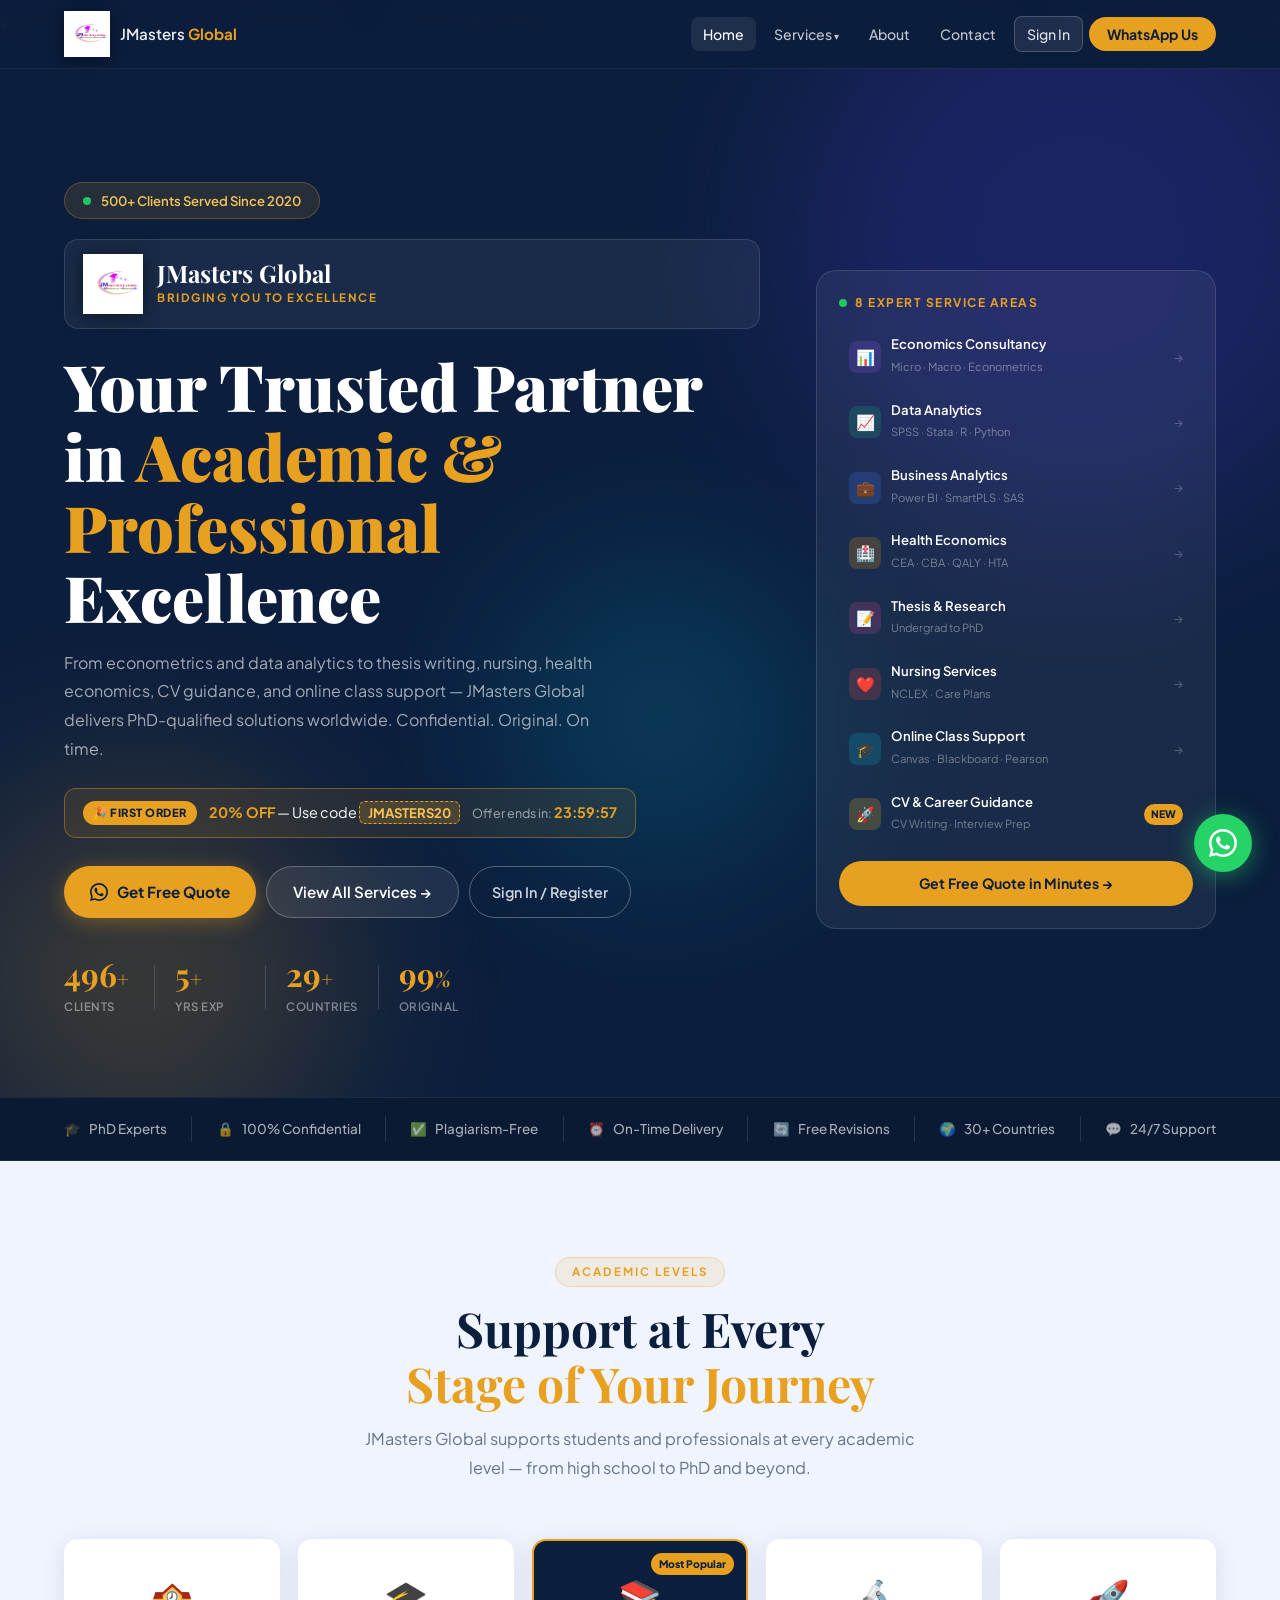
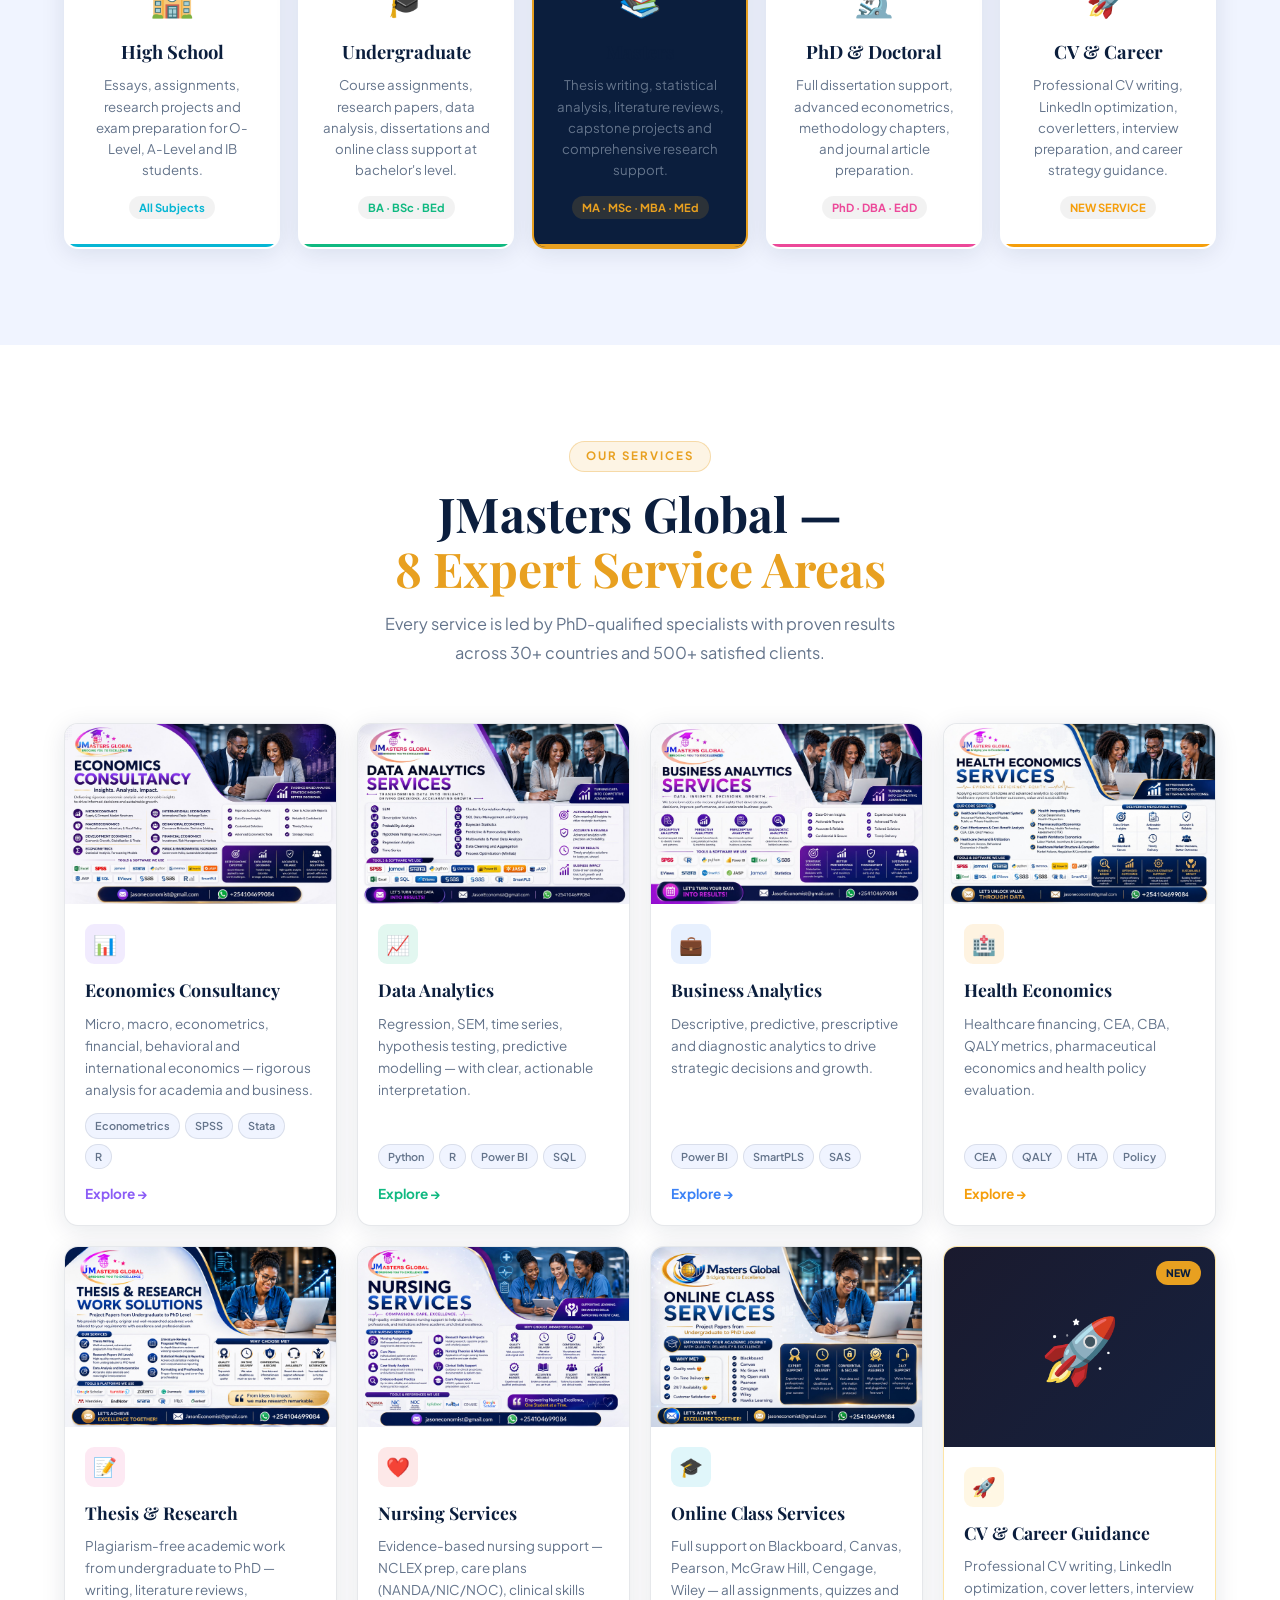
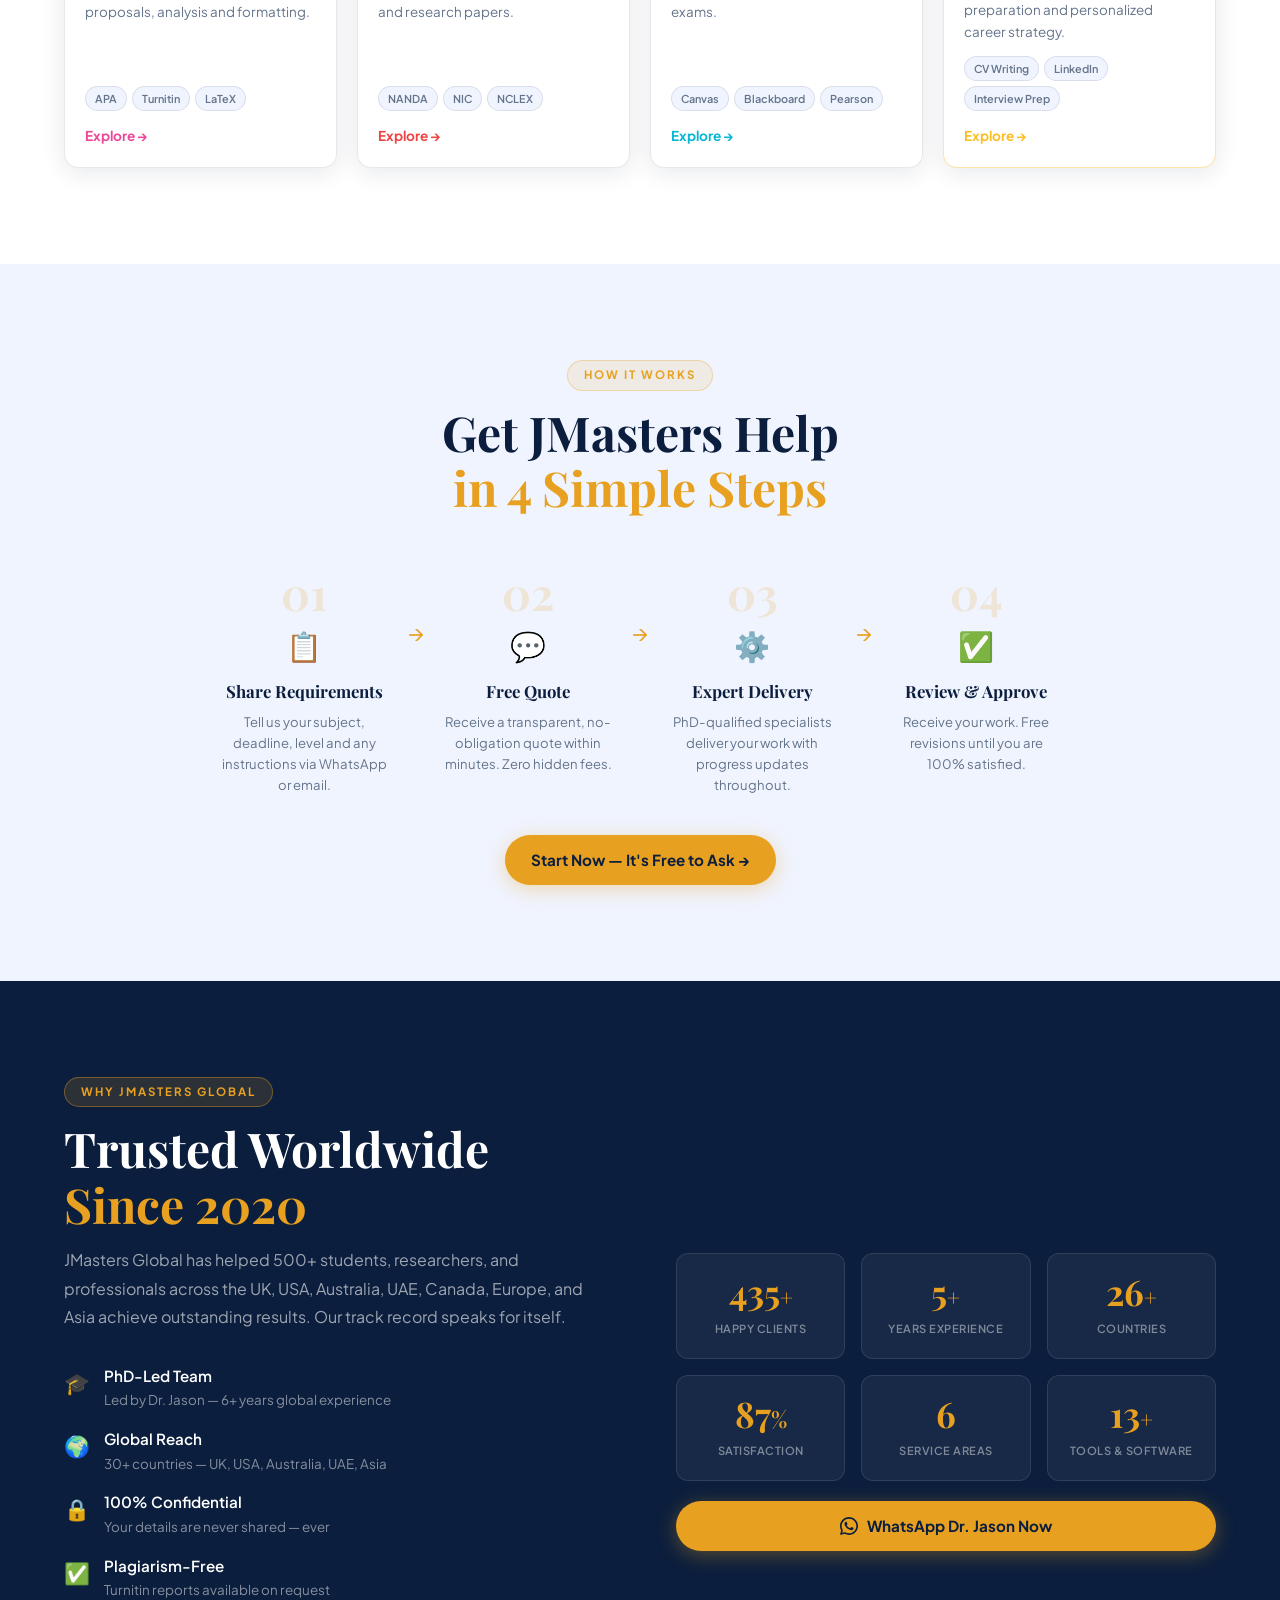
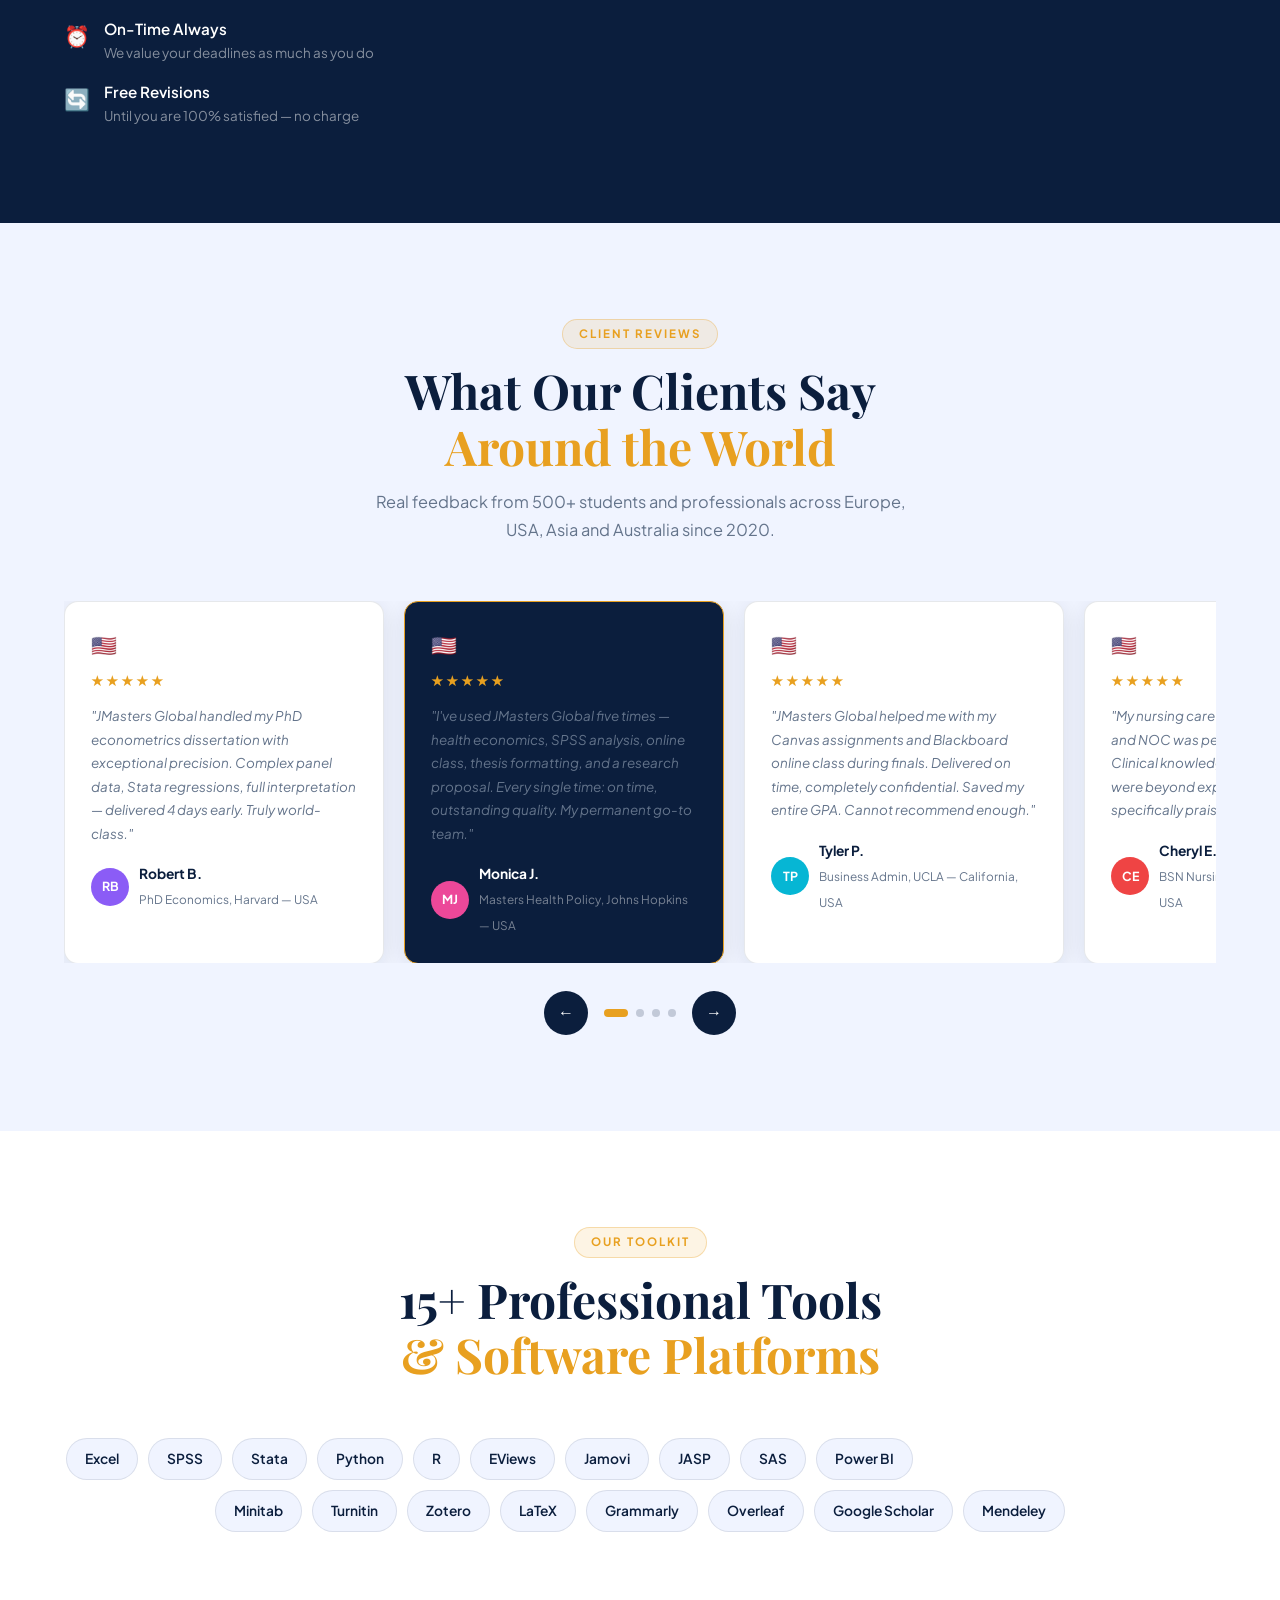
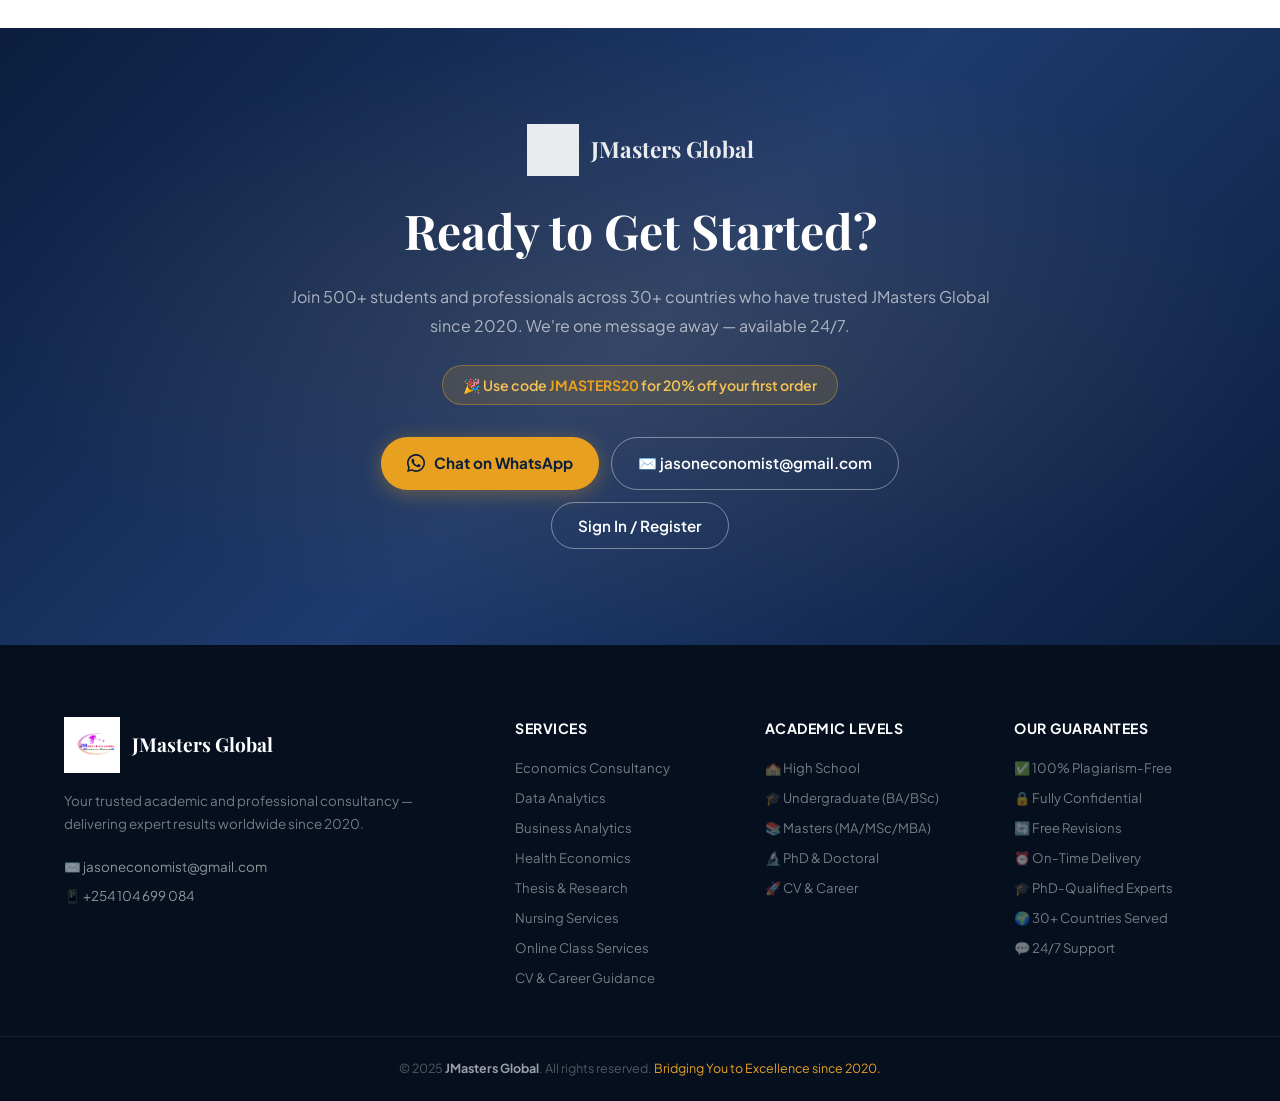
==== index.html @ cd1b66cd "Add files via upload" ====
<!DOCTYPE html>
<html lang="en">
<head>
  <meta charset="UTF-8"/>
  <meta name="viewport" content="width=device-width, initial-scale=1.0"/>
  <title>JMasters Global | Academic & Professional Consultancy Worldwide</title>
  <meta name="description" content="JMasters Global — expert academic consultancy. Economics, data analytics, thesis writing, health economics, nursing, CV & career guidance, online class support. PhD experts. 500+ clients since 2020."/>
  <meta name="keywords" content="JMasters Global, economics consultancy, data analytics, thesis writing, dissertation help, SPSS, Stata, health economics, nursing assignment, online class help, CV writing, career guidance, undergraduate help, masters PhD support"/>
  <link rel="preconnect" href="https://fonts.googleapis.com"/>
  <link href="https://fonts.googleapis.com/css2?family=Playfair+Display:ital,wght@0,700;0,900;1,700&family=Plus+Jakarta+Sans:wght@300;400;500;600;700;800&display=swap" rel="stylesheet"/>
  <link rel="stylesheet" href="style.css"/>
</head>
<body>

<!-- LOGIN MODAL -->
<div class="modal-overlay" id="loginModal">
  <div class="modal-box">
    <button class="modal-close" id="modalClose">✕</button>
    <div class="modal-logo">
      <img src="logo.png" alt="JMasters Global"/>
      <span>JMasters <strong>Global</strong></span>
    </div>
    <div class="modal-tabs">
      <button class="mtab active" data-tab="login">Sign In</button>
      <button class="mtab" data-tab="register">Register</button>
    </div>
    <div class="modal-form" id="loginForm">
      <div class="form-group"><label>Email Address</label><input type="email" placeholder="your@email.com"/></div>
      <div class="form-group"><label>Password</label><input type="password" placeholder="Enter your password"/></div>
      <div class="form-row-between"><label class="check-label"><input type="checkbox"/> Remember me</label><a href="#" class="forgot">Forgot password?</a></div>
      <button class="btn-submit" onclick="closeModal()">Sign In to JMasters Global</button>
      <div class="modal-divider"><span>or continue with</span></div>
      <a href="https://wa.me/+254104699084" class="btn-wa-modal" target="_blank">
        <svg width="18" height="18" viewBox="0 0 24 24" fill="currentColor"><path d="M17.472 14.382c-.297-.149-1.758-.867-2.03-.967-.273-.099-.471-.148-.67.15-.197.297-.767.966-.94 1.164-.173.199-.347.223-.644.075-.297-.15-1.255-.463-2.39-1.475-.883-.788-1.48-1.761-1.653-2.059-.173-.297-.018-.458.13-.606.134-.133.298-.347.446-.52.149-.174.198-.298.298-.497.099-.198.05-.371-.025-.52-.075-.149-.669-1.612-.916-2.207-.242-.579-.487-.5-.669-.51-.173-.008-.371-.01-.57-.01-.198 0-.52.074-.792.372-.272.297-1.04 1.016-1.04 2.479 0 1.462 1.065 2.875 1.213 3.074.149.198 2.096 3.2 5.077 4.487.709.306 1.262.489 1.694.625.712.227 1.36.195 1.871.118.571-.085 1.758-.719 2.006-1.413.248-.694.248-1.289.173-1.413z"/><path d="M12 0C5.373 0 0 5.373 0 12c0 2.123.554 4.118 1.528 5.845L.057 23.885l6.222-1.432A11.94 11.94 0 0012 24c6.627 0 12-5.373 12-12S18.627 0 12 0zm0 21.818a9.817 9.817 0 01-5.003-1.366l-.358-.213-3.712.854.87-3.612-.234-.371A9.818 9.818 0 012.182 12C2.182 6.57 6.57 2.182 12 2.182S21.818 6.57 21.818 12 17.43 21.818 12 21.818z"/></svg>
        Chat on WhatsApp Instead
      </a>
    </div>
    <div class="modal-form hidden" id="registerForm">
      <div class="form-group"><label>Full Name</label><input type="text" placeholder="Your full name"/></div>
      <div class="form-group"><label>Email Address</label><input type="email" placeholder="your@email.com"/></div>
      <div class="form-group"><label>Password</label><input type="password" placeholder="Create a password"/></div>
      <div class="form-group"><label>Confirm Password</label><input type="password" placeholder="Confirm password"/></div>
      <button class="btn-submit" onclick="closeModal()">Create Account</button>
    </div>
  </div>
</div>

<!-- PROMO TICKER -->
<div class="promo-ticker">
  <div class="ticker-track">
    <span>🎉 <strong>20% OFF</strong> your first order — Use code <strong>JMASTERS20</strong></span>
    <span>⚡ <strong>FREE CONSULTATION</strong> for all new clients</span>
    <span>🎓 <strong>PhD dissertations</strong> — special rates available</span>
    <span>📊 <strong>Same-day delivery</strong> for data analysis tasks</span>
    <span>🏥 <strong>Health Economics</strong> specialists available now</span>
    <span>💼 <strong>CV & Career Guidance</strong> — land your dream job</span>
    <span>🎉 <strong>20% OFF</strong> your first order — Use code <strong>JMASTERS20</strong></span>
    <span>⚡ <strong>FREE CONSULTATION</strong> for all new clients</span>
    <span>📝 <strong>Thesis writing</strong> — Undergraduate to PhD level</span>
    <span>🌍 <strong>500+ clients</strong> served across 30+ countries since 2020</span>
    <span>🎉 <strong>20% OFF</strong> your first order — Use code <strong>JMASTERS20</strong></span>
    <span>⚡ <strong>FREE CONSULTATION</strong> for all new clients</span>
    <span>🎓 <strong>PhD dissertations</strong> — special rates available</span>
    <span>📊 <strong>Same-day delivery</strong> for data analysis tasks</span>
  </div>
</div>

<!-- NAV -->
<nav class="nav" id="nav">
  <div class="nav-inner">
    <a href="index.html" class="nav-logo">
      <img src="logo.png" alt="JMasters Global"/>
      <span>JMasters <strong>Global</strong></span>
    </a>
    <button class="nav-toggle" id="navToggle"><span></span><span></span><span></span></button>
    <ul class="nav-links" id="navLinks">
      <li><a href="index.html" class="active">Home</a></li>
      <li class="has-dropdown">
        <a href="services.html">Services <span class="chevron">▾</span></a>
        <div class="dropdown">
          <a href="services.html#economics">📊 Economics Consultancy</a>
          <a href="services.html#data">📈 Data Analytics</a>
          <a href="services.html#business">💼 Business Analytics</a>
          <a href="services.html#health">🏥 Health Economics</a>
          <a href="services.html#thesis">📝 Thesis & Research</a>
          <a href="services.html#nursing">❤️ Nursing Services</a>
          <a href="services.html#online">🎓 Online Classes</a>
          <a href="services.html#cv">🚀 CV & Career Guidance</a>
        </div>
      </li>
      <li><a href="about.html">About</a></li>
      <li><a href="contact.html">Contact</a></li>
      <li><button class="nav-login" id="openLogin">Sign In</button></li>
      <li><a href="https://wa.me/+254104699084" class="nav-cta" target="_blank">WhatsApp Us</a></li>
    </ul>
  </div>
</nav>

<!-- HERO -->
<section class="hero" id="home">
  <div class="hero-particles" id="particles"></div>
  <div class="hero-bg">
    <div class="orb o1"></div><div class="orb o2"></div><div class="orb o3"></div>
  </div>
  <div class="hero-inner">
    <div class="hero-left">
      <div class="hero-badge"><span class="live-dot"></span>500+ Clients Served Since 2020</div>
      <div class="hero-brand-block">
        <img src="logo.png" alt="JMasters Global" class="hero-logo"/>
        <div>
          <div class="hero-brand-name">JMasters Global</div>
          <div class="hero-brand-tag">Bridging You to Excellence</div>
        </div>
      </div>
      <h1 class="hero-title">Your Trusted Partner in <em>Academic & Professional</em> Excellence</h1>
      <p class="hero-sub">From econometrics and data analytics to thesis writing, nursing, health economics, CV guidance, and online class support — JMasters Global delivers PhD-qualified solutions worldwide. Confidential. Original. On time.</p>
      <div class="hero-promo-box">
        <div class="promo-badge">🎉 FIRST ORDER</div>
        <div class="promo-text"><strong>20% OFF</strong> — Use code <span class="promo-code">JMASTERS20</span></div>
        <div class="promo-timer" id="promoTimer">Offer ends in: <span id="countdown">23:59:47</span></div>
      </div>
      <div class="hero-actions">
        <a href="https://wa.me/+254104699084" class="btn-primary" target="_blank">
          <svg width="18" height="18" viewBox="0 0 24 24" fill="currentColor"><path d="M17.472 14.382c-.297-.149-1.758-.867-2.03-.967-.273-.099-.471-.148-.67.15-.197.297-.767.966-.94 1.164-.173.199-.347.223-.644.075-.297-.15-1.255-.463-2.39-1.475-.883-.788-1.48-1.761-1.653-2.059-.173-.297-.018-.458.13-.606.134-.133.298-.347.446-.52.149-.174.198-.298.298-.497.099-.198.05-.371-.025-.52-.075-.149-.669-1.612-.916-2.207-.242-.579-.487-.5-.669-.51-.173-.008-.371-.01-.57-.01-.198 0-.52.074-.792.372-.272.297-1.04 1.016-1.04 2.479 0 1.462 1.065 2.875 1.213 3.074.149.198 2.096 3.2 5.077 4.487.709.306 1.262.489 1.694.625.712.227 1.36.195 1.871.118.571-.085 1.758-.719 2.006-1.413.248-.694.248-1.289.173-1.413z"/><path d="M12 0C5.373 0 0 5.373 0 12c0 2.123.554 4.118 1.528 5.845L.057 23.885l6.222-1.432A11.94 11.94 0 0012 24c6.627 0 12-5.373 12-12S18.627 0 12 0zm0 21.818a9.817 9.817 0 01-5.003-1.366l-.358-.213-3.712.854.87-3.612-.234-.371A9.818 9.818 0 012.182 12C2.182 6.57 6.57 2.182 12 2.182S21.818 6.57 21.818 12 17.43 21.818 12 21.818z"/></svg>
          Get Free Quote
        </a>
        <a href="services.html" class="btn-outline">View All Services →</a>
        <button class="btn-login-hero" onclick="openModal()">Sign In / Register</button>
      </div>
      <div class="hero-stats">
        <div class="stat"><span class="stat-n" data-target="500">0</span><span class="stat-plus">+</span><span class="stat-l">Clients</span></div>
        <div class="sdiv"></div>
        <div class="stat"><span class="stat-n" data-target="6">0</span><span class="stat-plus">+</span><span class="stat-l">Yrs Exp</span></div>
        <div class="sdiv"></div>
        <div class="stat"><span class="stat-n" data-target="30">0</span><span class="stat-plus">+</span><span class="stat-l">Countries</span></div>
        <div class="sdiv"></div>
        <div class="stat"><span class="stat-n" data-target="100">0</span><span class="stat-plus">%</span><span class="stat-l">Original</span></div>
      </div>
    </div>
    <div class="hero-right">
      <div class="services-float-card">
        <div class="sfc-header">
          <span class="sfc-dot"></span>
          <span>8 Expert Service Areas</span>
        </div>
        <div class="sfc-list">
          <a href="services.html#economics" class="sfc-item"><span class="sfc-icon" style="background:rgba(139,92,246,.2)">📊</span><div><strong>Economics Consultancy</strong><small>Micro · Macro · Econometrics</small></div><span class="sfc-arrow">→</span></a>
          <a href="services.html#data" class="sfc-item"><span class="sfc-icon" style="background:rgba(16,185,129,.2)">📈</span><div><strong>Data Analytics</strong><small>SPSS · Stata · R · Python</small></div><span class="sfc-arrow">→</span></a>
          <a href="services.html#business" class="sfc-item"><span class="sfc-icon" style="background:rgba(59,130,246,.2)">💼</span><div><strong>Business Analytics</strong><small>Power BI · SmartPLS · SAS</small></div><span class="sfc-arrow">→</span></a>
          <a href="services.html#health" class="sfc-item"><span class="sfc-icon" style="background:rgba(245,158,11,.2)">🏥</span><div><strong>Health Economics</strong><small>CEA · CBA · QALY · HTA</small></div><span class="sfc-arrow">→</span></a>
          <a href="services.html#thesis" class="sfc-item"><span class="sfc-icon" style="background:rgba(236,72,153,.2)">📝</span><div><strong>Thesis & Research</strong><small>Undergrad to PhD</small></div><span class="sfc-arrow">→</span></a>
          <a href="services.html#nursing" class="sfc-item"><span class="sfc-icon" style="background:rgba(239,68,68,.2)">❤️</span><div><strong>Nursing Services</strong><small>NCLEX · Care Plans</small></div><span class="sfc-arrow">→</span></a>
          <a href="services.html#online" class="sfc-item"><span class="sfc-icon" style="background:rgba(6,182,212,.2)">🎓</span><div><strong>Online Class Support</strong><small>Canvas · Blackboard · Pearson</small></div><span class="sfc-arrow">→</span></a>
          <a href="services.html#cv" class="sfc-item new-badge-item"><span class="sfc-icon" style="background:rgba(251,191,36,.2)">🚀</span><div><strong>CV & Career Guidance</strong><small>CV Writing · Interview Prep</small></div><span class="new-badge">NEW</span></a>
        </div>
        <a href="https://wa.me/+254104699084" class="sfc-cta" target="_blank">Get Free Quote in Minutes →</a>
      </div>
    </div>
  </div>
</section>

<!-- TRUST BAR -->
<section class="trust-bar">
  <div class="trust-inner">
    <div class="ti"><span>🎓</span><span>PhD Experts</span></div>
    <div class="tsep"></div>
    <div class="ti"><span>🔒</span><span>100% Confidential</span></div>
    <div class="tsep"></div>
    <div class="ti"><span>✅</span><span>Plagiarism-Free</span></div>
    <div class="tsep"></div>
    <div class="ti"><span>⏰</span><span>On-Time Delivery</span></div>
    <div class="tsep"></div>
    <div class="ti"><span>🔄</span><span>Free Revisions</span></div>
    <div class="tsep"></div>
    <div class="ti"><span>🌍</span><span>30+ Countries</span></div>
    <div class="tsep"></div>
    <div class="ti"><span>💬</span><span>24/7 Support</span></div>
  </div>
</section>

<!-- ACADEMIC LEVELS -->
<section class="section levels-section">
  <div class="container">
    <div class="section-head">
      <span class="section-tag">Academic Levels</span>
      <h2 class="section-title">Support at Every<br/><em>Stage of Your Journey</em></h2>
      <p class="section-sub">JMasters Global supports students and professionals at every academic level — from high school to PhD and beyond.</p>
    </div>
    <div class="levels-grid">
      <div class="level-card" style="--lc:#06B6D4">
        <div class="lc-icon">🏫</div>
        <h3>High School</h3>
        <p>Essays, assignments, research projects and exam preparation for O-Level, A-Level and IB students.</p>
        <div class="lc-tag">All Subjects</div>
      </div>
      <div class="level-card" style="--lc:#10B981">
        <div class="lc-icon">🎓</div>
        <h3>Undergraduate</h3>
        <p>Course assignments, research papers, data analysis, dissertations and online class support at bachelor's level.</p>
        <div class="lc-tag">BA · BSc · BEd</div>
      </div>
      <div class="level-card featured-level" style="--lc:#8B5CF6">
        <div class="lc-badge">Most Popular</div>
        <div class="lc-icon">📚</div>
        <h3>Masters</h3>
        <p>Thesis writing, statistical analysis, literature reviews, capstone projects and comprehensive research support.</p>
        <div class="lc-tag">MA · MSc · MBA · MEd</div>
      </div>
      <div class="level-card" style="--lc:#EC4899">
        <div class="lc-icon">🔬</div>
        <h3>PhD & Doctoral</h3>
        <p>Full dissertation support, advanced econometrics, methodology chapters, and journal article preparation.</p>
        <div class="lc-tag">PhD · DBA · EdD</div>
      </div>
      <div class="level-card" style="--lc:#F59E0B">
        <div class="lc-icon">🚀</div>
        <h3>CV & Career</h3>
        <p>Professional CV writing, LinkedIn optimization, cover letters, interview preparation, and career strategy guidance.</p>
        <div class="lc-tag">NEW SERVICE</div>
      </div>
    </div>
  </div>
</section>

<!-- SERVICES GRID -->
<section class="section services-section">
  <div class="container">
    <div class="section-head">
      <span class="section-tag">Our Services</span>
      <h2 class="section-title">JMasters Global —<br/><em>8 Expert Service Areas</em></h2>
      <p class="section-sub">Every service is led by PhD-qualified specialists with proven results across 30+ countries and 500+ satisfied clients.</p>
    </div>
    <div class="services-grid">
      <a href="services.html#economics" class="svc-card" style="--ac:#8B5CF6">
        <div class="svc-img"><img src="economics.png" alt="Economics Consultancy" loading="lazy"/></div>
        <div class="svc-body">
          <div class="svc-ico" style="background:rgba(139,92,246,.12)">📊</div>
          <h3>Economics Consultancy</h3>
          <p>Micro, macro, econometrics, financial, behavioral and international economics — rigorous analysis for academia and business.</p>
          <div class="svc-chips"><span>Econometrics</span><span>SPSS</span><span>Stata</span><span>R</span></div>
          <span class="svc-cta">Explore →</span>
        </div>
      </a>
      <a href="services.html#data" class="svc-card" style="--ac:#10B981">
        <div class="svc-img"><img src="data-analytics.png" alt="Data Analytics" loading="lazy"/></div>
        <div class="svc-body">
          <div class="svc-ico" style="background:rgba(16,185,129,.12)">📈</div>
          <h3>Data Analytics</h3>
          <p>Regression, SEM, time series, hypothesis testing, predictive modelling — with clear, actionable interpretation.</p>
          <div class="svc-chips"><span>Python</span><span>R</span><span>Power BI</span><span>SQL</span></div>
          <span class="svc-cta">Explore →</span>
        </div>
      </a>
      <a href="services.html#business" class="svc-card" style="--ac:#3B82F6">
        <div class="svc-img"><img src="business-analytics.png" alt="Business Analytics" loading="lazy"/></div>
        <div class="svc-body">
          <div class="svc-ico" style="background:rgba(59,130,246,.12)">💼</div>
          <h3>Business Analytics</h3>
          <p>Descriptive, predictive, prescriptive and diagnostic analytics to drive strategic decisions and growth.</p>
          <div class="svc-chips"><span>Power BI</span><span>SmartPLS</span><span>SAS</span></div>
          <span class="svc-cta">Explore →</span>
        </div>
      </a>
      <a href="services.html#health" class="svc-card" style="--ac:#F59E0B">
        <div class="svc-img"><img src="health-economics.png" alt="Health Economics" loading="lazy"/></div>
        <div class="svc-body">
          <div class="svc-ico" style="background:rgba(245,158,11,.12)">🏥</div>
          <h3>Health Economics</h3>
          <p>Healthcare financing, CEA, CBA, QALY metrics, pharmaceutical economics and health policy evaluation.</p>
          <div class="svc-chips"><span>CEA</span><span>QALY</span><span>HTA</span><span>Policy</span></div>
          <span class="svc-cta">Explore →</span>
        </div>
      </a>
      <a href="services.html#thesis" class="svc-card" style="--ac:#EC4899">
        <div class="svc-img"><img src="thesis.png" alt="Thesis & Research" loading="lazy"/></div>
        <div class="svc-body">
          <div class="svc-ico" style="background:rgba(236,72,153,.12)">📝</div>
          <h3>Thesis & Research</h3>
          <p>Plagiarism-free academic work from undergraduate to PhD — writing, literature reviews, proposals, analysis and formatting.</p>
          <div class="svc-chips"><span>APA</span><span>Turnitin</span><span>LaTeX</span></div>
          <span class="svc-cta">Explore →</span>
        </div>
      </a>
      <a href="services.html#nursing" class="svc-card" style="--ac:#EF4444">
        <div class="svc-img"><img src="nursing.png" alt="Nursing Services" loading="lazy"/></div>
        <div class="svc-body">
          <div class="svc-ico" style="background:rgba(239,68,68,.12)">❤️</div>
          <h3>Nursing Services</h3>
          <p>Evidence-based nursing support — NCLEX prep, care plans (NANDA/NIC/NOC), clinical skills and research papers.</p>
          <div class="svc-chips"><span>NANDA</span><span>NIC</span><span>NCLEX</span></div>
          <span class="svc-cta">Explore →</span>
        </div>
      </a>
      <a href="services.html#online" class="svc-card" style="--ac:#06B6D4">
        <div class="svc-img"><img src="online-classes.png" alt="Online Classes" loading="lazy"/></div>
        <div class="svc-body">
          <div class="svc-ico" style="background:rgba(6,182,212,.12)">🎓</div>
          <h3>Online Class Services</h3>
          <p>Full support on Blackboard, Canvas, Pearson, McGraw Hill, Cengage, Wiley — all assignments, quizzes and exams.</p>
          <div class="svc-chips"><span>Canvas</span><span>Blackboard</span><span>Pearson</span></div>
          <span class="svc-cta">Explore →</span>
        </div>
      </a>
      <a href="services.html#cv" class="svc-card new-svc" style="--ac:#FBBF24">
        <div class="new-svc-ribbon">NEW</div>
        <div class="svc-img" style="background:linear-gradient(135deg,#1a1a2e,#16213e);display:flex;align-items:center;justify-content:center;font-size:4rem;height:200px;">🚀</div>
        <div class="svc-body">
          <div class="svc-ico" style="background:rgba(251,191,36,.12)">🚀</div>
          <h3>CV & Career Guidance</h3>
          <p>Professional CV writing, LinkedIn optimization, cover letters, interview preparation and personalized career strategy.</p>
          <div class="svc-chips"><span>CV Writing</span><span>LinkedIn</span><span>Interview Prep</span></div>
          <span class="svc-cta">Explore →</span>
        </div>
      </a>
    </div>
  </div>
</section>

<!-- HOW IT WORKS -->
<section class="section how-section">
  <div class="container">
    <div class="section-head">
      <span class="section-tag">How It Works</span>
      <h2 class="section-title">Get JMasters Help<br/><em>in 4 Simple Steps</em></h2>
    </div>
    <div class="steps-row">
      <div class="step-card"><div class="step-n">01</div><div class="step-ico">📋</div><h3>Share Requirements</h3><p>Tell us your subject, deadline, level and any instructions via WhatsApp or email.</p></div>
      <div class="step-arrow">→</div>
      <div class="step-card"><div class="step-n">02</div><div class="step-ico">💬</div><h3>Free Quote</h3><p>Receive a transparent, no-obligation quote within minutes. Zero hidden fees.</p></div>
      <div class="step-arrow">→</div>
      <div class="step-card"><div class="step-n">03</div><div class="step-ico">⚙️</div><h3>Expert Delivery</h3><p>PhD-qualified specialists deliver your work with progress updates throughout.</p></div>
      <div class="step-arrow">→</div>
      <div class="step-card"><div class="step-n">04</div><div class="step-ico">✅</div><h3>Review & Approve</h3><p>Receive your work. Free revisions until you are 100% satisfied.</p></div>
    </div>
    <div class="steps-cta">
      <a href="https://wa.me/+254104699084" class="btn-primary" target="_blank">Start Now — It's Free to Ask →</a>
    </div>
  </div>
</section>

<!-- WHY CHOOSE US -->
<section class="section why-section">
  <div class="container why-wrap">
    <div class="why-left">
      <span class="section-tag light">Why JMasters Global</span>
      <h2 class="section-title" style="color:#fff">Trusted Worldwide<br/><em>Since 2020</em></h2>
      <p style="color:rgba(255,255,255,.6);line-height:1.8;margin-bottom:32px;">JMasters Global has helped 500+ students, researchers, and professionals across the UK, USA, Australia, UAE, Canada, Europe, and Asia achieve outstanding results. Our track record speaks for itself.</p>
      <div class="why-feats">
        <div class="wf"><span class="wf-icon">🎓</span><div><strong>PhD-Led Team</strong><p>Led by Dr. Jason — 6+ years global experience</p></div></div>
        <div class="wf"><span class="wf-icon">🌍</span><div><strong>Global Reach</strong><p>30+ countries — UK, USA, Australia, UAE, Asia</p></div></div>
        <div class="wf"><span class="wf-icon">🔒</span><div><strong>100% Confidential</strong><p>Your details are never shared — ever</p></div></div>
        <div class="wf"><span class="wf-icon">✅</span><div><strong>Plagiarism-Free</strong><p>Turnitin reports available on request</p></div></div>
        <div class="wf"><span class="wf-icon">⏰</span><div><strong>On-Time Always</strong><p>We value your deadlines as much as you do</p></div></div>
        <div class="wf"><span class="wf-icon">🔄</span><div><strong>Free Revisions</strong><p>Until you are 100% satisfied — no charge</p></div></div>
      </div>
    </div>
    <div class="why-right">
      <div class="why-stats-grid">
        <div class="ws"><span class="ws-n" data-target="500">0</span><span class="ws-plus">+</span><span class="ws-l">Happy Clients</span></div>
        <div class="ws"><span class="ws-n" data-target="6">0</span><span class="ws-plus">+</span><span class="ws-l">Years Experience</span></div>
        <div class="ws"><span class="ws-n" data-target="30">0</span><span class="ws-plus">+</span><span class="ws-l">Countries</span></div>
        <div class="ws"><span class="ws-n" data-target="100">0</span><span class="ws-plus">%</span><span class="ws-l">Satisfaction</span></div>
        <div class="ws"><span class="ws-n" data-target="8">0</span><span class="ws-plus"></span><span class="ws-l">Service Areas</span></div>
        <div class="ws"><span class="ws-n" data-target="15">0</span><span class="ws-plus">+</span><span class="ws-l">Tools & Software</span></div>
      </div>
      <a href="https://wa.me/+254104699084" class="btn-primary wa-full" target="_blank">
        <svg width="18" height="18" viewBox="0 0 24 24" fill="currentColor"><path d="M17.472 14.382c-.297-.149-1.758-.867-2.03-.967-.273-.099-.471-.148-.67.15-.197.297-.767.966-.94 1.164-.173.199-.347.223-.644.075-.297-.15-1.255-.463-2.39-1.475-.883-.788-1.48-1.761-1.653-2.059-.173-.297-.018-.458.13-.606.134-.133.298-.347.446-.52.149-.174.198-.298.298-.497.099-.198.05-.371-.025-.52-.075-.149-.669-1.612-.916-2.207-.242-.579-.487-.5-.669-.51-.173-.008-.371-.01-.57-.01-.198 0-.52.074-.792.372-.272.297-1.04 1.016-1.04 2.479 0 1.462 1.065 2.875 1.213 3.074.149.198 2.096 3.2 5.077 4.487.709.306 1.262.489 1.694.625.712.227 1.36.195 1.871.118.571-.085 1.758-.719 2.006-1.413.248-.694.248-1.289.173-1.413z"/><path d="M12 0C5.373 0 0 5.373 0 12c0 2.123.554 4.118 1.528 5.845L.057 23.885l6.222-1.432A11.94 11.94 0 0012 24c6.627 0 12-5.373 12-12S18.627 0 12 0zm0 21.818a9.817 9.817 0 01-5.003-1.366l-.358-.213-3.712.854.87-3.612-.234-.371A9.818 9.818 0 012.182 12C2.182 6.57 6.57 2.182 12 2.182S21.818 6.57 21.818 12 17.43 21.818 12 21.818z"/></svg>
        WhatsApp Dr. Jason Now
      </a>
    </div>
  </div>
</section>

<!-- TESTIMONIALS -->
<section class="section testi-section">
  <div class="container">
    <div class="section-head">
      <span class="section-tag">Client Reviews</span>
      <h2 class="section-title">What Our Clients Say<br/><em>Around the World</em></h2>
      <p class="section-sub">Real feedback from 500+ students and professionals across Europe, USA, Asia and Australia since 2020.</p>
    </div>
    <div class="testi-carousel" id="testiCarousel">
      <div class="testi-track" id="testiTrack">

        <div class="tcard"><div class="tc-flag">🇺🇸</div><div class="tc-stars">★★★★★</div><p>"JMasters Global handled my PhD econometrics dissertation with exceptional precision. Complex panel data, Stata regressions, full interpretation — delivered 4 days early. Truly world-class."</p><div class="tc-author"><div class="tc-av" style="background:#8B5CF6">RB</div><div><strong>Robert B.</strong><span>PhD Economics, Harvard — USA</span></div></div></div>

        <div class="tcard featured-t"><div class="tc-flag">🇺🇸</div><div class="tc-stars">★★★★★</div><p>"I've used JMasters Global five times — health economics, SPSS analysis, online class, thesis formatting, and a research proposal. Every single time: on time, outstanding quality. My permanent go-to team."</p><div class="tc-author"><div class="tc-av" style="background:#EC4899">MJ</div><div><strong>Monica J.</strong><span>Masters Health Policy, Johns Hopkins — USA</span></div></div></div>

        <div class="tcard"><div class="tc-flag">🇺🇸</div><div class="tc-stars">★★★★★</div><p>"JMasters Global helped me with my Canvas assignments and Blackboard online class during finals. Delivered on time, completely confidential. Saved my entire GPA. Cannot recommend enough."</p><div class="tc-author"><div class="tc-av" style="background:#06B6D4">TP</div><div><strong>Tyler P.</strong><span>Business Admin, UCLA — California, USA</span></div></div></div>

        <div class="tcard"><div class="tc-flag">🇺🇸</div><div class="tc-stars">★★★★★</div><p>"My nursing care plan using NANDA, NIC and NOC was perfectly structured. Clinical knowledge and attention to detail were beyond expectations. My professor specifically praised the quality."</p><div class="tc-author"><div class="tc-av" style="background:#EF4444">CE</div><div><strong>Cheryl E.</strong><span>BSN Nursing, University of Florida — USA</span></div></div></div>

        <div class="tcard"><div class="tc-flag">🇦🇺</div><div class="tc-stars">★★★★★</div><p>"JMasters Global completed my 90-page Masters health economics thesis on Australia's public healthcare system. Perfectly structured, fully cited, Turnitin clean. My supervisor was genuinely impressed."</p><div class="tc-author"><div class="tc-av" style="background:#10B981">LW</div><div><strong>Lachlan W.</strong><span>Masters Health Economics, Uni of Melbourne</span></div></div></div>

        <div class="tcard"><div class="tc-flag">🇦🇺</div><div class="tc-stars">★★★★★</div><p>"Contacted JMasters Global at 11pm with urgent SPSS regression work. Received polished, fully explained results by 6am. The 24/7 support is absolutely real. Consistently excellent."</p><div class="tc-author"><div class="tc-av" style="background:#F59E0B">NA</div><div><strong>Natasha A.</strong><span>PhD Candidate, University of Queensland</span></div></div></div>

        <div class="tcard"><div class="tc-flag">🇦🇺</div><div class="tc-stars">★★★★★</div><p>"Used JMasters for CV writing and career guidance after my Masters. They completely transformed my CV and LinkedIn profile. I landed three interviews within two weeks of sending it out!"</p><div class="tc-author"><div class="tc-av" style="background:#FBBF24">BF</div><div><strong>Brianna F.</strong><span>Masters Graduate, Monash University</span></div></div></div>

        <div class="tcard"><div class="tc-flag">🇬🇧</div><div class="tc-stars">★★★★★</div><p>"Exceptional econometrics support for my LSE research project. JMasters Global's understanding of EViews, panel data and time series modelling is at the highest professional level."</p><div class="tc-author"><div class="tc-av" style="background:#8B5CF6">OC</div><div><strong>Oliver C.</strong><span>MSc Economics, LSE — London, UK</span></div></div></div>

        <div class="tcard"><div class="tc-flag">🇩🇪</div><div class="tc-stars">★★★★★</div><p>"As an international student in Germany I needed SEM analysis using SmartPLS for my dissertation. JMasters Global delivered a flawless analysis with full English interpretation. Excellent throughout."</p><div class="tc-author"><div class="tc-av" style="background:#3B82F6">KM</div><div><strong>Katharina M.</strong><span>PhD Management, University of Munich</span></div></div></div>

        <div class="tcard"><div class="tc-flag">🇫🇷</div><div class="tc-stars">★★★★★</div><p>"JMasters Global wrote my financial economics paper with precise Harvard citations and zero plagiarism. Submitted with full confidence and received excellent feedback from my professor in Paris."</p><div class="tc-author"><div class="tc-av" style="background:#EC4899">SL</div><div><strong>Sophie L.</strong><span>Masters Finance, Sciences Po — Paris, France</span></div></div></div>

        <div class="tcard"><div class="tc-flag">🇸🇬</div><div class="tc-stars">★★★★★</div><p>"Business analytics support for my MBA capstone in Singapore was outstanding. Power BI dashboards and predictive modelling delivered to a professional standard that impressed my entire committee."</p><div class="tc-author"><div class="tc-av" style="background:#06B6D4">HT</div><div><strong>Hiroshi T.</strong><span>MBA, National University of Singapore</span></div></div></div>

        <div class="tcard"><div class="tc-flag">🇮🇳</div><div class="tc-stars">★★★★★</div><p>"Excellent help with my development economics thesis — poverty analysis, regression models and academic formatting. Dr. Jason's team understood my research perfectly. Five stars without hesitation."</p><div class="tc-author"><div class="tc-av" style="background:#F59E0B">PK</div><div><strong>Priya K.</strong><span>Masters Dev. Economics, NUS — Singapore</span></div></div></div>

      </div>
    </div>
    <div class="testi-controls">
      <button class="tc-btn" id="tcPrev">←</button>
      <div class="tc-dots" id="tcDots"></div>
      <button class="tc-btn" id="tcNext">→</button>
    </div>
  </div>
</section>

<!-- TOOLS -->
<section class="section tools-section">
  <div class="container">
    <div class="section-head">
      <span class="section-tag">Our Toolkit</span>
      <h2 class="section-title">15+ Professional Tools<br/><em>& Software Platforms</em></h2>
    </div>
    <div class="tools-wrap">
      <div class="tool-pill">Excel</div><div class="tool-pill">SPSS</div><div class="tool-pill">Stata</div>
      <div class="tool-pill">Python</div><div class="tool-pill">R</div><div class="tool-pill">EViews</div>
      <div class="tool-pill">Jamovi</div><div class="tool-pill">JASP</div><div class="tool-pill">SAS</div>
      <div class="tool-pill">Power BI</div><div class="tool-pill">Statistica</div><div class="tool-pill">SmartPLS</div>
      <div class="tool-pill">SQL</div><div class="tool-pill">Minitab</div><div class="tool-pill">Turnitin</div>
      <div class="tool-pill">Zotero</div><div class="tool-pill">LaTeX</div><div class="tool-pill">Grammarly</div>
      <div class="tool-pill">Overleaf</div><div class="tool-pill">Google Scholar</div><div class="tool-pill">Mendeley</div>
    </div>
  </div>
</section>

<!-- CTA -->
<section class="cta-section">
  <div class="cta-inner">
    <div class="cta-brand"><img src="logo.png" alt="JMasters Global" style="height:52px;filter:brightness(0) invert(1);opacity:.9"/><span>JMasters Global</span></div>
    <h2>Ready to Get Started?</h2>
    <p>Join 500+ students and professionals across 30+ countries who have trusted JMasters Global since 2020. We're one message away — available 24/7.</p>
    <div class="cta-promo">🎉 Use code <strong>JMASTERS20</strong> for 20% off your first order</div>
    <div class="cta-actions">
      <a href="https://wa.me/+254104699084" class="btn-primary" target="_blank">
        <svg width="18" height="18" viewBox="0 0 24 24" fill="currentColor"><path d="M17.472 14.382c-.297-.149-1.758-.867-2.03-.967-.273-.099-.471-.148-.67.15-.197.297-.767.966-.94 1.164-.173.199-.347.223-.644.075-.297-.15-1.255-.463-2.39-1.475-.883-.788-1.48-1.761-1.653-2.059-.173-.297-.018-.458.13-.606.134-.133.298-.347.446-.52.149-.174.198-.298.298-.497.099-.198.05-.371-.025-.52-.075-.149-.669-1.612-.916-2.207-.242-.579-.487-.5-.669-.51-.173-.008-.371-.01-.57-.01-.198 0-.52.074-.792.372-.272.297-1.04 1.016-1.04 2.479 0 1.462 1.065 2.875 1.213 3.074.149.198 2.096 3.2 5.077 4.487.709.306 1.262.489 1.694.625.712.227 1.36.195 1.871.118.571-.085 1.758-.719 2.006-1.413.248-.694.248-1.289.173-1.413z"/><path d="M12 0C5.373 0 0 5.373 0 12c0 2.123.554 4.118 1.528 5.845L.057 23.885l6.222-1.432A11.94 11.94 0 0012 24c6.627 0 12-5.373 12-12S18.627 0 12 0zm0 21.818a9.817 9.817 0 01-5.003-1.366l-.358-.213-3.712.854.87-3.612-.234-.371A9.818 9.818 0 012.182 12C2.182 6.57 6.57 2.182 12 2.182S21.818 6.57 21.818 12 17.43 21.818 12 21.818z"/></svg>
        Chat on WhatsApp
      </a>
      <a href="mailto:jasoneconomist@gmail.com" class="btn-outline-light">✉️ jasoneconomist@gmail.com</a>
      <button class="btn-outline-light" onclick="openModal()">Sign In / Register</button>
    </div>
  </div>
</section>

<!-- FOOTER -->
<footer class="footer">
  <div class="footer-inner">
    <div class="footer-brand-col">
      <div class="footer-brand"><img src="logo.png" alt="JMasters Global" class="footer-logo"/><span>JMasters Global</span></div>
      <p>Your trusted academic and professional consultancy — delivering expert results worldwide since 2020.</p>
      <div class="footer-contacts">
        <a href="mailto:jasoneconomist@gmail.com">✉️ jasoneconomist@gmail.com</a>
        <a href="https://wa.me/+254104699084" target="_blank">📱 +254 104 699 084</a>
      </div>
    </div>
    <div class="footer-col"><h4>Services</h4><ul>
      <li><a href="services.html#economics">Economics Consultancy</a></li>
      <li><a href="services.html#data">Data Analytics</a></li>
      <li><a href="services.html#business">Business Analytics</a></li>
      <li><a href="services.html#health">Health Economics</a></li>
      <li><a href="services.html#thesis">Thesis & Research</a></li>
      <li><a href="services.html#nursing">Nursing Services</a></li>
      <li><a href="services.html#online">Online Class Services</a></li>
      <li><a href="services.html#cv">CV & Career Guidance</a></li>
    </ul></div>
    <div class="footer-col"><h4>Academic Levels</h4><ul>
      <li>🏫 High School</li>
      <li>🎓 Undergraduate (BA/BSc)</li>
      <li>📚 Masters (MA/MSc/MBA)</li>
      <li>🔬 PhD & Doctoral</li>
      <li>🚀 CV & Career</li>
    </ul></div>
    <div class="footer-col"><h4>Our Guarantees</h4><ul>
      <li>✅ 100% Plagiarism-Free</li>
      <li>🔒 Fully Confidential</li>
      <li>🔄 Free Revisions</li>
      <li>⏰ On-Time Delivery</li>
      <li>🎓 PhD-Qualified Experts</li>
      <li>🌍 30+ Countries Served</li>
      <li>💬 24/7 Support</li>
    </ul></div>
  </div>
  <div class="footer-bottom">
    <p>© 2025 <strong>JMasters Global</strong>. All rights reserved. <em>Bridging You to Excellence since 2020.</em></p>
  </div>
</footer>

<!-- WHATSAPP FLOAT -->
<a href="https://wa.me/+254104699084" class="wa-float" target="_blank" aria-label="WhatsApp">
  <svg width="28" height="28" viewBox="0 0 24 24" fill="white"><path d="M17.472 14.382c-.297-.149-1.758-.867-2.03-.967-.273-.099-.471-.148-.67.15-.197.297-.767.966-.94 1.164-.173.199-.347.223-.644.075-.297-.15-1.255-.463-2.39-1.475-.883-.788-1.48-1.761-1.653-2.059-.173-.297-.018-.458.13-.606.134-.133.298-.347.446-.52.149-.174.198-.298.298-.497.099-.198.05-.371-.025-.52-.075-.149-.669-1.612-.916-2.207-.242-.579-.487-.5-.669-.51-.173-.008-.371-.01-.57-.01-.198 0-.52.074-.792.372-.272.297-1.04 1.016-1.04 2.479 0 1.462 1.065 2.875 1.213 3.074.149.198 2.096 3.2 5.077 4.487.709.306 1.262.489 1.694.625.712.227 1.36.195 1.871.118.571-.085 1.758-.719 2.006-1.413.248-.694.248-1.289.173-1.413z"/><path d="M12 0C5.373 0 0 5.373 0 12c0 2.123.554 4.118 1.528 5.845L.057 23.885l6.222-1.432A11.94 11.94 0 0012 24c6.627 0 12-5.373 12-12S18.627 0 12 0zm0 21.818a9.817 9.817 0 01-5.003-1.366l-.358-.213-3.712.854.87-3.612-.234-.371A9.818 9.818 0 012.182 12C2.182 6.57 6.57 2.182 12 2.182S21.818 6.57 21.818 12 17.43 21.818 12 21.818z"/></svg>
</a>

<script src="main.js"></script>
</body>
</html>
---- style.css ----
/* =========================================
   JMasters Global — Complete Style v3
   ========================================= */
:root {
  --navy:#0B1E3D; --navy2:#0f2347; --navy3:#142d55;
  --gold:#E8A020; --gold2:#F5C458; --gold3:#FDE68A;
  --white:#fff; --off:#F0F4FF; --text:#1C2B4A; --muted:#64748B;
  --border:rgba(11,30,61,.1); --r:14px; --r2:10px;
  --sh:0 4px 24px rgba(11,30,61,.10); --shx:0 12px 48px rgba(11,30,61,.18);
  --fd:'Playfair Display',Georgia,serif; --fb:'Plus Jakarta Sans',sans-serif;
  --tr:.25s cubic-bezier(.4,0,.2,1);
}
*,*::before,*::after{box-sizing:border-box;margin:0;padding:0}
html{scroll-behavior:smooth;font-size:16px}
body{font-family:var(--fb);color:var(--text);background:var(--white);overflow-x:hidden;line-height:1.6}
img{max-width:100%;height:auto;display:block}
a{text-decoration:none;color:inherit}
ul{list-style:none}
.hidden{display:none!important}
.container{max-width:1200px;margin:0 auto;padding:0 24px}
.section{padding:96px 0}
.section-head{text-align:center;margin-bottom:56px}
.section-tag{display:inline-block;font-size:.72rem;font-weight:700;letter-spacing:2px;text-transform:uppercase;color:var(--gold);background:rgba(232,160,32,.12);border:1px solid rgba(232,160,32,.3);padding:5px 16px;border-radius:20px;margin-bottom:14px}
.section-tag.light{background:rgba(232,160,32,.15);border-color:rgba(232,160,32,.4)}
.section-title{font-family:var(--fd);font-size:clamp(2rem,4vw,3rem);font-weight:700;color:var(--navy);line-height:1.15;margin-bottom:14px}
.section-title em{font-style:normal;color:var(--gold)}
.section-sub{font-size:1.02rem;color:var(--muted);max-width:560px;margin:0 auto;line-height:1.75}

/* BUTTONS */
.btn-primary{display:inline-flex;align-items:center;gap:9px;background:var(--gold);color:var(--navy);font-family:var(--fb);font-weight:700;font-size:.95rem;padding:13px 26px;border-radius:50px;border:none;cursor:pointer;transition:var(--tr);box-shadow:0 4px 20px rgba(232,160,32,.35)}
.btn-primary:hover{background:var(--gold2);transform:translateY(-2px);box-shadow:0 8px 32px rgba(232,160,32,.5)}
.btn-primary:active{transform:translateY(0) scale(.97)}
.btn-outline{display:inline-flex;align-items:center;gap:8px;background:rgba(255,255,255,.08);color:var(--white);font-family:var(--fb);font-weight:600;font-size:.95rem;padding:13px 26px;border-radius:50px;border:1.5px solid rgba(255,255,255,.25);cursor:pointer;transition:var(--tr)}
.btn-outline:hover{background:rgba(255,255,255,.16);border-color:rgba(255,255,255,.5);transform:translateY(-2px)}
.btn-outline-light{display:inline-flex;align-items:center;gap:8px;background:transparent;color:var(--white);font-family:var(--fb);font-weight:600;font-size:.95rem;padding:13px 26px;border-radius:50px;border:1.5px solid rgba(255,255,255,.4);cursor:pointer;transition:var(--tr)}
.btn-outline-light:hover{background:rgba(255,255,255,.1);transform:translateY(-2px)}
.btn-login-hero{display:inline-flex;align-items:center;gap:8px;background:transparent;color:rgba(255,255,255,.8);font-family:var(--fb);font-weight:600;font-size:.9rem;padding:12px 22px;border-radius:50px;border:1.5px solid rgba(255,255,255,.3);cursor:pointer;transition:var(--tr)}
.btn-login-hero:hover{background:rgba(255,255,255,.1);color:var(--white);border-color:rgba(255,255,255,.6)}

/* PROMO TICKER */
.promo-ticker{background:linear-gradient(90deg,#1a0533,#0d1f4a,#1a0533);padding:10px 0;overflow:hidden;border-bottom:1px solid rgba(232,160,32,.2)}
.ticker-track{display:flex;gap:64px;white-space:nowrap;animation:ticker 40s linear infinite}
.ticker-track span{font-size:.82rem;color:rgba(255,255,255,.8);flex-shrink:0}
.ticker-track span strong{color:var(--gold)}
@keyframes ticker{0%{transform:translateX(0)}100%{transform:translateX(-50%)}}

/* NAV */
.nav{position:fixed;top:0;left:0;right:0;z-index:900;background:rgba(11,30,61,.96);backdrop-filter:blur(16px);border-bottom:1px solid rgba(255,255,255,.07);transition:var(--tr)}
.nav.scrolled{box-shadow:0 4px 32px rgba(0,0,0,.3)}
.nav-inner{max-width:1200px;margin:0 auto;display:flex;align-items:center;justify-content:space-between;height:68px;padding:0 24px}
.nav-logo{display:flex;align-items:center;gap:10px;color:rgba(255,255,255,.9);font-size:.95rem;font-weight:600}
.nav-logo img{height:46px;width:auto;filter:drop-shadow(0 2px 8px rgba(0,0,0,.4))}
.nav-logo strong{color:var(--gold)}
.nav-links{display:flex;align-items:center;gap:6px}
.nav-links>li>a,.nav-links>li>button{color:rgba(255,255,255,.75);font-size:.88rem;font-weight:500;padding:8px 12px;border-radius:8px;transition:var(--tr);background:none;border:none;cursor:pointer;font-family:var(--fb)}
.nav-links>li>a:hover,.nav-links>li>button:hover,.nav-links>li>a.active{color:var(--white);background:rgba(255,255,255,.08)}
.has-dropdown{position:relative}
.dropdown{position:absolute;top:calc(100% + 8px);left:0;background:var(--navy2);border:1px solid rgba(255,255,255,.1);border-radius:var(--r);padding:8px;min-width:220px;opacity:0;visibility:hidden;transform:translateY(-8px);transition:var(--tr);box-shadow:0 16px 48px rgba(0,0,0,.3);z-index:100}
.has-dropdown:hover .dropdown{opacity:1;visibility:visible;transform:translateY(0)}
.dropdown a{display:flex;align-items:center;gap:10px;padding:10px 14px;color:rgba(255,255,255,.75);font-size:.84rem;font-weight:500;border-radius:8px;transition:var(--tr)}
.dropdown a:hover{background:rgba(255,255,255,.08);color:var(--white)}
.nav-login{background:rgba(255,255,255,.08)!important;border:1px solid rgba(255,255,255,.2)!important;color:rgba(255,255,255,.85)!important}
.nav-login:hover{background:rgba(255,255,255,.15)!important;color:var(--white)!important}
.nav-cta{background:var(--gold)!important;color:var(--navy)!important;font-weight:700!important;padding:8px 18px!important;border-radius:50px!important;transition:var(--tr)!important}
.nav-cta:hover{background:var(--gold2)!important;transform:translateY(-1px)!important}
.chevron{font-size:.65rem}
.nav-toggle{display:none;flex-direction:column;gap:5px;background:none;border:none;cursor:pointer;padding:4px}
.nav-toggle span{display:block;width:22px;height:2px;background:var(--white);border-radius:2px;transition:var(--tr)}

/* HERO */
.hero{min-height:100vh;background:var(--navy);position:relative;overflow:hidden;display:flex;align-items:center;padding-top:80px}
.hero-bg{position:absolute;inset:0;pointer-events:none}
.orb{position:absolute;border-radius:50%;filter:blur(90px);opacity:.2}
.o1{width:600px;height:600px;background:#5B3AF5;top:-100px;right:-100px;animation:drift 14s ease-in-out infinite alternate}
.o2{width:400px;height:400px;background:var(--gold);bottom:-80px;left:-60px;animation:drift 18s ease-in-out infinite alternate-reverse}
.o3{width:300px;height:300px;background:#06B6D4;top:50%;left:40%;animation:drift 20s ease-in-out infinite alternate}
@keyframes drift{from{transform:translate(0,0) scale(1)}to{transform:translate(40px,30px) scale(1.1)}}
.hero-particles{position:absolute;inset:0;overflow:hidden;pointer-events:none}
.particle{position:absolute;width:3px;height:3px;background:rgba(232,160,32,.5);border-radius:50%;animation:floatUp linear infinite}
@keyframes floatUp{0%{transform:translateY(100vh) scale(0);opacity:0}10%{opacity:1}90%{opacity:.3}100%{transform:translateY(-100px) scale(1.5);opacity:0}}
.hero-inner{position:relative;z-index:1;max-width:1200px;margin:0 auto;padding:60px 24px 80px;display:flex;align-items:center;gap:56px}
.hero-left{flex:1;min-width:0}
.hero-right{width:400px;flex-shrink:0}
.hero-badge{display:inline-flex;align-items:center;gap:10px;background:rgba(232,160,32,.12);border:1px solid rgba(232,160,32,.3);color:var(--gold2);font-size:.82rem;font-weight:600;padding:7px 18px;border-radius:50px;margin-bottom:20px}
.live-dot{width:8px;height:8px;border-radius:50%;background:#22C55E;animation:pulse 2s infinite;flex-shrink:0}
@keyframes pulse{0%,100%{opacity:1;box-shadow:0 0 0 0 rgba(34,197,94,.4)}50%{opacity:.7;box-shadow:0 0 0 6px rgba(34,197,94,0)}}
.hero-brand-block{display:flex;align-items:center;gap:14px;padding:14px 18px;background:rgba(255,255,255,.06);border:1px solid rgba(255,255,255,.12);border-radius:14px;margin-bottom:22px;backdrop-filter:blur(8px)}
.hero-logo{height:60px;width:auto;filter:drop-shadow(0 2px 10px rgba(0,0,0,.5));flex-shrink:0}
.hero-brand-name{font-family:var(--fd);font-size:1.5rem;font-weight:700;color:var(--white);line-height:1.1}
.hero-brand-tag{font-size:.72rem;font-weight:700;color:var(--gold);letter-spacing:1.5px;text-transform:uppercase;margin-top:3px}
.hero-title{font-family:var(--fd);font-size:clamp(2.4rem,5vw,4.2rem);font-weight:900;line-height:1.1;color:var(--white);margin-bottom:16px}
.hero-title em{font-style:normal;color:var(--gold)}
.hero-sub{font-size:1rem;color:rgba(255,255,255,.62);line-height:1.8;max-width:540px;margin-bottom:24px}
.hero-promo-box{display:inline-flex;align-items:center;gap:12px;flex-wrap:wrap;background:rgba(232,160,32,.1);border:1.5px solid rgba(232,160,32,.4);border-radius:12px;padding:12px 18px;margin-bottom:28px}
.promo-badge{background:var(--gold);color:var(--navy);font-size:.7rem;font-weight:800;padding:3px 10px;border-radius:20px;letter-spacing:.5px}
.promo-text{font-size:.9rem;color:var(--white)}
.promo-text strong{color:var(--gold)}
.promo-code{background:rgba(232,160,32,.2);border:1px dashed var(--gold);color:var(--gold2);font-weight:700;padding:2px 8px;border-radius:6px;font-size:.82rem}
.promo-timer{font-size:.78rem;color:rgba(255,255,255,.6)}
#countdown{color:var(--gold);font-weight:700;font-size:.9rem}
.hero-actions{display:flex;flex-wrap:wrap;gap:10px;margin-bottom:40px}
.hero-stats{display:flex;align-items:center;gap:0;flex-wrap:wrap}
.stat{text-align:left;min-width:70px}
.stat-n{font-family:var(--fd);font-size:2rem;font-weight:700;color:var(--gold);line-height:1;display:inline}
.stat-plus{font-family:var(--fd);font-size:1.3rem;color:var(--gold);font-weight:700}
.stat-l{display:block;font-size:.72rem;color:rgba(255,255,255,.45);font-weight:600;letter-spacing:.5px;text-transform:uppercase;margin-top:3px}
.sdiv{width:1px;height:44px;background:rgba(255,255,255,.15);margin:0 20px}

/* SERVICES FLOAT CARD */
.services-float-card{background:rgba(255,255,255,.06);border:1px solid rgba(255,255,255,.12);border-radius:20px;padding:22px;backdrop-filter:blur(16px)}
.sfc-header{display:flex;align-items:center;gap:8px;font-size:.75rem;font-weight:700;color:var(--gold);letter-spacing:1.5px;text-transform:uppercase;margin-bottom:16px}
.sfc-dot{width:8px;height:8px;border-radius:50%;background:#22C55E;flex-shrink:0;animation:pulse 2s infinite}
.sfc-list{display:flex;flex-direction:column;gap:8px;margin-bottom:18px}
.sfc-item{display:flex;align-items:center;gap:10px;padding:8px 10px;border-radius:10px;transition:var(--tr);cursor:pointer}
.sfc-item:hover{background:rgba(255,255,255,.08)}
.sfc-icon{width:32px;height:32px;border-radius:8px;display:flex;align-items:center;justify-content:center;font-size:.95rem;flex-shrink:0}
.sfc-item strong{display:block;color:var(--white);font-size:.82rem;font-weight:600;line-height:1.2}
.sfc-item small{color:rgba(255,255,255,.4);font-size:.7rem}
.sfc-arrow{color:rgba(255,255,255,.25);font-size:.8rem;margin-left:auto;flex-shrink:0}
.sfc-item:hover .sfc-arrow{color:var(--gold);transform:translateX(4px);transition:var(--tr)}
.new-badge-item .sfc-arrow{display:none}
.new-badge{background:var(--gold);color:var(--navy);font-size:.65rem;font-weight:800;padding:2px 7px;border-radius:20px;margin-left:auto;animation:badgePop .5s ease forwards}
@keyframes badgePop{from{transform:scale(0)}to{transform:scale(1)}}
.sfc-cta{display:block;text-align:center;background:var(--gold);color:var(--navy);font-weight:700;font-size:.88rem;padding:11px 16px;border-radius:50px;transition:var(--tr)}
.sfc-cta:hover{background:var(--gold2);transform:translateY(-2px)}

/* TRUST BAR */
.trust-bar{background:#0a1a33;border-top:1px solid rgba(255,255,255,.07);border-bottom:1px solid rgba(255,255,255,.07)}
.trust-inner{max-width:1200px;margin:0 auto;padding:18px 24px;display:flex;align-items:center;justify-content:space-between;flex-wrap:wrap;gap:12px}
.ti{display:flex;align-items:center;gap:8px;color:rgba(255,255,255,.65);font-size:.84rem;font-weight:500}
.tsep{width:1px;height:26px;background:rgba(255,255,255,.12);flex-shrink:0}

/* ACADEMIC LEVELS */
.levels-section{background:var(--off)}
.levels-grid{display:grid;grid-template-columns:repeat(5,1fr);gap:18px}
.level-card{background:var(--white);border:2px solid transparent;border-radius:var(--r);padding:28px 20px;text-align:center;transition:var(--tr);box-shadow:var(--sh);position:relative;overflow:hidden}
.level-card::before{content:'';position:absolute;bottom:0;left:0;right:0;height:3px;background:var(--lc)}
.level-card:hover{border-color:var(--lc);transform:translateY(-6px);box-shadow:var(--shx)}
.featured-level{background:var(--navy);border-color:var(--gold)}
.featured-level::before{background:var(--gold)}
.featured-level h3{color:var(--white)}
.featured-level p{color:rgba(255,255,255,.6)}
.lc-badge{position:absolute;top:12px;right:12px;background:var(--gold);color:var(--navy);font-size:.65rem;font-weight:800;padding:3px 8px;border-radius:20px}
.lc-icon{font-size:2.2rem;margin-bottom:12px;display:block}
.level-card h3{font-family:var(--fd);font-size:1.15rem;font-weight:700;color:var(--navy);margin-bottom:8px}
.level-card p{font-size:.83rem;color:var(--muted);line-height:1.6;margin-bottom:12px}
.lc-tag{font-size:.7rem;font-weight:700;color:var(--lc);background:rgba(0,0,0,.05);padding:3px 10px;border-radius:20px;display:inline-block}
.featured-level .lc-tag{background:rgba(232,160,32,.15);color:var(--gold)}

/* SERVICES GRID */
.services-section{background:var(--white)}
.services-grid{display:grid;grid-template-columns:repeat(4,1fr);gap:20px}
.svc-card{background:var(--white);border:1.5px solid var(--border);border-radius:var(--r);overflow:hidden;transition:var(--tr);display:flex;flex-direction:column;box-shadow:var(--sh);position:relative}
.svc-card:hover{transform:translateY(-6px);box-shadow:var(--shx);border-color:var(--ac)}
.svc-img{height:180px;overflow:hidden}
.svc-img img{width:100%;height:100%;object-fit:cover;object-position:top;transition:transform .4s ease}
.svc-card:hover .svc-img img{transform:scale(1.05)}
.svc-body{padding:20px;flex:1;display:flex;flex-direction:column}
.svc-ico{width:40px;height:40px;border-radius:9px;display:flex;align-items:center;justify-content:center;font-size:1.2rem;margin-bottom:12px}
.svc-body h3{font-family:var(--fd);font-size:1.1rem;font-weight:700;color:var(--navy);margin-bottom:8px}
.svc-body p{font-size:.84rem;color:var(--muted);line-height:1.65;margin-bottom:12px;flex:1}
.svc-chips{display:flex;flex-wrap:wrap;gap:5px;margin-bottom:14px}
.svc-chips span{font-size:.68rem;font-weight:600;background:var(--off);border:1px solid var(--border);padding:3px 9px;border-radius:20px;color:var(--muted)}
.svc-cta{font-size:.85rem;font-weight:700;color:var(--ac);transition:var(--tr)}
.svc-card:hover .svc-cta{letter-spacing:.5px}
.new-svc{border-color:rgba(251,191,36,.4)}
.new-svc-ribbon{position:absolute;top:14px;right:14px;background:var(--gold);color:var(--navy);font-size:.65rem;font-weight:800;padding:4px 10px;border-radius:20px;z-index:2;animation:badgePop .5s ease}

/* HOW IT WORKS */
.how-section{background:var(--off)}
.steps-row{display:flex;align-items:flex-start;justify-content:center;flex-wrap:wrap;gap:0;margin-bottom:40px}
.step-card{flex:1;min-width:160px;max-width:200px;text-align:center;padding:0 16px}
.step-n{font-family:var(--fd);font-size:2.8rem;font-weight:700;color:rgba(232,160,32,.18);line-height:1;margin-bottom:6px}
.step-ico{font-size:1.8rem;margin-bottom:10px}
.step-card h3{font-family:var(--fd);font-size:1.05rem;font-weight:700;color:var(--navy);margin-bottom:6px}
.step-card p{font-size:.82rem;color:var(--muted);line-height:1.6}
.step-arrow{font-size:1.4rem;color:var(--gold);padding:0 4px;margin-top:44px;flex-shrink:0}
.steps-cta{text-align:center}

/* WHY */
.why-section{background:var(--navy)}
.why-wrap{display:grid;grid-template-columns:1fr 1fr;gap:72px;align-items:center}
.why-feats{display:flex;flex-direction:column;gap:16px;margin-top:28px}
.wf{display:flex;align-items:flex-start;gap:14px}
.wf-icon{font-size:1.3rem;flex-shrink:0;margin-top:2px}
.wf strong{display:block;color:var(--white);font-size:.95rem;font-weight:600;margin-bottom:2px}
.wf p{color:rgba(255,255,255,.5);font-size:.84rem;line-height:1.55}
.why-stats-grid{display:grid;grid-template-columns:repeat(3,1fr);gap:16px;margin-bottom:20px}
.ws{background:rgba(255,255,255,.05);border:1px solid rgba(255,255,255,.1);border-radius:12px;padding:20px 14px;text-align:center}
.ws-n{font-family:var(--fd);font-size:2.2rem;color:var(--gold);font-weight:700;line-height:1;display:inline}
.ws-plus{font-family:var(--fd);font-size:1.4rem;color:var(--gold);font-weight:700}
.ws-l{display:block;font-size:.7rem;color:rgba(255,255,255,.45);font-weight:600;text-transform:uppercase;letter-spacing:.5px;margin-top:4px}
.wa-full{width:100%;justify-content:center}

/* TESTIMONIALS */
.testi-section{background:var(--off);overflow:hidden}
.testi-carousel{overflow:hidden;position:relative;margin-bottom:28px}
.testi-track{display:flex;gap:20px;transition:transform .5s cubic-bezier(.4,0,.2,1);will-change:transform}
.tcard{background:var(--white);border:1.5px solid var(--border);border-radius:var(--r);padding:26px;min-width:320px;max-width:320px;box-shadow:var(--sh);flex-shrink:0;transition:var(--tr)}
.tcard:hover{transform:translateY(-4px);box-shadow:var(--shx)}
.featured-t{background:var(--navy);border-color:var(--gold)}
.featured-t p{color:rgba(255,255,255,.78)}
.tc-flag{font-size:1.3rem;margin-bottom:8px}
.tc-stars{color:var(--gold);letter-spacing:2px;font-size:.9rem;margin-bottom:12px}
.tcard p{font-size:.84rem;color:var(--muted);line-height:1.75;margin-bottom:18px;font-style:italic}
.tc-author{display:flex;align-items:center;gap:10px}
.tc-av{width:38px;height:38px;border-radius:50%;display:flex;align-items:center;justify-content:center;color:var(--white);font-weight:700;font-size:.78rem;flex-shrink:0}
.tc-author strong{display:block;font-size:.86rem;color:var(--navy);font-weight:700}
.featured-t .tc-author strong{color:var(--white)}
.tc-author span{font-size:.74rem;color:var(--muted)}
.featured-t .tc-author span{color:rgba(255,255,255,.45)}
.testi-controls{display:flex;align-items:center;justify-content:center;gap:16px}
.tc-btn{width:44px;height:44px;border-radius:50%;background:var(--navy);color:var(--white);border:none;cursor:pointer;font-size:1rem;transition:var(--tr);display:flex;align-items:center;justify-content:center}
.tc-btn:hover{background:var(--gold);color:var(--navy);transform:scale(1.1)}
.tc-dots{display:flex;gap:8px;align-items:center}
.tc-dot{width:8px;height:8px;border-radius:50%;background:rgba(11,30,61,.2);transition:var(--tr);cursor:pointer}
.tc-dot.active{background:var(--gold);width:24px;border-radius:4px}

/* TOOLS */
.tools-section{background:var(--white)}
.tools-wrap{display:flex;flex-wrap:wrap;gap:10px;justify-content:center}
.tool-pill{background:var(--off);border:1.5px solid var(--border);padding:9px 18px;border-radius:50px;font-size:.86rem;font-weight:600;color:var(--navy);transition:var(--tr);cursor:default}
.tool-pill:hover{background:var(--navy);color:var(--white);border-color:var(--navy);transform:translateY(-2px);box-shadow:0 4px 12px rgba(11,30,61,.2)}

/* CTA */
.cta-section{background:linear-gradient(135deg,var(--navy) 0%,#1e3a6e 50%,var(--navy) 100%);padding:96px 24px;text-align:center;position:relative;overflow:hidden}
.cta-section::before{content:'';position:absolute;inset:0;background:radial-gradient(ellipse at center,rgba(232,160,32,.12) 0%,transparent 70%)}
.cta-inner{position:relative;z-index:1;max-width:700px;margin:0 auto}
.cta-brand{display:flex;align-items:center;justify-content:center;gap:12px;margin-bottom:16px}
.cta-brand span{font-family:var(--fd);font-size:1.4rem;color:rgba(255,255,255,.9);font-weight:700}
.cta-inner h2{font-family:var(--fd);font-size:clamp(2rem,4vw,3rem);color:var(--white);margin-bottom:14px}
.cta-inner p{color:rgba(255,255,255,.62);font-size:1rem;line-height:1.8;margin-bottom:24px}
.cta-promo{display:inline-block;background:rgba(232,160,32,.15);border:1px solid rgba(232,160,32,.4);color:var(--gold2);font-size:.88rem;font-weight:600;padding:8px 20px;border-radius:50px;margin-bottom:32px}
.cta-promo strong{color:var(--gold)}
.cta-actions{display:flex;gap:12px;justify-content:center;flex-wrap:wrap}

/* FOOTER */
.footer{background:#050f1e;color:rgba(255,255,255,.65);padding:72px 0 0}
.footer-inner{max-width:1200px;margin:0 auto;padding:0 24px 48px;display:grid;grid-template-columns:2fr 1fr 1fr 1fr;gap:48px}
.footer-brand{display:flex;align-items:center;gap:12px;margin-bottom:16px}
.footer-logo{height:56px;width:auto}
.footer-brand span{font-family:var(--fd);font-size:1.2rem;color:var(--white);font-weight:700}
.footer-brand-col p{font-size:.84rem;line-height:1.75;color:rgba(255,255,255,.45);margin-bottom:20px}
.footer-contacts{display:flex;flex-direction:column;gap:8px}
.footer-contacts a{font-size:.84rem;color:rgba(255,255,255,.55);transition:var(--tr)}
.footer-contacts a:hover{color:var(--gold)}
.footer-col h4{color:var(--white);font-weight:700;font-size:.88rem;text-transform:uppercase;letter-spacing:.5px;margin-bottom:18px}
.footer-col ul{display:flex;flex-direction:column;gap:9px}
.footer-col li,.footer-col a{font-size:.82rem;color:rgba(255,255,255,.45);transition:var(--tr)}
.footer-col a:hover{color:var(--gold)}
.footer-bottom{border-top:1px solid rgba(255,255,255,.06);padding:22px 24px;text-align:center}
.footer-bottom p{font-size:.78rem;color:rgba(255,255,255,.3)}
.footer-bottom strong{color:rgba(255,255,255,.6)}
.footer-bottom em{color:var(--gold);font-style:normal}

/* WHATSAPP FLOAT */
.wa-float{position:fixed;bottom:28px;right:28px;z-index:999;width:58px;height:58px;background:#25D366;border-radius:50%;display:flex;align-items:center;justify-content:center;box-shadow:0 4px 24px rgba(37,211,102,.5);transition:var(--tr);animation:waBob 3s ease-in-out infinite}
.wa-float:hover{transform:scale(1.12);box-shadow:0 8px 36px rgba(37,211,102,.65);animation:none}
@keyframes waBob{0%,100%{transform:translateY(0)}50%{transform:translateY(-7px)}}

/* LOGIN MODAL */
.modal-overlay{position:fixed;inset:0;background:rgba(5,15,30,.85);backdrop-filter:blur(8px);z-index:1000;display:flex;align-items:center;justify-content:center;padding:24px;opacity:0;visibility:hidden;transition:var(--tr)}
.modal-overlay.active{opacity:1;visibility:visible}
.modal-box{background:var(--white);border-radius:20px;padding:36px;width:100%;max-width:440px;position:relative;transform:translateY(20px);transition:var(--tr);box-shadow:0 24px 80px rgba(0,0,0,.4)}
.modal-overlay.active .modal-box{transform:translateY(0)}
.modal-close{position:absolute;top:16px;right:16px;background:var(--off);border:none;width:32px;height:32px;border-radius:50%;cursor:pointer;font-size:.9rem;color:var(--muted);transition:var(--tr);display:flex;align-items:center;justify-content:center}
.modal-close:hover{background:var(--navy);color:var(--white)}
.modal-logo{display:flex;align-items:center;gap:10px;margin-bottom:24px}
.modal-logo img{height:44px}
.modal-logo span{font-family:var(--fd);font-size:1.2rem;color:var(--navy);font-weight:700}
.modal-logo strong{color:var(--gold)}
.modal-tabs{display:flex;background:var(--off);border-radius:10px;padding:4px;margin-bottom:24px}
.mtab{flex:1;padding:9px;border:none;background:transparent;border-radius:8px;font-family:var(--fb);font-size:.88rem;font-weight:600;color:var(--muted);cursor:pointer;transition:var(--tr)}
.mtab.active{background:var(--white);color:var(--navy);box-shadow:0 2px 8px rgba(11,30,61,.1)}
.form-group{margin-bottom:16px}
.form-group label{display:block;font-size:.78rem;font-weight:700;color:var(--navy);margin-bottom:6px;text-transform:uppercase;letter-spacing:.5px}
.form-group input,.form-group select,.form-group textarea{width:100%;padding:11px 14px;border-radius:var(--r2);border:1.5px solid var(--border);font-family:var(--fb);font-size:.9rem;color:var(--text);background:var(--off);transition:var(--tr)}
.form-group input:focus,.form-group select:focus,.form-group textarea:focus{outline:none;border-color:var(--gold);background:var(--white);box-shadow:0 0 0 3px rgba(232,160,32,.12)}
.form-row-between{display:flex;align-items:center;justify-content:space-between;margin-bottom:18px}
.check-label{display:flex;align-items:center;gap:8px;font-size:.83rem;color:var(--muted);cursor:pointer}
.forgot{font-size:.83rem;color:var(--gold);font-weight:600}
.btn-submit{width:100%;background:var(--gold);color:var(--navy);font-family:var(--fb);font-weight:700;font-size:.95rem;padding:13px;border-radius:50px;border:none;cursor:pointer;transition:var(--tr);margin-bottom:16px}
.btn-submit:hover{background:var(--gold2);transform:translateY(-2px)}
.modal-divider{text-align:center;position:relative;margin-bottom:14px}
.modal-divider::before{content:'';position:absolute;top:50%;left:0;right:0;height:1px;background:var(--border)}
.modal-divider span{background:var(--white);padding:0 12px;font-size:.78rem;color:var(--muted);position:relative;z-index:1}
.btn-wa-modal{display:flex;align-items:center;justify-content:center;gap:10px;background:#25D366;color:var(--white);font-family:var(--fb);font-weight:600;font-size:.88rem;padding:11px;border-radius:50px;transition:var(--tr)}
.btn-wa-modal:hover{background:#1db954;transform:translateY(-1px)}

/* ANIMATIONS */
.reveal{opacity:0;transform:translateY(32px);transition:opacity .7s ease,transform .7s ease}
.reveal.visible{opacity:1;transform:translateY(0)}

/* RESPONSIVE */
@media(max-width:1100px){.services-grid{grid-template-columns:repeat(3,1fr)}.levels-grid{grid-template-columns:repeat(3,1fr)}.footer-inner{grid-template-columns:1fr 1fr}}
@media(max-width:900px){.hero-inner{flex-direction:column;padding:80px 24px 60px}.hero-right{width:100%;max-width:520px}.why-wrap{grid-template-columns:1fr}.services-grid{grid-template-columns:repeat(2,1fr)}.levels-grid{grid-template-columns:repeat(2,1fr)}}
@media(max-width:768px){.nav-links{display:none;position:absolute;top:68px;left:0;right:0;background:var(--navy2);flex-direction:column;padding:16px;gap:4px;border-top:1px solid rgba(255,255,255,.07)}.nav-links.open{display:flex}.nav-toggle{display:flex}.has-dropdown .dropdown{position:static;opacity:1;visibility:visible;transform:none;box-shadow:none;border:none;background:rgba(255,255,255,.04);padding:4px 0 4px 16px}.trust-inner{justify-content:flex-start}.tsep{display:none}.steps-row{flex-direction:column;align-items:center}.step-arrow{transform:rotate(90deg)}}
@media(max-width:640px){.services-grid{grid-template-columns:1fr}.levels-grid{grid-template-columns:1fr 1fr}.hero-stats{gap:16px}.sdiv{display:none}.footer-inner{grid-template-columns:1fr;gap:28px}.cta-actions{flex-direction:column;align-items:center}.hero-actions{flex-direction:column}.tcard{min-width:280px;max-width:280px}}
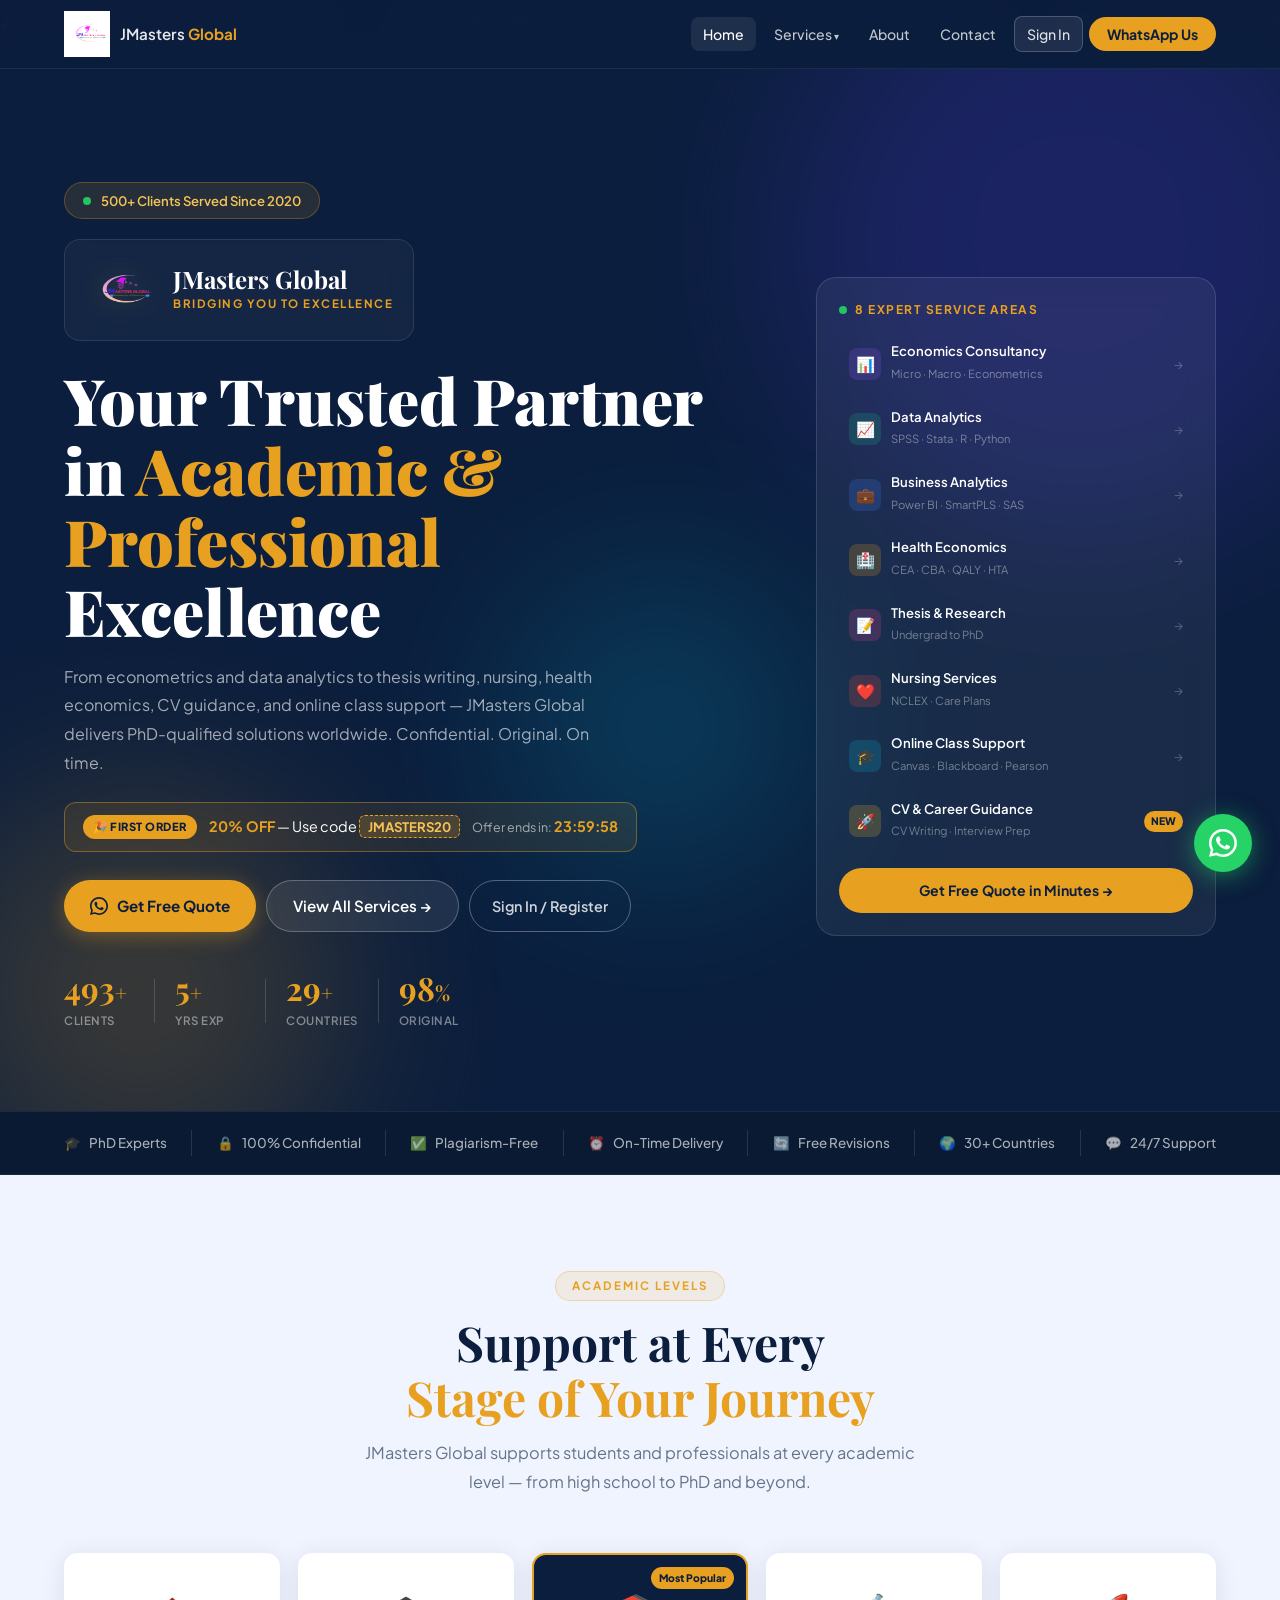
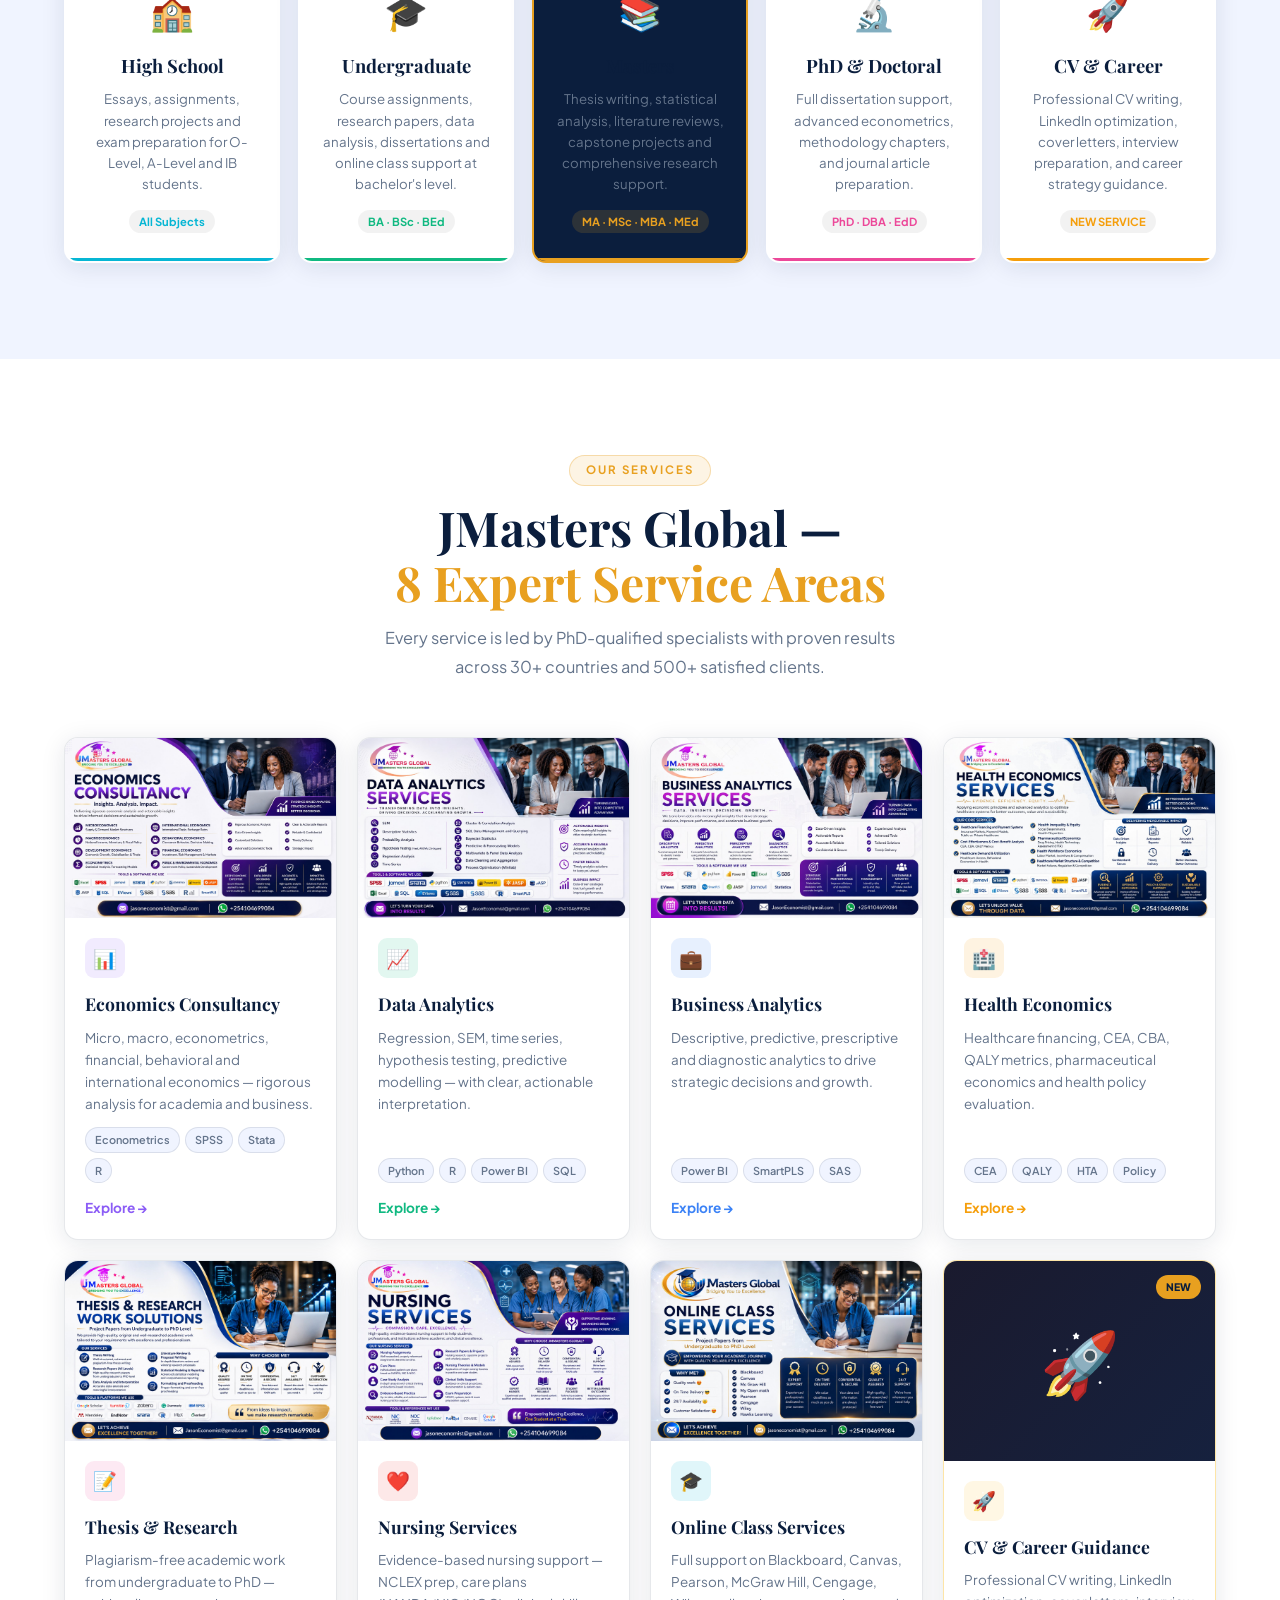
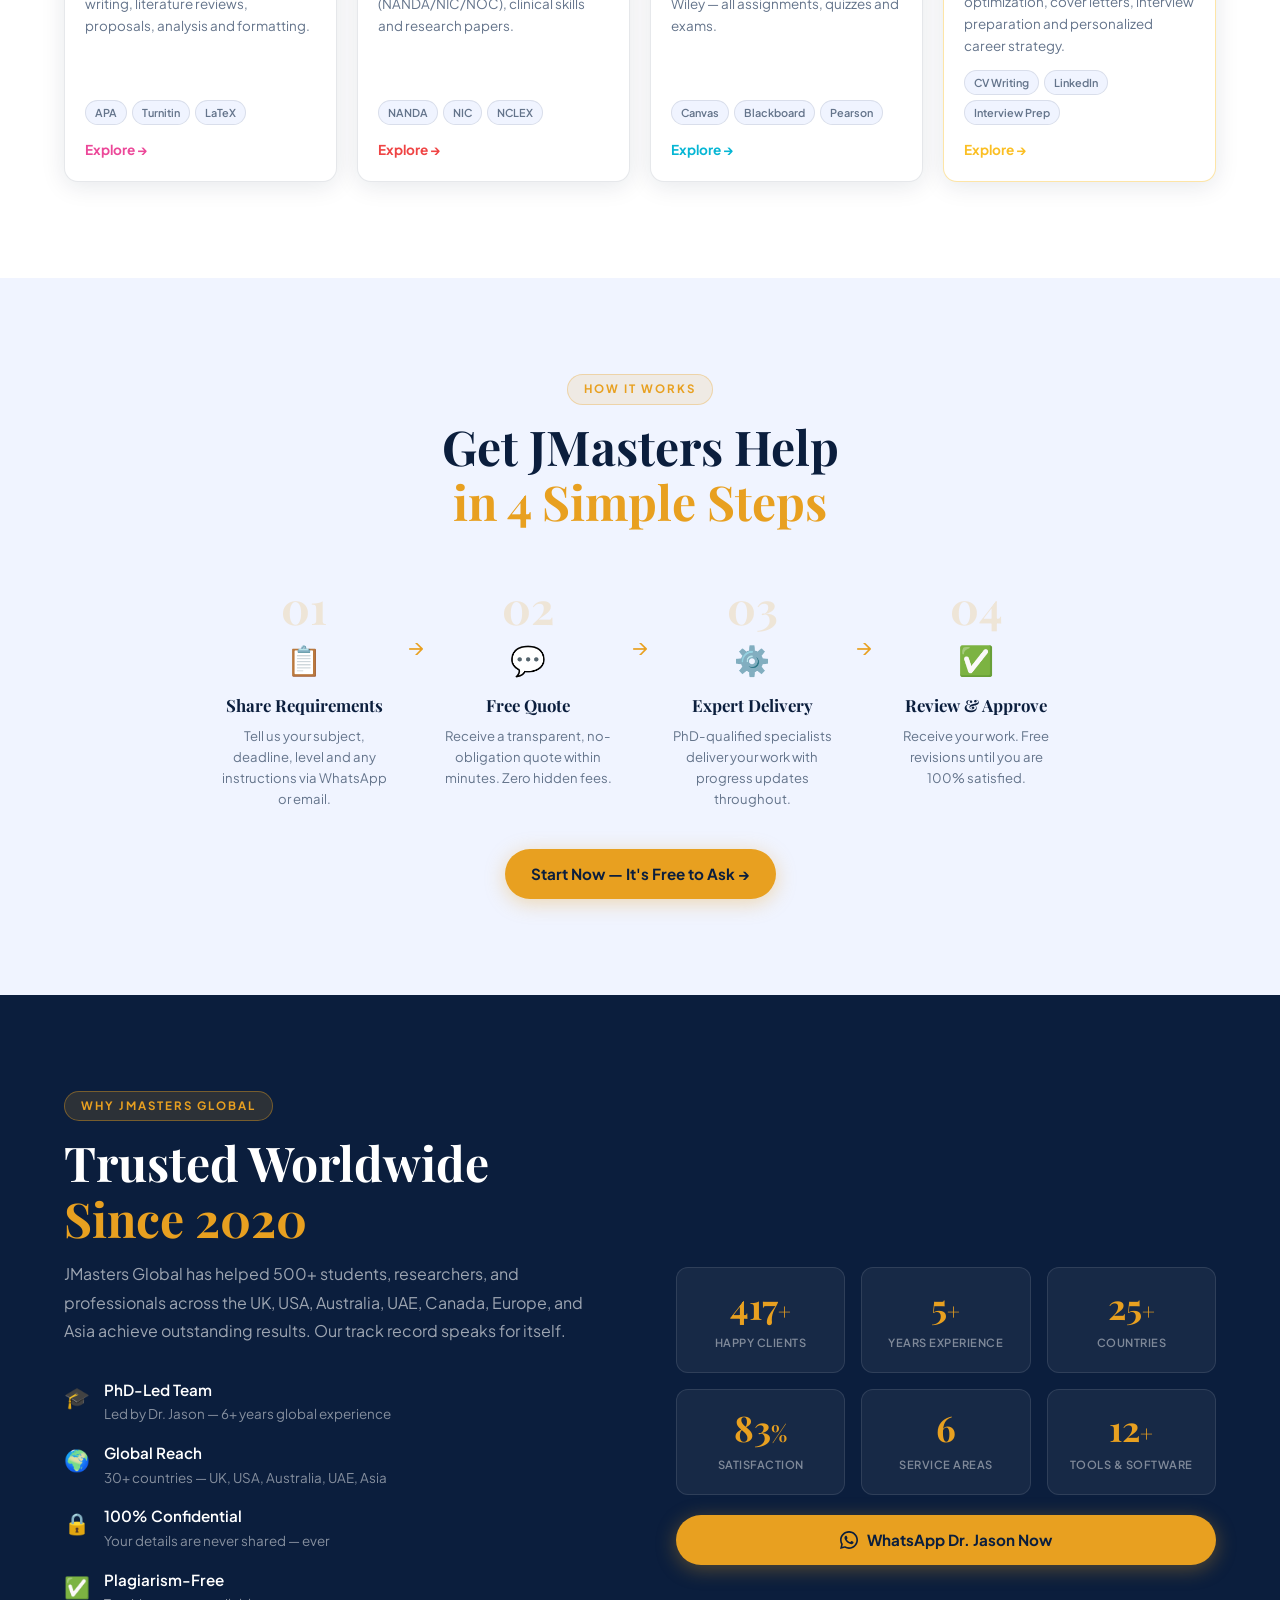
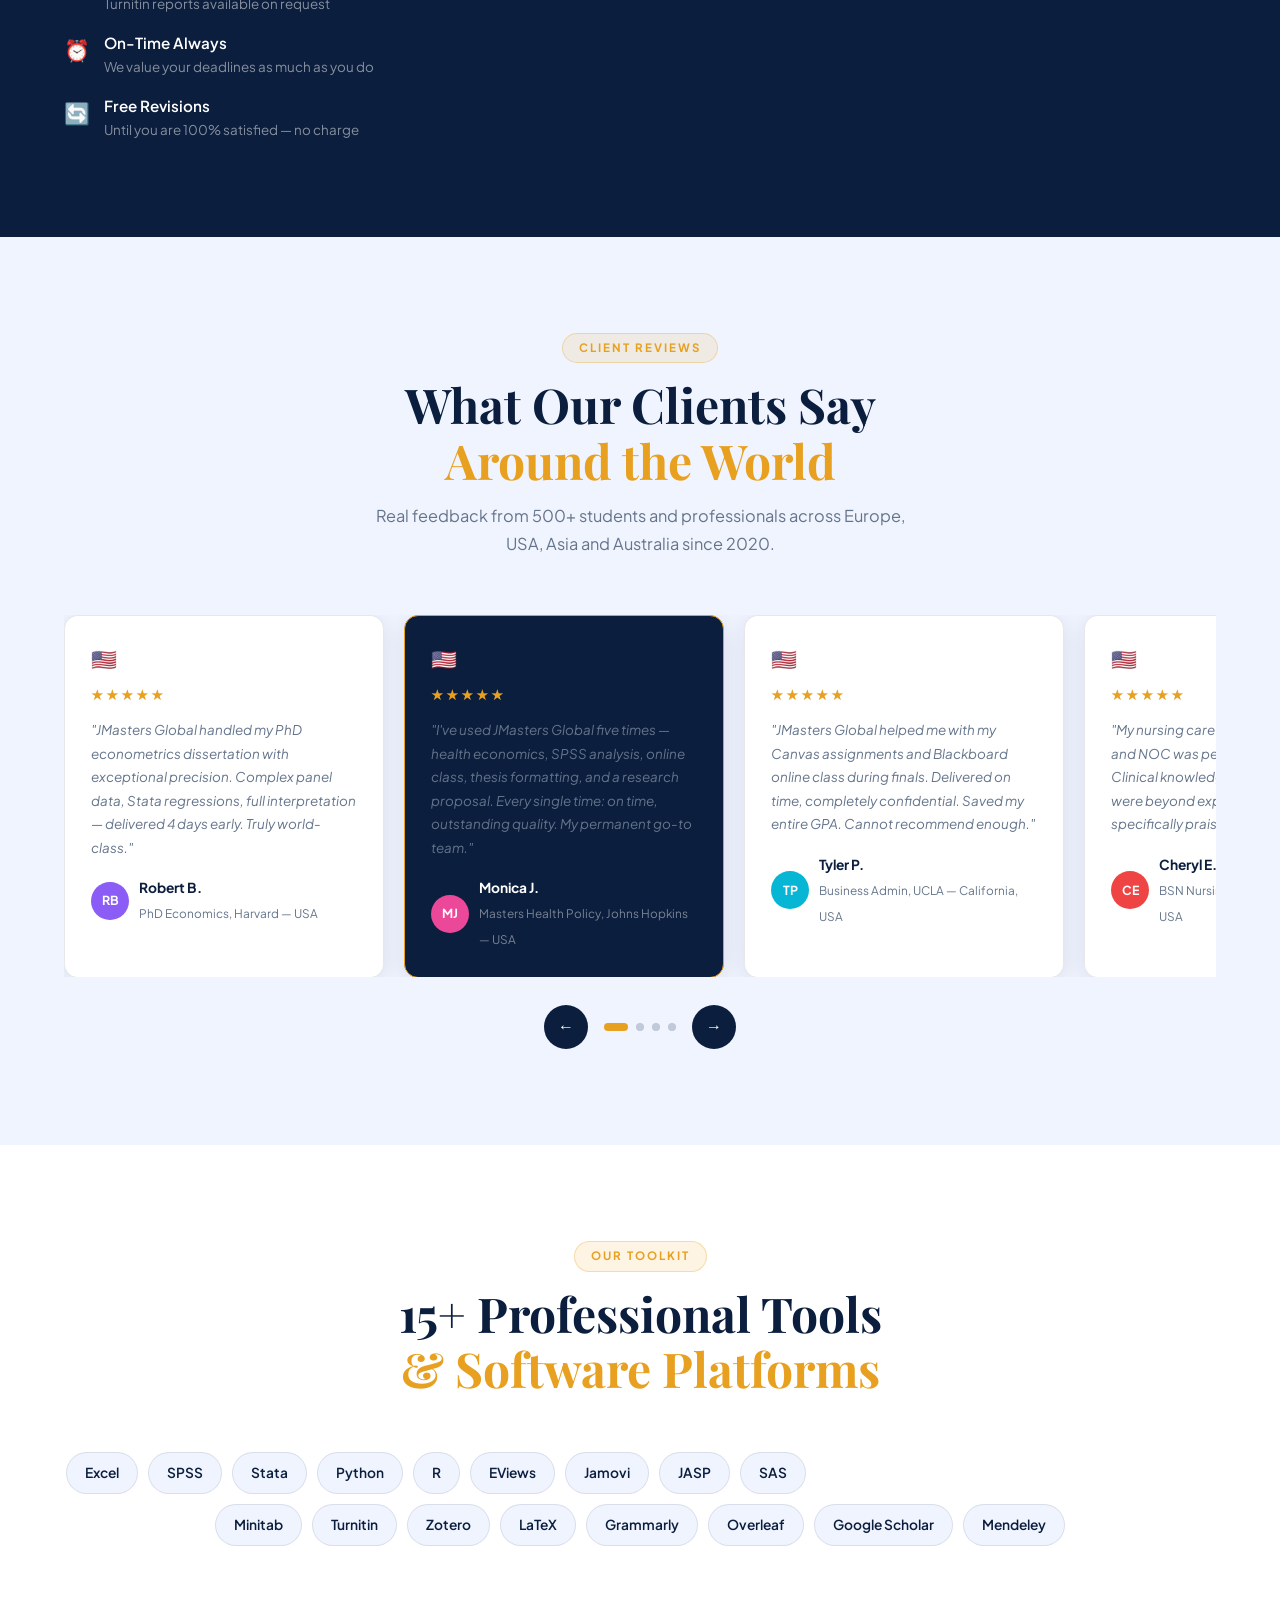
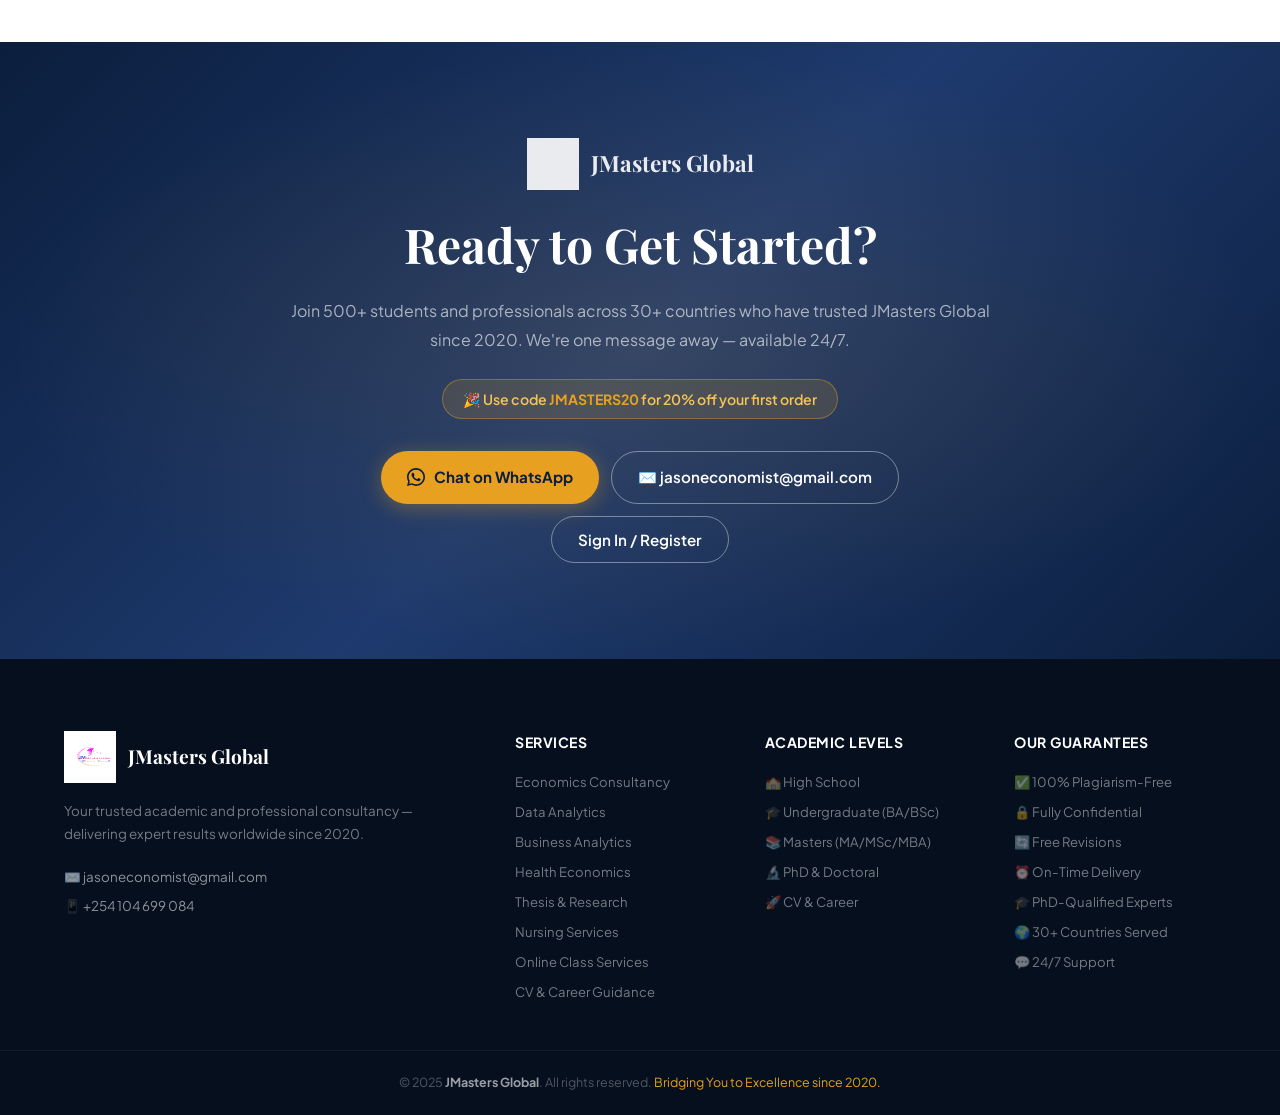
==== commit 5fcf0758: "Add files via upload" ====
--- a/index.html
+++ b/index.html
@@ -17,7 +17,7 @@
   <div class="modal-box">
     <button class="modal-close" id="modalClose">✕</button>
     <div class="modal-logo">
-      <img src="logo.png" alt="JMasters Global"/>
+      <img src="logo-transparent.png" alt="JMasters Global"/>
       <span>JMasters <strong>Global</strong></span>
     </div>
     <div class="modal-tabs">
@@ -106,7 +106,7 @@
     <div class="hero-left">
       <div class="hero-badge"><span class="live-dot"></span>500+ Clients Served Since 2020</div>
       <div class="hero-brand-block">
-        <img src="logo.png" alt="JMasters Global" class="hero-logo"/>
+        <img src="logo-transparent.png" alt="JMasters Global" class="hero-logo"/>
         <div>
           <div class="hero-brand-name">JMasters Global</div>
           <div class="hero-brand-tag">Bridging You to Excellence</div>
--- a/style.css
+++ b/style.css
@@ -296,3 +296,401 @@
 @media(max-width:900px){.hero-inner{flex-direction:column;padding:80px 24px 60px}.hero-right{width:100%;max-width:520px}.why-wrap{grid-template-columns:1fr}.services-grid{grid-template-columns:repeat(2,1fr)}.levels-grid{grid-template-columns:repeat(2,1fr)}}
 @media(max-width:768px){.nav-links{display:none;position:absolute;top:68px;left:0;right:0;background:var(--navy2);flex-direction:column;padding:16px;gap:4px;border-top:1px solid rgba(255,255,255,.07)}.nav-links.open{display:flex}.nav-toggle{display:flex}.has-dropdown .dropdown{position:static;opacity:1;visibility:visible;transform:none;box-shadow:none;border:none;background:rgba(255,255,255,.04);padding:4px 0 4px 16px}.trust-inner{justify-content:flex-start}.tsep{display:none}.steps-row{flex-direction:column;align-items:center}.step-arrow{transform:rotate(90deg)}}
 @media(max-width:640px){.services-grid{grid-template-columns:1fr}.levels-grid{grid-template-columns:1fr 1fr}.hero-stats{gap:16px}.sdiv{display:none}.footer-inner{grid-template-columns:1fr;gap:28px}.cta-actions{flex-direction:column;align-items:center}.hero-actions{flex-direction:column}.tcard{min-width:280px;max-width:280px}}
+
+/* =========================================
+   MOBILE FIXES v4
+   ========================================= */
+
+/* --- SERVICE PAGE FLYER IMAGES — MOBILE FULL WIDTH --- */
+@media(max-width:900px){
+  /* Services page blocks stack properly */
+  .svc-block-inner{grid-template-columns:1fr!important;direction:ltr!important;gap:32px}
+  .svc-block:nth-child(even) .svc-block-inner{direction:ltr!important}
+  .svc-block-visual{width:100%}
+  .svc-block-img{width:100%;border-radius:12px;overflow:hidden}
+  .svc-block-img img{width:100%;height:auto!important;min-height:200px;max-height:420px;object-fit:cover;object-position:top center;display:block}
+  /* Push badge inside on mobile */
+  .svc-img-badge{position:relative;bottom:auto;left:auto;margin-top:12px;border-radius:10px;width:100%}
+  /* Tick list readable on mobile */
+  .tick-list{gap:14px}
+  .tick-item{gap:10px;font-size:.88rem}
+  .two-col-list{grid-template-columns:1fr}
+  .why-grid{grid-template-columns:1fr 1fr}
+  /* CTA buttons full width on mobile */
+  .svc-cta-row{flex-direction:column;gap:10px}
+  .btn-svc-wa,.btn-svc-ghost{width:100%;justify-content:center;text-align:center}
+  /* Tools strip wraps nicely */
+  .tools-strip{gap:6px}
+  .ts-pill{font-size:.72rem;padding:4px 10px}
+  /* Service block padding */
+  .svc-block{padding:56px 0}
+  .svc-block-inner{padding:0 20px}
+}
+
+@media(max-width:640px){
+  /* Hero improvements */
+  .hero-inner{padding:72px 16px 48px;gap:32px}
+  .hero-brand-block{padding:12px 14px;gap:12px}
+  .hero-logo{height:48px}
+  .hero-brand-name{font-size:1.25rem}
+  .hero-title{font-size:2rem!important}
+  .hero-sub{font-size:.9rem}
+  .hero-promo-box{padding:10px 14px;gap:8px}
+  .hero-actions{flex-direction:column;gap:10px;align-items:stretch}
+  .hero-actions .btn-primary,.hero-actions .btn-outline,.hero-actions .btn-login-hero{width:100%;justify-content:center}
+  .hero-stats{gap:12px;flex-wrap:wrap}
+  .sdiv{display:none}
+  .stat-n{font-size:1.6rem}
+
+  /* Services float card on mobile */
+  .services-float-card{padding:16px}
+  .sfc-item{padding:6px 8px}
+  .sfc-item strong{font-size:.8rem}
+  .sfc-item small{font-size:.68rem}
+
+  /* Services grid 1 col */
+  .services-grid{grid-template-columns:1fr!important}
+  .svc-img{height:200px}
+  .svc-img img{height:200px;object-position:top center}
+
+  /* Academic levels 2 col */
+  .levels-grid{grid-template-columns:1fr 1fr}
+  .level-card{padding:20px 14px}
+  .lc-icon{font-size:1.8rem}
+  .level-card h3{font-size:1rem}
+  .level-card p{font-size:.78rem}
+
+  /* Testimonial cards */
+  .tcard{min-width:calc(100vw - 48px);max-width:calc(100vw - 48px)}
+
+  /* Why section */
+  .why-wrap{grid-template-columns:1fr;gap:40px}
+  .why-stats-grid{grid-template-columns:repeat(3,1fr);gap:10px}
+  .ws{padding:14px 10px}
+  .ws-n{font-size:1.6rem}
+
+  /* Footer */
+  .footer-inner{grid-template-columns:1fr;gap:28px}
+  .footer-brand-col p{font-size:.82rem}
+
+  /* CTA */
+  .cta-actions{flex-direction:column;align-items:center;gap:10px}
+  .cta-actions .btn-primary,.cta-actions .btn-outline-light{width:100%;max-width:320px;justify-content:center}
+
+  /* Steps */
+  .steps-row{flex-direction:column;align-items:center;gap:16px}
+  .step-arrow{transform:rotate(90deg);margin:0}
+  .step-card{max-width:100%;min-width:unset;padding:0 8px}
+
+  /* Page hero */
+  .page-hero{padding:110px 16px 56px}
+  .page-hero h1{font-size:2rem!important}
+  .page-hero-nav{gap:6px}
+  .phero-link{font-size:.72rem;padding:6px 12px}
+
+  /* Services page content */
+  .svc-content h2{font-size:1.8rem!important}
+  .svc-desc{font-size:.88rem}
+
+  /* Service scroll bar */
+  .svc-scroll-item{padding:8px 14px}
+  .svc-scroll-item strong{font-size:.76rem}
+  .svc-scroll-item small{display:none}
+}
+
+@media(max-width:400px){
+  .hero-title{font-size:1.75rem!important}
+  .section-title{font-size:1.6rem!important}
+  .levels-grid{grid-template-columns:1fr}
+  .why-stats-grid{grid-template-columns:repeat(2,1fr)}
+}
+
+/* ---- LOGO — TRANSPARENT / NO WHITE BOX IN NAV & HERO ---- */
+/* Nav logo: remove white background box */
+.nav-logo img{
+  height:44px;
+  width:auto;
+  /* mix-blend-mode makes white areas transparent over dark backgrounds */
+  mix-blend-mode:screen;
+  filter:brightness(1.15) drop-shadow(0 1px 6px rgba(0,0,0,.3));
+}
+
+/* Hero logo: fully transparent blended */
+.hero-logo{
+  height:60px;
+  width:auto;
+  mix-blend-mode:screen;
+  filter:brightness(1.2) drop-shadow(0 2px 12px rgba(0,0,0,.4));
+}
+
+/* Footer logo: lighten so white parts don't show box */
+.footer-logo{
+  height:52px;
+  width:auto;
+  mix-blend-mode:screen;
+  filter:brightness(1.15);
+}
+
+/* Modal logo: keep normal (white background modal) */
+.modal-logo img{
+  mix-blend-mode:normal;
+  filter:none;
+}
+
+/* Services page image badge logo: keep normal */
+.svc-img-badge img{
+  mix-blend-mode:normal;
+  filter:none;
+}
+
+/* ---- HERO BRAND BLOCK: transparent bg to blend logo ---- */
+.hero-brand-block{
+  background:rgba(255,255,255,.04);
+  border-color:rgba(255,255,255,.08);
+}
+
+/* ---- FLYER IMAGES: ensure full visibility on all screens ---- */
+.svc-block-img img{
+  width:100%;
+  height:300px;
+  object-fit:cover;
+  object-position:top center;
+}
+
+@media(min-width:901px){
+  .svc-block-img img{
+    height:340px;
+  }
+}
+
+/* Make sure service images aren't clipped on mobile */
+@media(max-width:640px){
+  .svc-block-img img{
+    height:auto;
+    min-height:220px;
+    max-height:none;
+    aspect-ratio:16/9;
+    object-fit:cover;
+    object-position:top;
+  }
+  .svc-block-img{
+    border-radius:12px;
+    overflow:hidden;
+  }
+  /* Remove image badge positioning on very small screens */
+  .svc-img-badge{
+    padding:10px 14px;
+    gap:8px;
+  }
+  .svc-img-badge-text strong{font-size:.82rem}
+  .svc-img-badge-text span{font-size:.7rem}
+}
+
+/* ============================================
+   MOBILE FIXES v4 — Flyer sizing & layout
+   ============================================ */
+
+/* Services page — flyer images on mobile */
+@media (max-width: 768px) {
+
+  /* Full-width flyer images on mobile */
+  .svc-block-inner {
+    grid-template-columns: 1fr !important;
+    gap: 0 !important;
+    direction: ltr !important;
+  }
+  .svc-block-inner > * { direction: ltr !important; }
+
+  .svc-block-visual {
+    width: 100%;
+    margin-bottom: 32px;
+  }
+
+  .svc-block-img {
+    width: 100%;
+    border-radius: 12px;
+    overflow: hidden;
+  }
+
+  .svc-block-img img {
+    width: 100%;
+    height: auto !important;        /* Let image show at full height */
+    min-height: 240px;
+    max-height: none !important;    /* Remove any height cap */
+    object-fit: contain !important; /* Show full flyer, no cropping */
+    object-position: center !important;
+    background: #f0f4ff;
+    display: block;
+  }
+
+  .svc-img-badge {
+    position: relative;
+    bottom: auto;
+    left: auto;
+    margin-top: -8px;
+    border-radius: 0 0 12px 12px;
+    border-top: none;
+    width: 100%;
+    justify-content: center;
+  }
+
+  /* Service content padding on mobile */
+  .svc-content { padding: 0 16px 24px; }
+  .svc-content h2 { font-size: 1.8rem; }
+  .svc-block { padding: 48px 0; }
+  .svc-block-inner { padding: 0 !important; }
+
+  /* Two col list to single on mobile */
+  .two-col-list { grid-template-columns: 1fr; }
+  .why-grid { grid-template-columns: 1fr; }
+
+  /* Page hero nav pills wrap nicely */
+  .page-hero-nav { gap: 6px; padding: 0 12px; }
+  .phero-link { font-size: .72rem; padding: 6px 11px; }
+}
+
+/* ---- HOME PAGE HERO MOBILE ---- */
+@media (max-width: 768px) {
+  .hero-inner {
+    flex-direction: column;
+    padding: 72px 16px 48px;
+    gap: 32px;
+  }
+
+  .hero-right { width: 100%; }
+
+  .services-float-card {
+    padding: 16px;
+  }
+
+  .sfc-list { gap: 6px; }
+  .sfc-item { padding: 7px 8px; }
+  .sfc-item strong { font-size: .78rem; }
+  .sfc-item small { font-size: .67rem; }
+
+  .hero-title { font-size: 2rem; }
+  .hero-brand-name { font-size: 1.3rem; }
+  .hero-brand-block { padding: 10px 12px; gap: 10px; }
+  .hero-logo { height: 50px; }
+
+  .hero-promo-box {
+    flex-direction: column;
+    align-items: flex-start;
+    gap: 6px;
+    padding: 10px 14px;
+  }
+
+  .hero-actions { flex-direction: column; align-items: stretch; }
+  .hero-actions a, .hero-actions button { justify-content: center; width: 100%; }
+
+  .hero-stats { gap: 12px; flex-wrap: wrap; }
+  .sdiv { display: none; }
+  .stat { min-width: 60px; }
+  .stat-n { font-size: 1.6rem; }
+}
+
+/* ---- SERVICES GRID MOBILE ---- */
+@media (max-width: 768px) {
+  .services-grid { grid-template-columns: 1fr !important; gap: 16px; }
+  .levels-grid { grid-template-columns: 1fr 1fr !important; gap: 12px; }
+  .level-card { padding: 20px 14px; }
+  .lc-icon { font-size: 1.8rem; }
+  .level-card h3 { font-size: 1rem; }
+  .level-card p { font-size: .78rem; }
+}
+
+/* ---- STEPS MOBILE ---- */
+@media (max-width: 768px) {
+  .steps-row { flex-direction: column; align-items: center; gap: 8px; }
+  .step-arrow { transform: rotate(90deg); margin: 0; font-size: 1.2rem; }
+  .step-card { max-width: 100%; width: 100%; padding: 0 24px; }
+}
+
+/* ---- WHY SECTION MOBILE ---- */
+@media (max-width: 768px) {
+  .why-wrap { grid-template-columns: 1fr !important; gap: 40px; }
+  .why-stats-grid { grid-template-columns: repeat(3, 1fr); gap: 10px; }
+  .ws { padding: 14px 8px; }
+  .ws-n { font-size: 1.6rem; }
+}
+
+/* ---- TESTIMONIALS MOBILE ---- */
+@media (max-width: 640px) {
+  .tcard { min-width: calc(100vw - 72px); max-width: calc(100vw - 72px); }
+}
+
+/* ---- TRUST BAR MOBILE ---- */
+@media (max-width: 640px) {
+  .trust-inner { justify-content: flex-start; gap: 10px; }
+  .tsep { display: none; }
+  .ti { font-size: .76rem; }
+}
+
+/* ---- FOOTER MOBILE ---- */
+@media (max-width: 768px) {
+  .footer-inner { grid-template-columns: 1fr !important; gap: 28px; }
+  .footer-brand-col p { font-size: .82rem; }
+}
+
+/* ---- NAV LOGO MOBILE ---- */
+@media (max-width: 640px) {
+  .nav-logo img { height: 38px; }
+  .nav-logo span { font-size: .82rem; }
+  .nav-inner { padding: 0 14px; height: 60px; }
+}
+
+/* ---- PAGE CTA MOBILE ---- */
+@media (max-width: 640px) {
+  .page-cta-actions { flex-direction: column; align-items: stretch; }
+  .page-cta-actions a { text-align: center; justify-content: center; }
+  .cta-actions { flex-direction: column; align-items: stretch; }
+  .cta-actions a, .cta-actions button { justify-content: center; }
+}
+
+/* ---- TICKER MOBILE ---- */
+@media (max-width: 640px) {
+  .ticker-track span { font-size: .76rem; }
+  .promo-ticker { padding: 8px 0; }
+}
+
+
+/* ---- TRANSPARENT LOGO HERO BLOCK ---- */
+.hero-brand-block {
+  background: rgba(255,255,255,0.04);
+  border: 1px solid rgba(255,255,255,0.10);
+  border-radius: 16px;
+  padding: 14px 20px;
+  display: flex;
+  align-items: center;
+  gap: 16px;
+  margin-bottom: 24px;
+  backdrop-filter: blur(12px);
+  width: fit-content;
+}
+
+.hero-logo {
+  height: 72px;
+  width: auto;
+  object-fit: contain;
+  flex-shrink: 0;
+  /* No drop-shadow needed — transparent background blends naturally */
+  filter: drop-shadow(0 0 12px rgba(232,160,32,0.25));
+}
+
+/* On very small screens */
+@media (max-width: 480px) {
+  .hero-logo { height: 54px; }
+  .hero-brand-block { padding: 10px 14px; gap: 10px; }
+  .hero-brand-name { font-size: 1.2rem; }
+}
+
+/* Nav logo transparent — remove white box */
+.nav-logo img {
+  height: 46px;
+  width: auto;
+  background: transparent !important;
+  border: none !important;
+  border-radius: 0 !important;
+  box-shadow: none !important;
+  padding: 0 !important;
+}
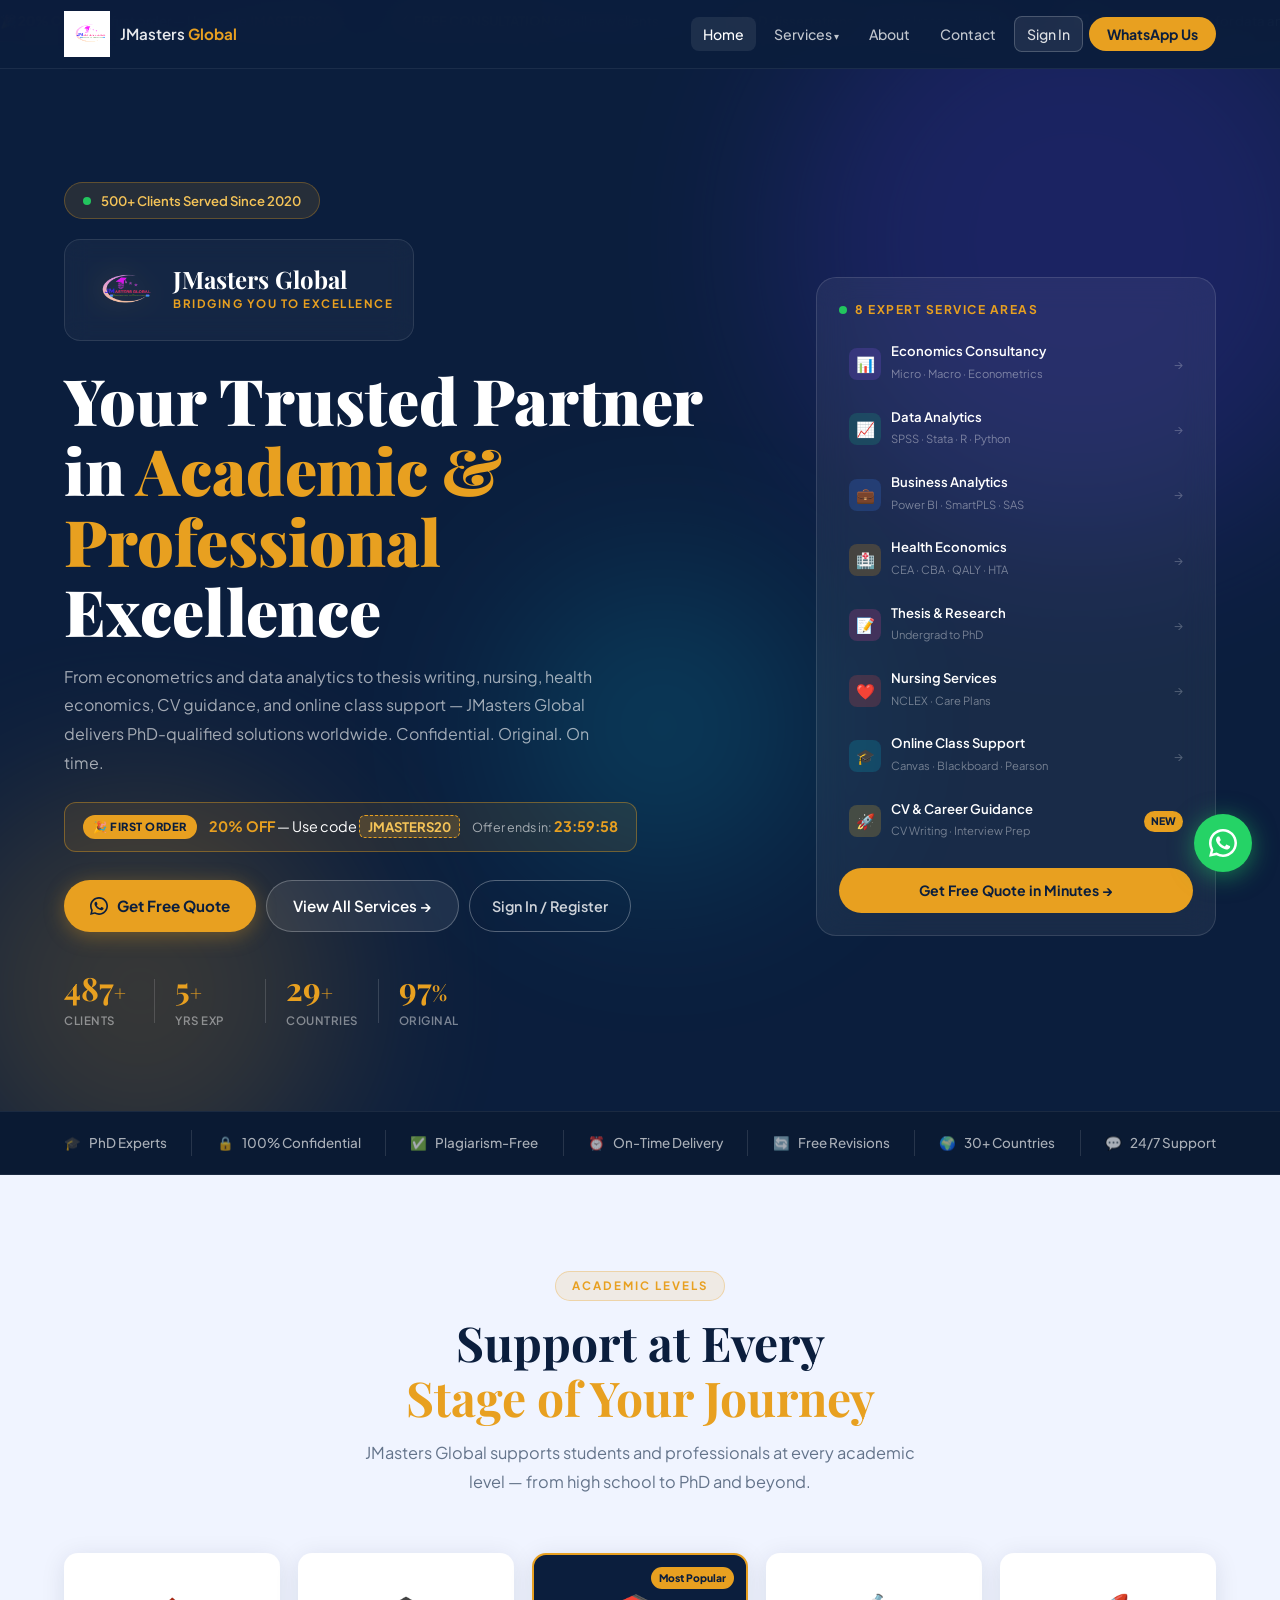
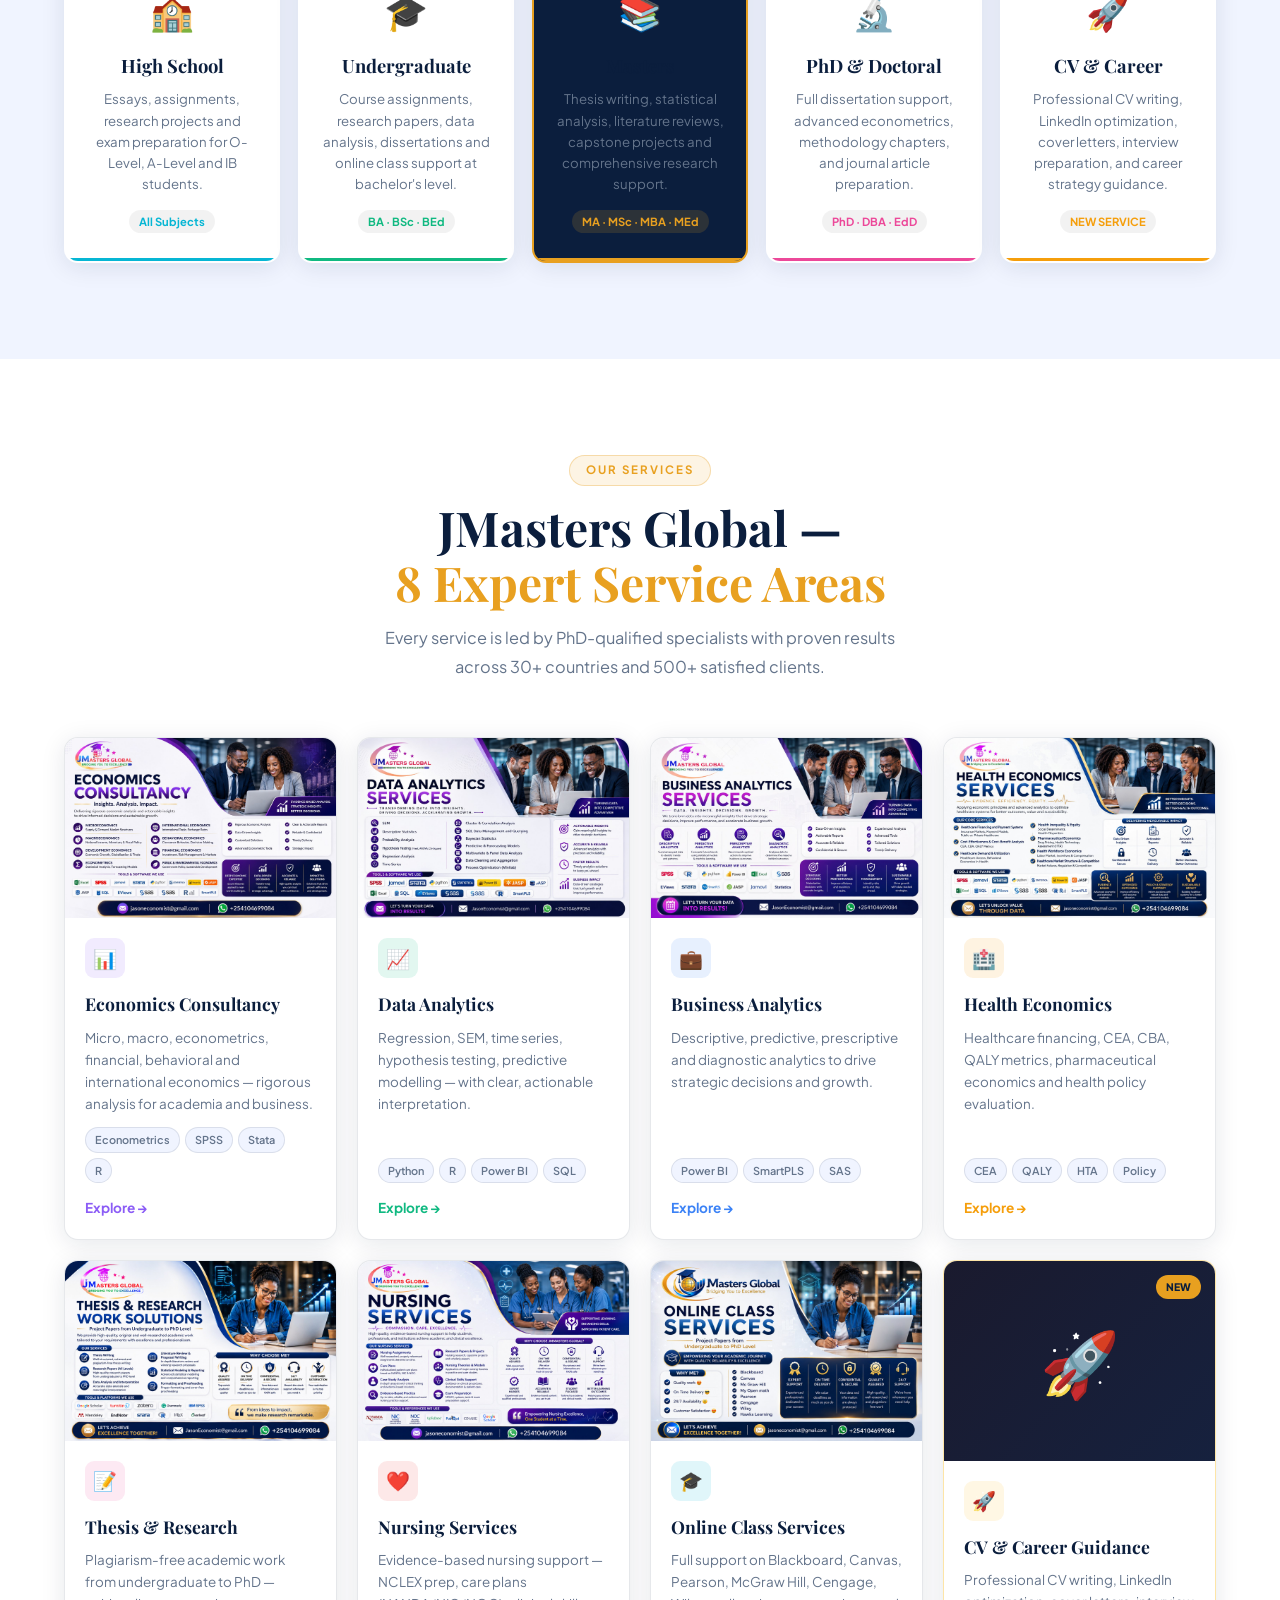
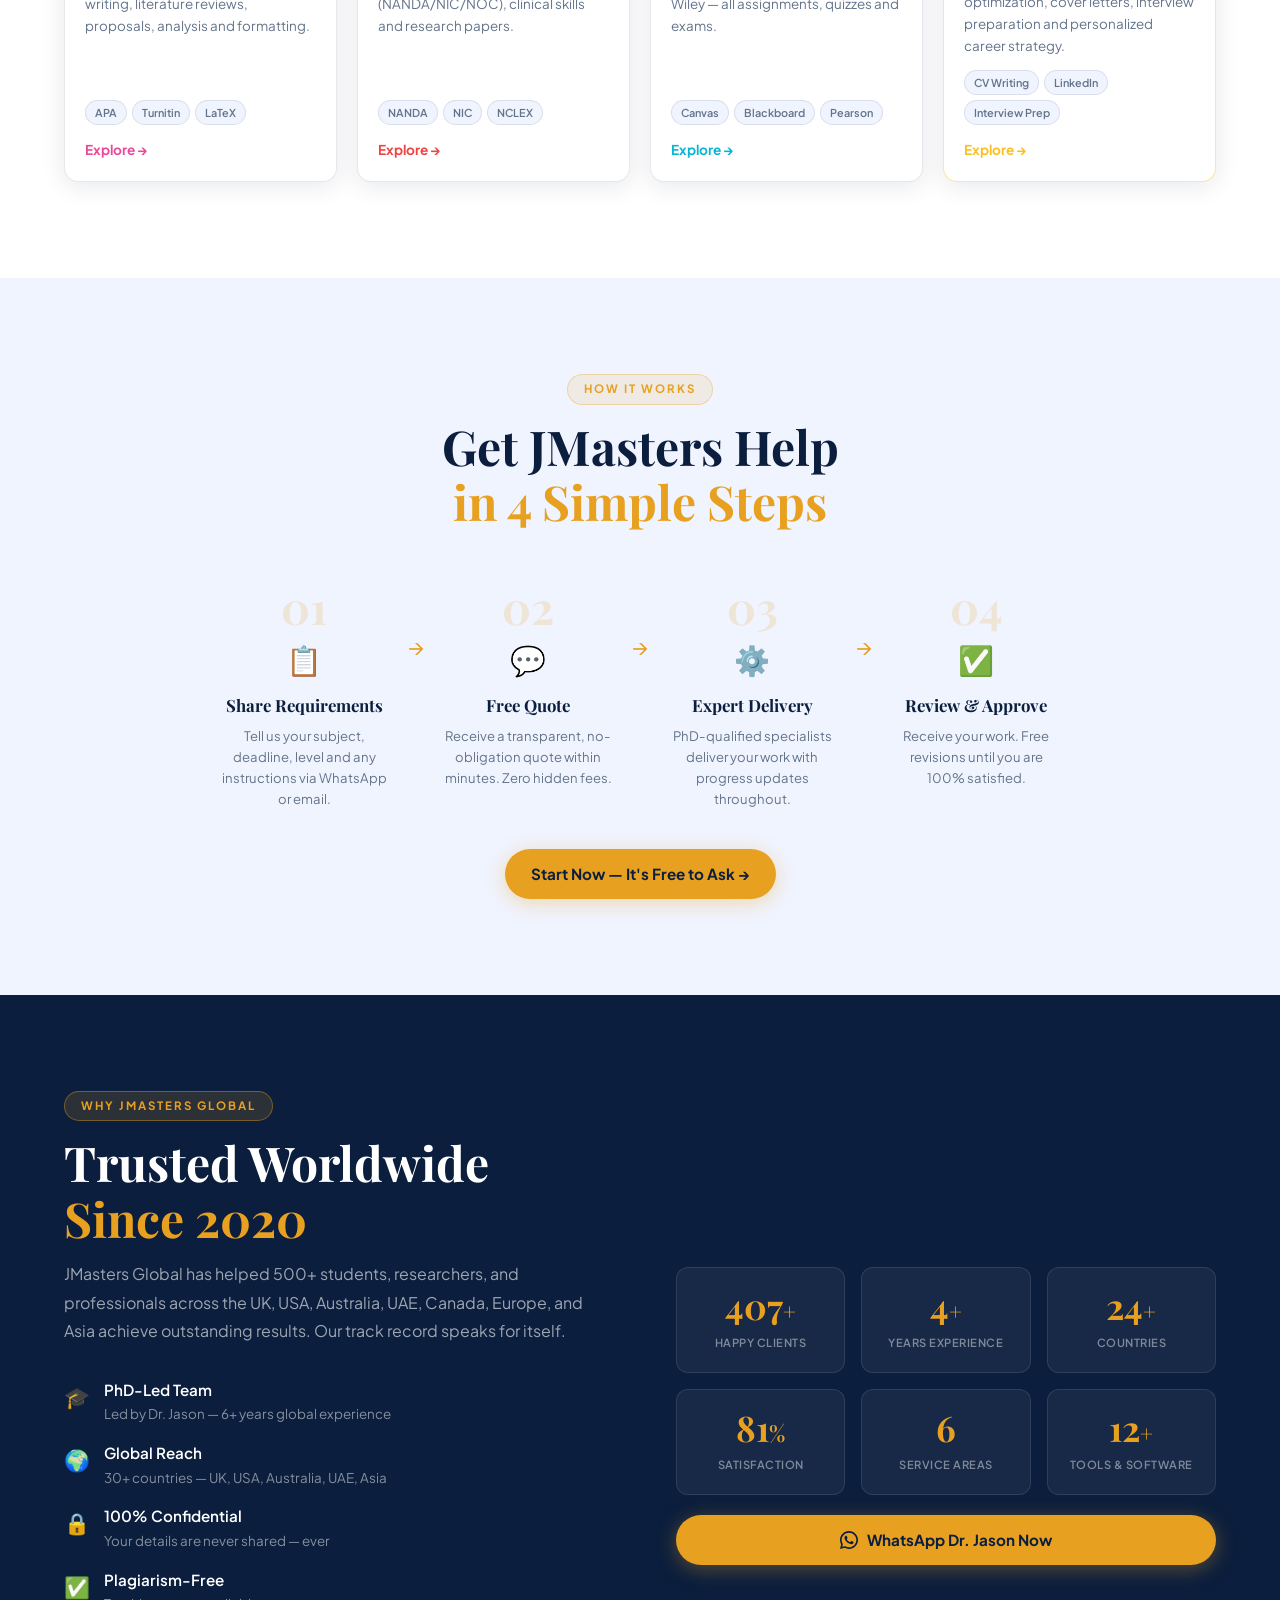
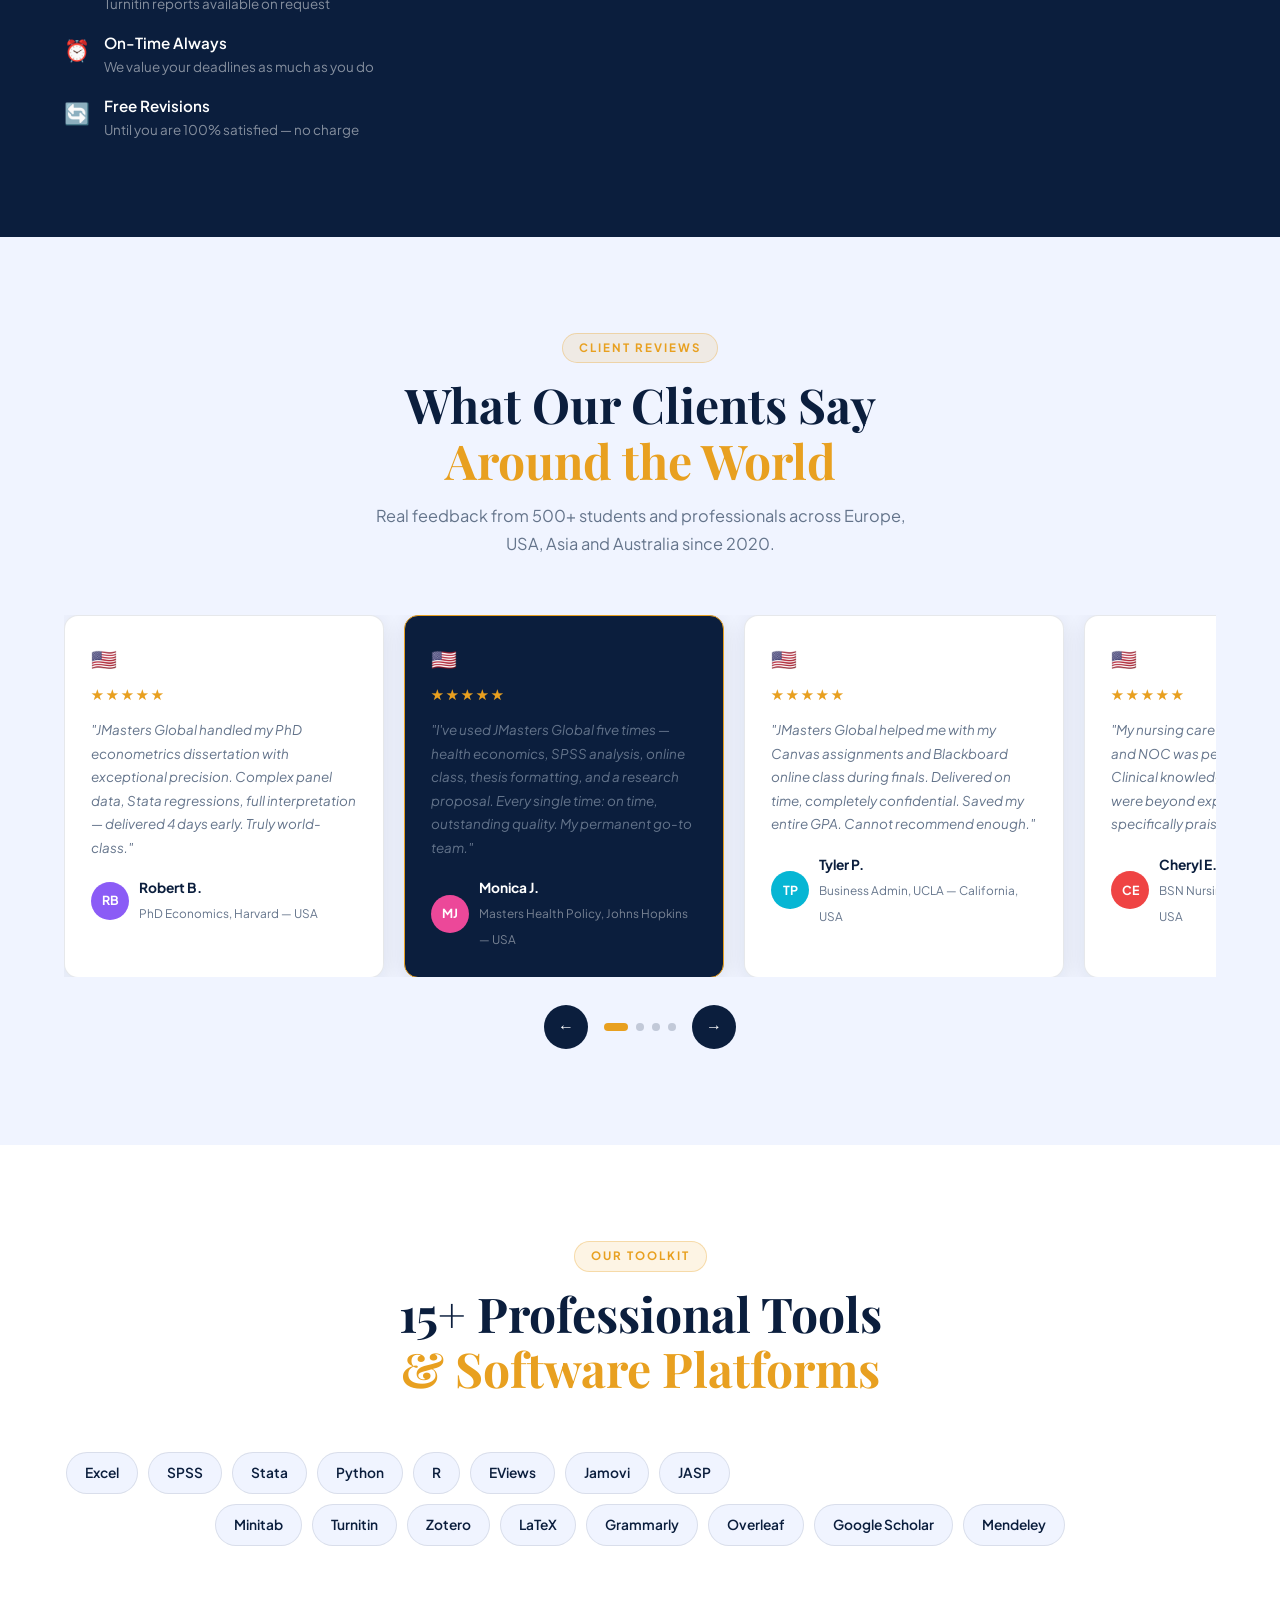
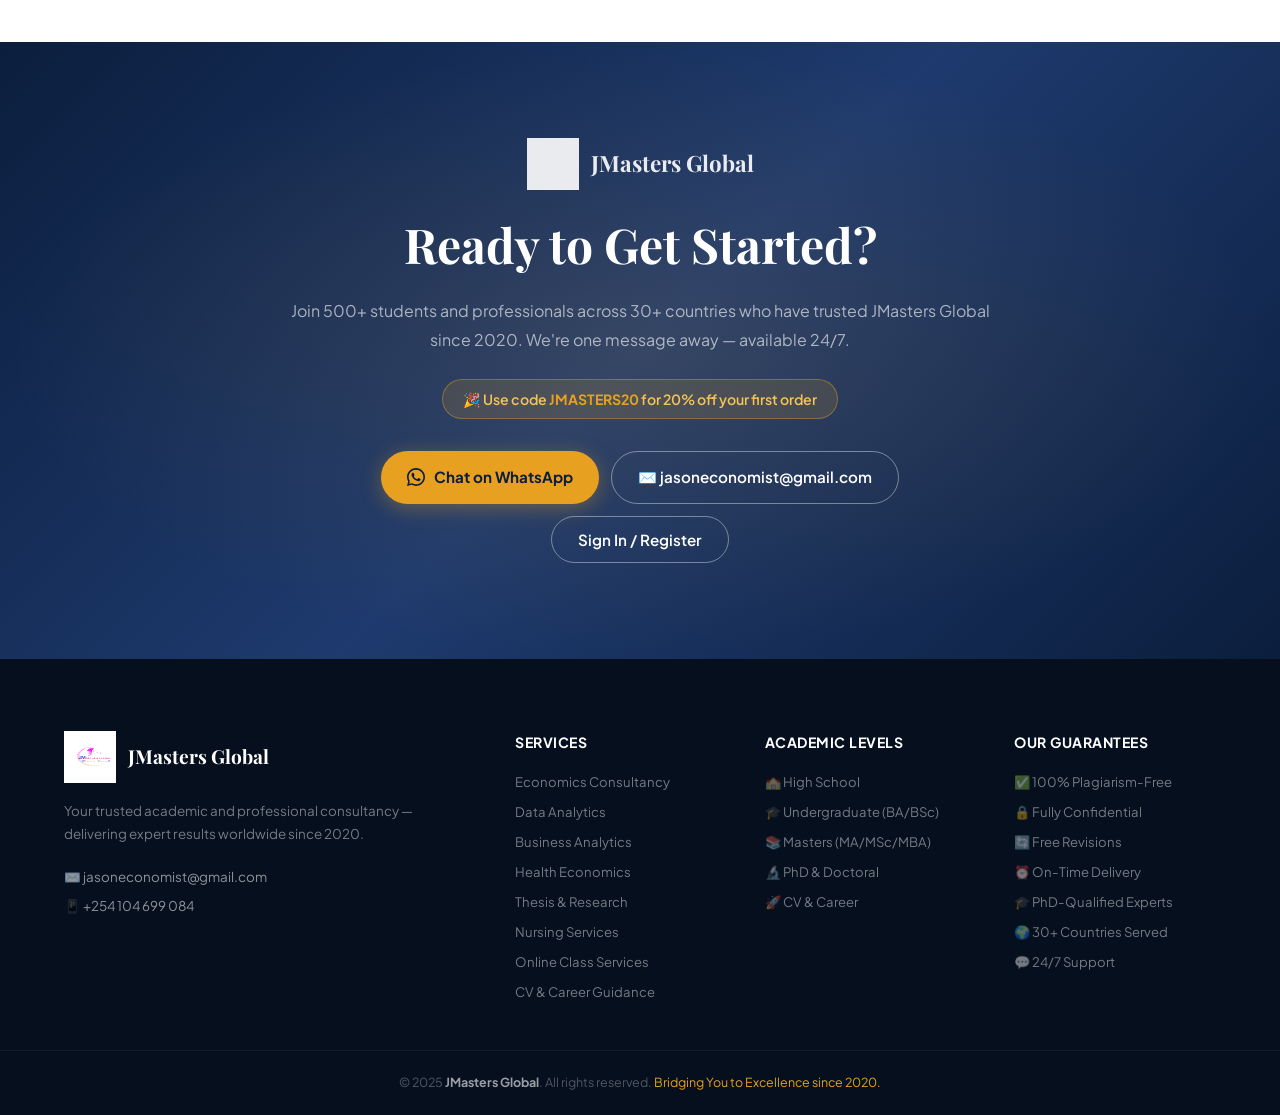
==== commit e0fb30ef: "Update index.html" ====
--- a/index.html
+++ b/index.html
@@ -1,6 +1,15 @@
 <!DOCTYPE html>
 <html lang="en">
 <head>
+  <!-- Google tag (gtag.js) -->
+<script async src="https://www.googletagmanager.com/gtag/js?id=G-MMWP33FQR0"></script>
+<script>
+  window.dataLayer = window.dataLayer || [];
+  function gtag(){dataLayer.push(arguments);}
+  gtag('js', new Date());
+
+  gtag('config', 'G-MMWP33FQR0');
+</script>
   <meta charset="UTF-8"/>
   <meta name="viewport" content="width=device-width, initial-scale=1.0"/>
   <title>JMasters Global | Academic & Professional Consultancy Worldwide</title>
--- a/style.css
+++ b/style.css
@@ -694,3 +694,22 @@
   box-shadow: none !important;
   padding: 0 !important;
 }
+
+/* Remove badge overlays on flyer images completely */
+.svc-img-badge,
+.svc-img-badge-icon,
+.svc-img-badge-text { display: none !important; }
+
+/* Ensure flyer images show fully — no cropping */
+.svc-block-img img {
+  width: 100%;
+  height: auto;
+  max-height: none;
+  object-fit: contain;
+  object-position: center top;
+  display: block;
+  background: transparent;
+}
+
+/* Remove excess bottom margin from visual block */
+.svc-block-visual { margin-bottom: 0; padding-bottom: 0; }
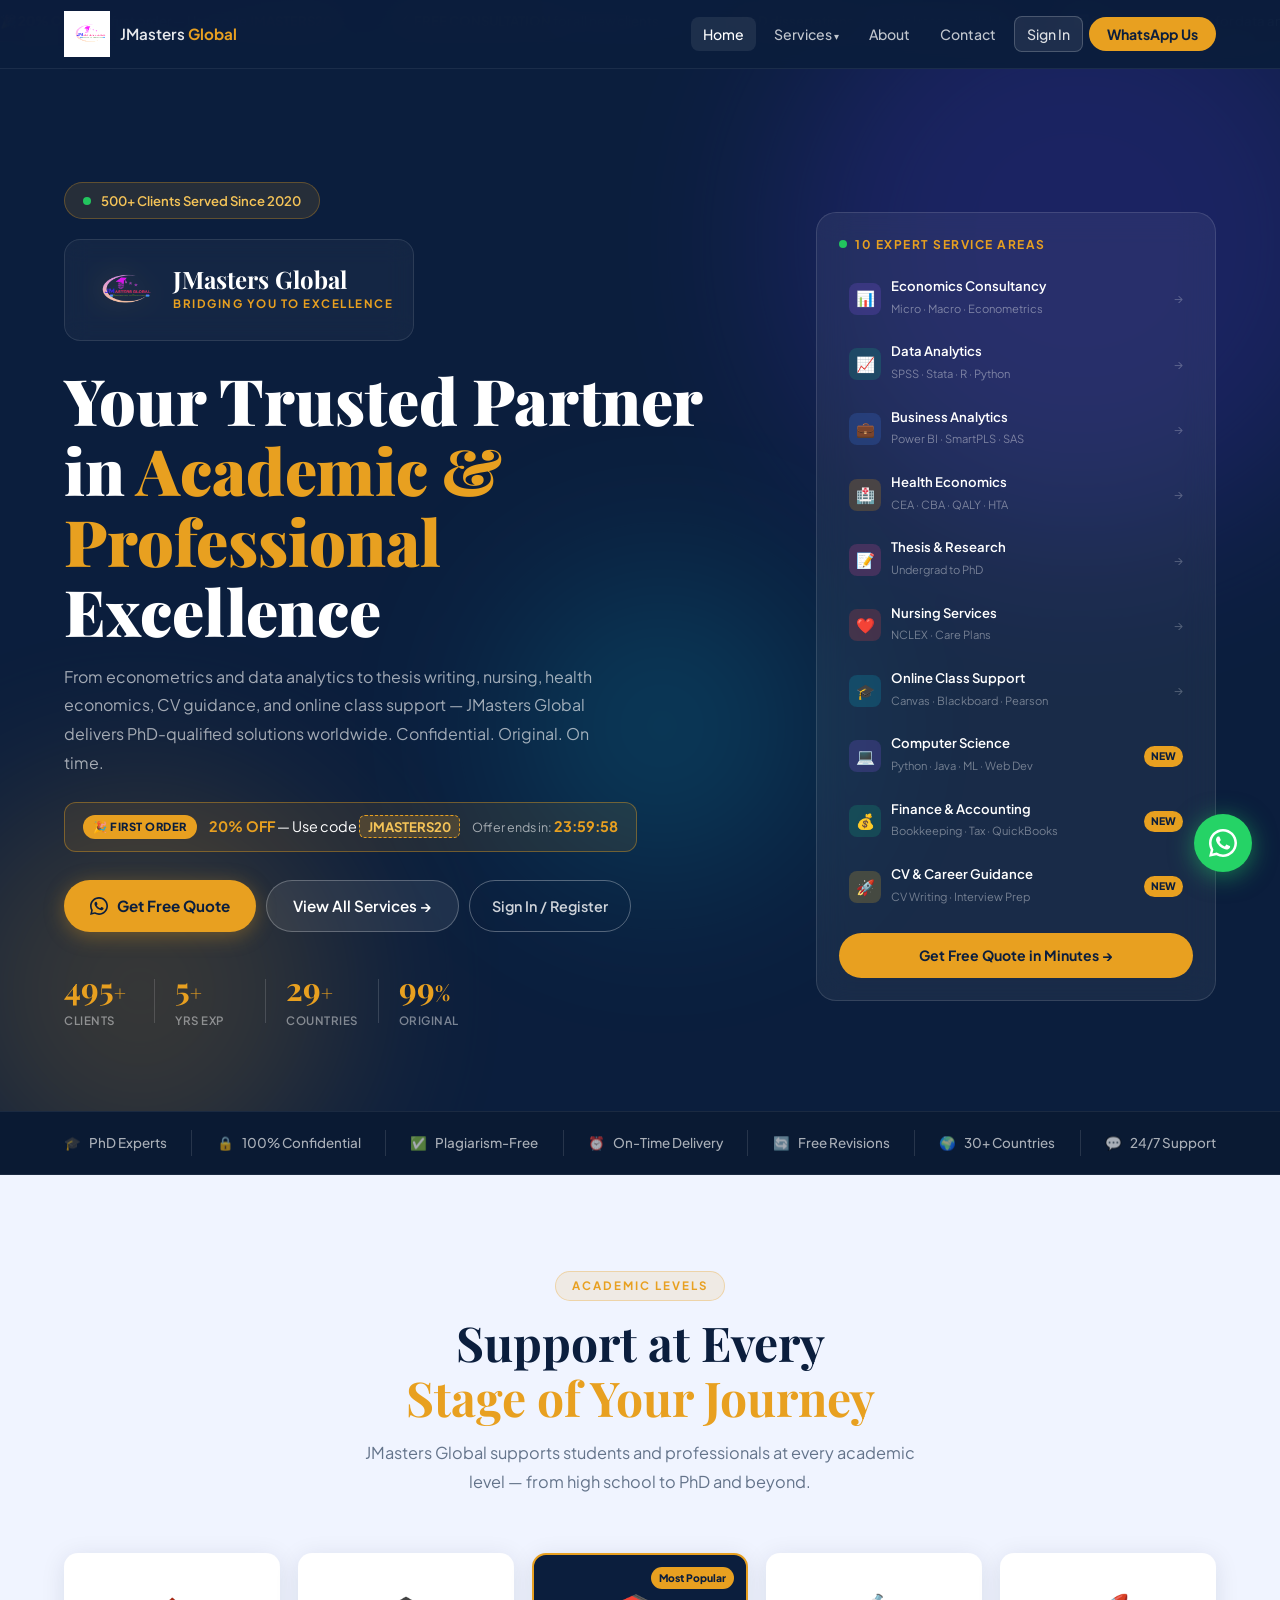
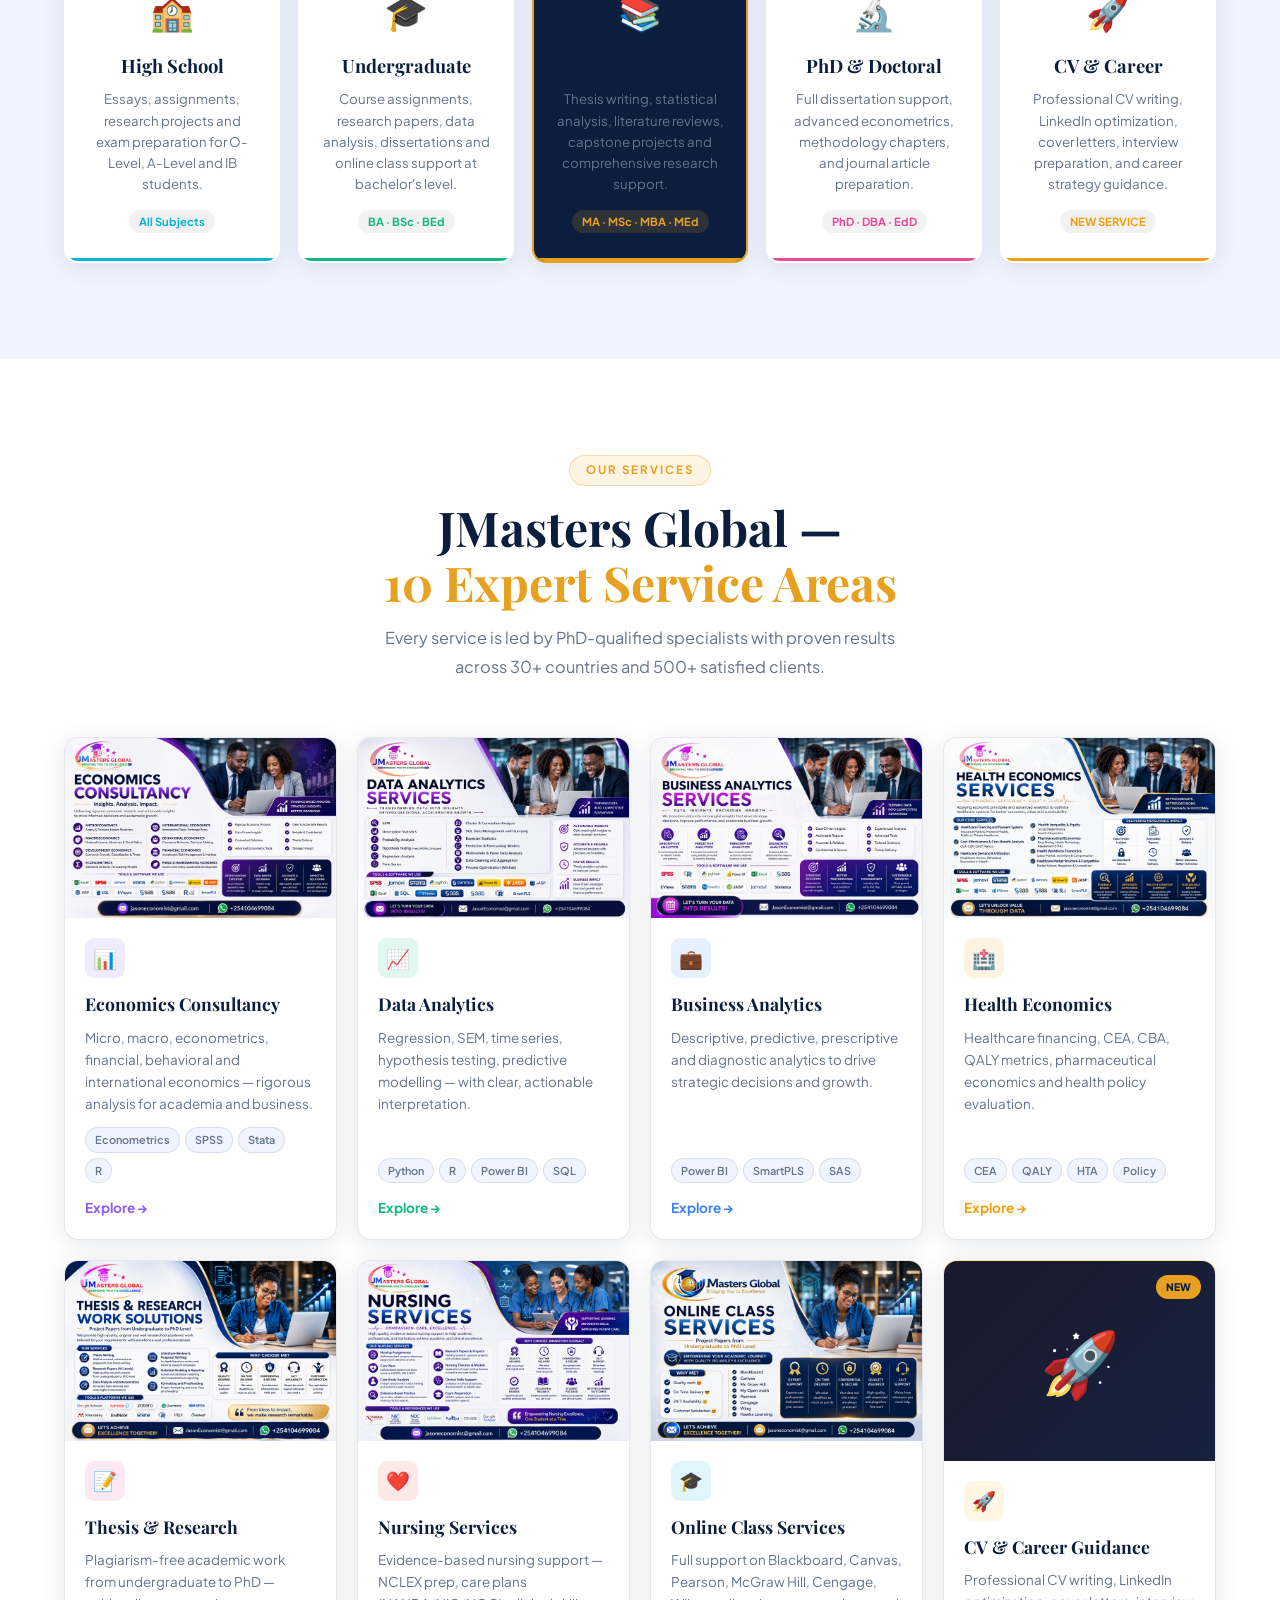
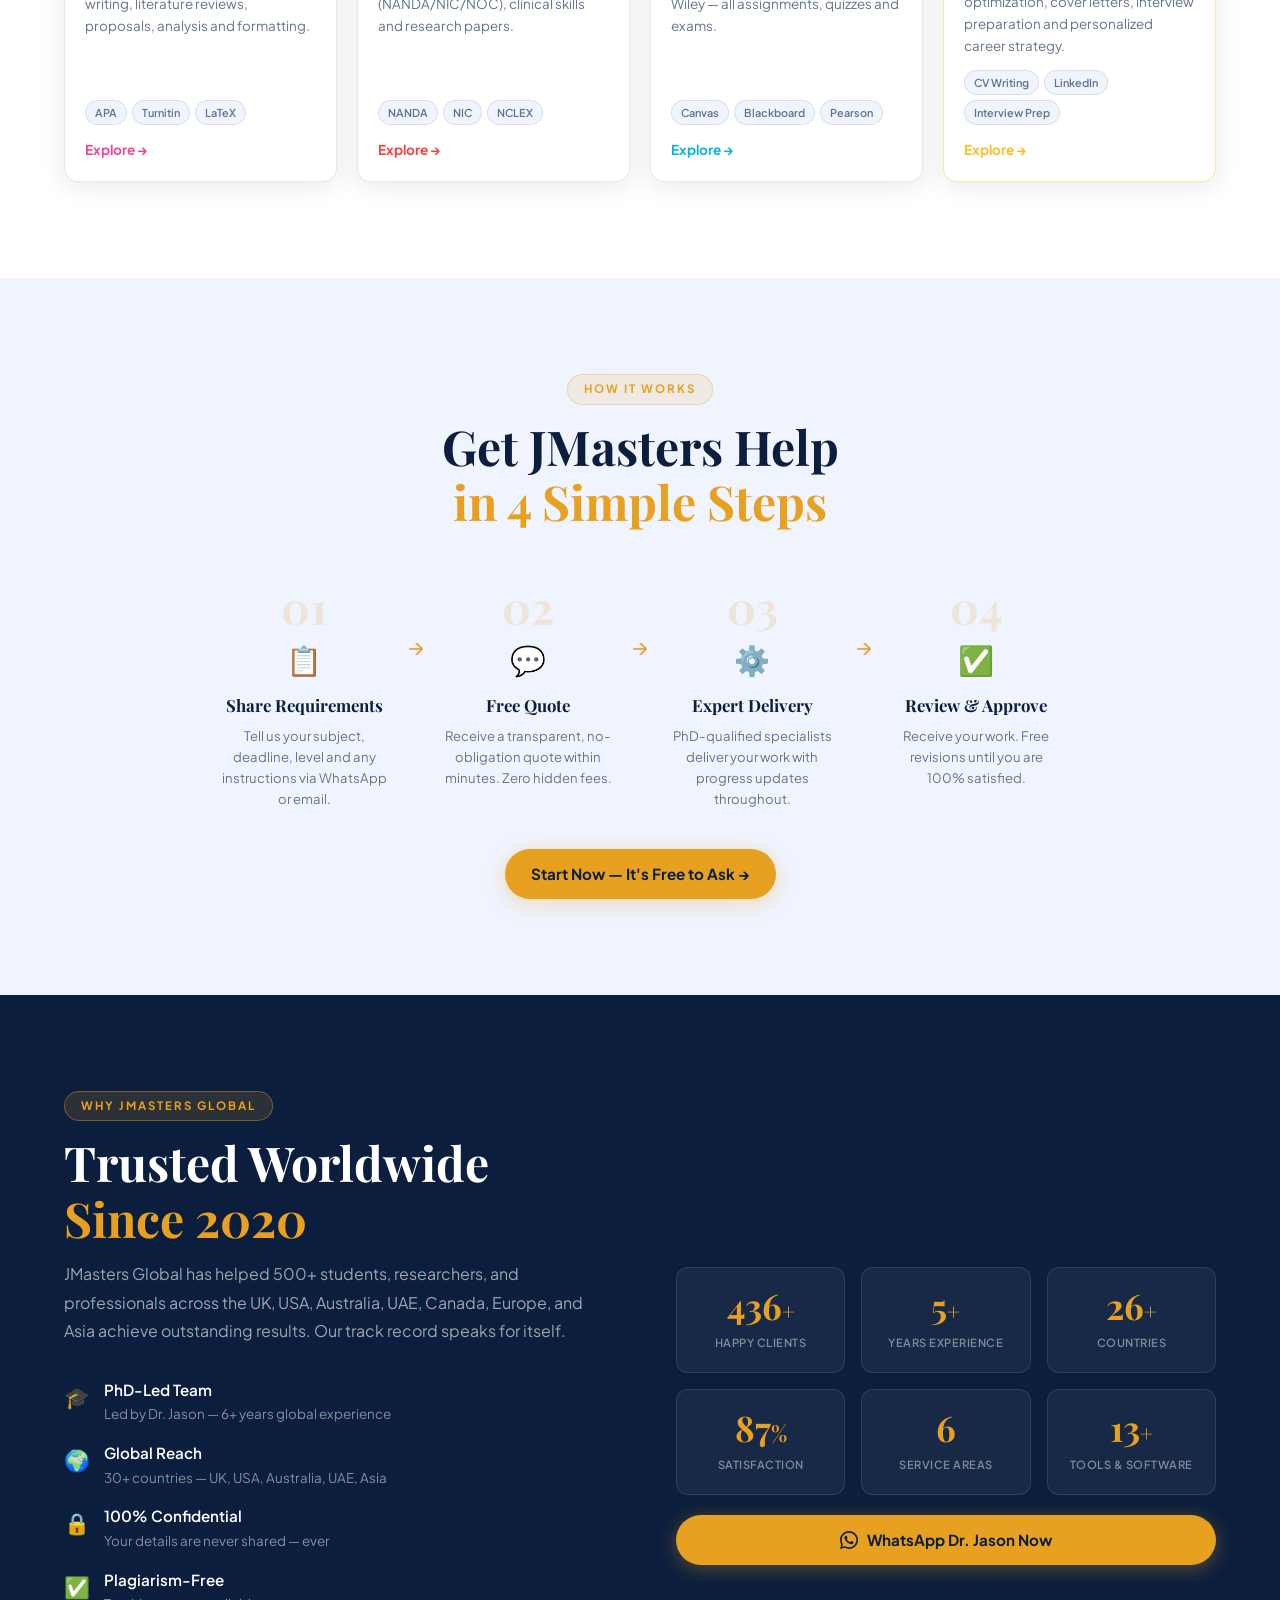
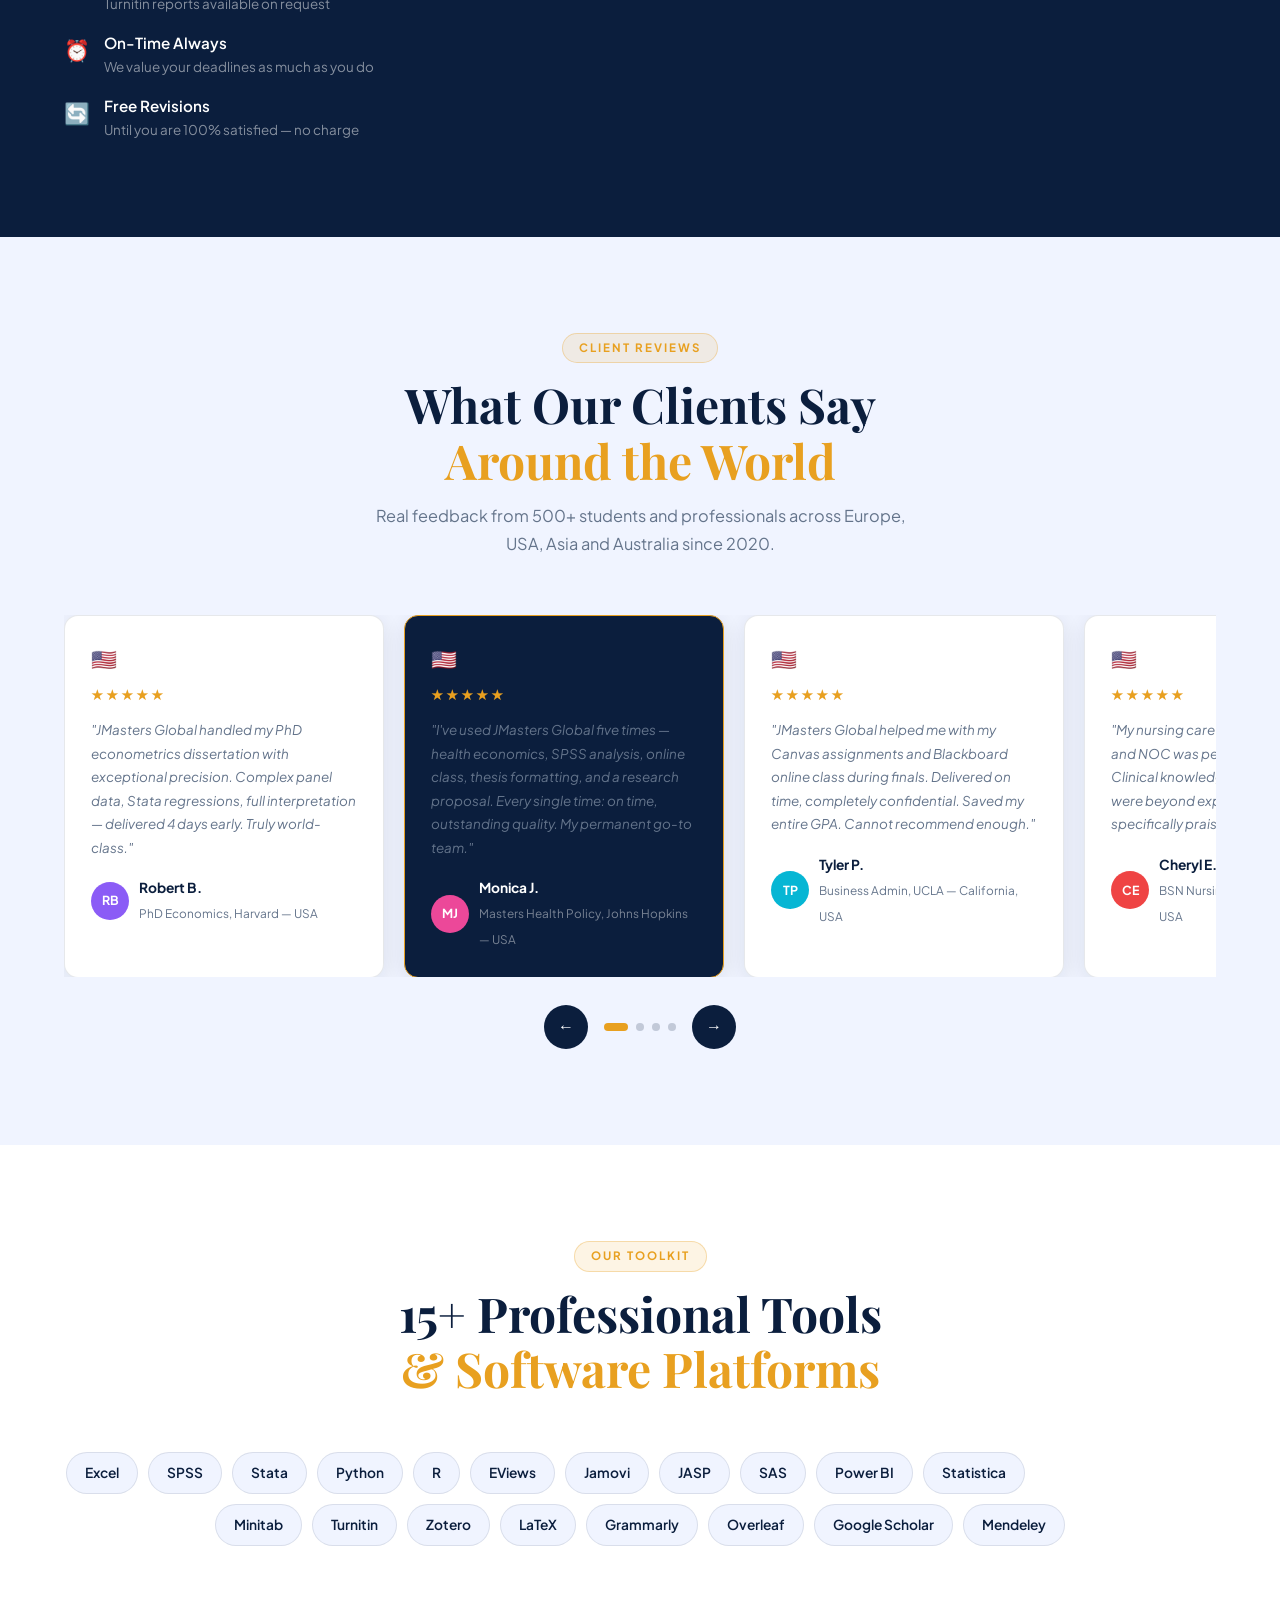
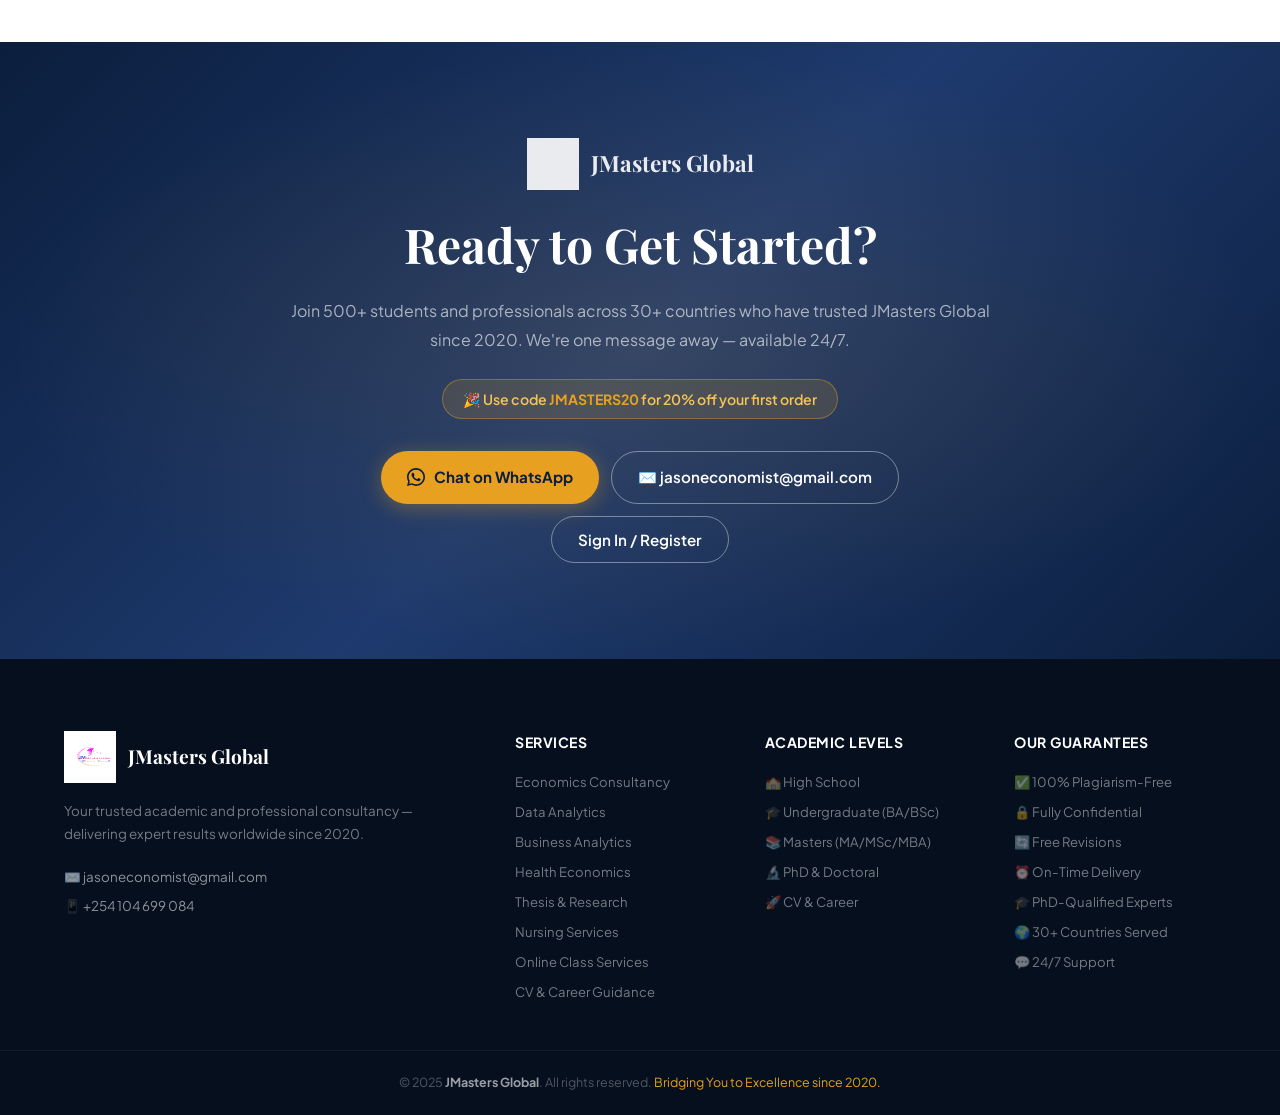
==== commit ee115f89: "Add files via upload" ====
--- a/index.html
+++ b/index.html
@@ -1,20 +1,19 @@
 <!DOCTYPE html>
 <html lang="en">
 <head>
-  <!-- Google tag (gtag.js) -->
-<script async src="https://www.googletagmanager.com/gtag/js?id=G-MMWP33FQR0"></script>
-<script>
-  window.dataLayer = window.dataLayer || [];
-  function gtag(){dataLayer.push(arguments);}
-  gtag('js', new Date());
-
-  gtag('config', 'G-MMWP33FQR0');
-</script>
   <meta charset="UTF-8"/>
   <meta name="viewport" content="width=device-width, initial-scale=1.0"/>
   <title>JMasters Global | Academic & Professional Consultancy Worldwide</title>
   <meta name="description" content="JMasters Global — expert academic consultancy. Economics, data analytics, thesis writing, health economics, nursing, CV & career guidance, online class support. PhD experts. 500+ clients since 2020."/>
   <meta name="keywords" content="JMasters Global, economics consultancy, data analytics, thesis writing, dissertation help, SPSS, Stata, health economics, nursing assignment, online class help, CV writing, career guidance, undergraduate help, masters PhD support"/>
+    <!-- Google tag (gtag.js) -->
+  <script async src="https://www.googletagmanager.com/gtag/js?id=G-MMWP33FQR0"></script>
+  <script>
+    window.dataLayer = window.dataLayer || [];
+    function gtag(){dataLayer.push(arguments);}
+    gtag('js', new Date());
+    gtag('config', 'G-MMWP33FQR0');
+  </script>
   <link rel="preconnect" href="https://fonts.googleapis.com"/>
   <link href="https://fonts.googleapis.com/css2?family=Playfair+Display:ital,wght@0,700;0,900;1,700&family=Plus+Jakarta+Sans:wght@300;400;500;600;700;800&display=swap" rel="stylesheet"/>
   <link rel="stylesheet" href="style.css"/>
@@ -150,7 +149,7 @@
       <div class="services-float-card">
         <div class="sfc-header">
           <span class="sfc-dot"></span>
-          <span>8 Expert Service Areas</span>
+          <span>10 Expert Service Areas</span>
         </div>
         <div class="sfc-list">
           <a href="services.html#economics" class="sfc-item"><span class="sfc-icon" style="background:rgba(139,92,246,.2)">📊</span><div><strong>Economics Consultancy</strong><small>Micro · Macro · Econometrics</small></div><span class="sfc-arrow">→</span></a>
@@ -160,6 +159,8 @@
           <a href="services.html#thesis" class="sfc-item"><span class="sfc-icon" style="background:rgba(236,72,153,.2)">📝</span><div><strong>Thesis & Research</strong><small>Undergrad to PhD</small></div><span class="sfc-arrow">→</span></a>
           <a href="services.html#nursing" class="sfc-item"><span class="sfc-icon" style="background:rgba(239,68,68,.2)">❤️</span><div><strong>Nursing Services</strong><small>NCLEX · Care Plans</small></div><span class="sfc-arrow">→</span></a>
           <a href="services.html#online" class="sfc-item"><span class="sfc-icon" style="background:rgba(6,182,212,.2)">🎓</span><div><strong>Online Class Support</strong><small>Canvas · Blackboard · Pearson</small></div><span class="sfc-arrow">→</span></a>
+          <a href="services.html#cs" class="sfc-item new-badge-item"><span class="sfc-icon" style="background:rgba(139,92,246,.2)">💻</span><div><strong>Computer Science</strong><small>Python · Java · ML · Web Dev</small></div><span class="new-badge">NEW</span></a>
+          <a href="services.html#finance" class="sfc-item new-badge-item"><span class="sfc-icon" style="background:rgba(16,185,129,.2)">💰</span><div><strong>Finance & Accounting</strong><small>Bookkeeping · Tax · QuickBooks</small></div><span class="new-badge">NEW</span></a>
           <a href="services.html#cv" class="sfc-item new-badge-item"><span class="sfc-icon" style="background:rgba(251,191,36,.2)">🚀</span><div><strong>CV & Career Guidance</strong><small>CV Writing · Interview Prep</small></div><span class="new-badge">NEW</span></a>
         </div>
         <a href="https://wa.me/+254104699084" class="sfc-cta" target="_blank">Get Free Quote in Minutes →</a>
@@ -236,7 +237,7 @@
   <div class="container">
     <div class="section-head">
       <span class="section-tag">Our Services</span>
-      <h2 class="section-title">JMasters Global —<br/><em>8 Expert Service Areas</em></h2>
+      <h2 class="section-title">JMasters Global —<br/><em>10 Expert Service Areas</em></h2>
       <p class="section-sub">Every service is led by PhD-qualified specialists with proven results across 30+ countries and 500+ satisfied clients.</p>
     </div>
     <div class="services-grid">
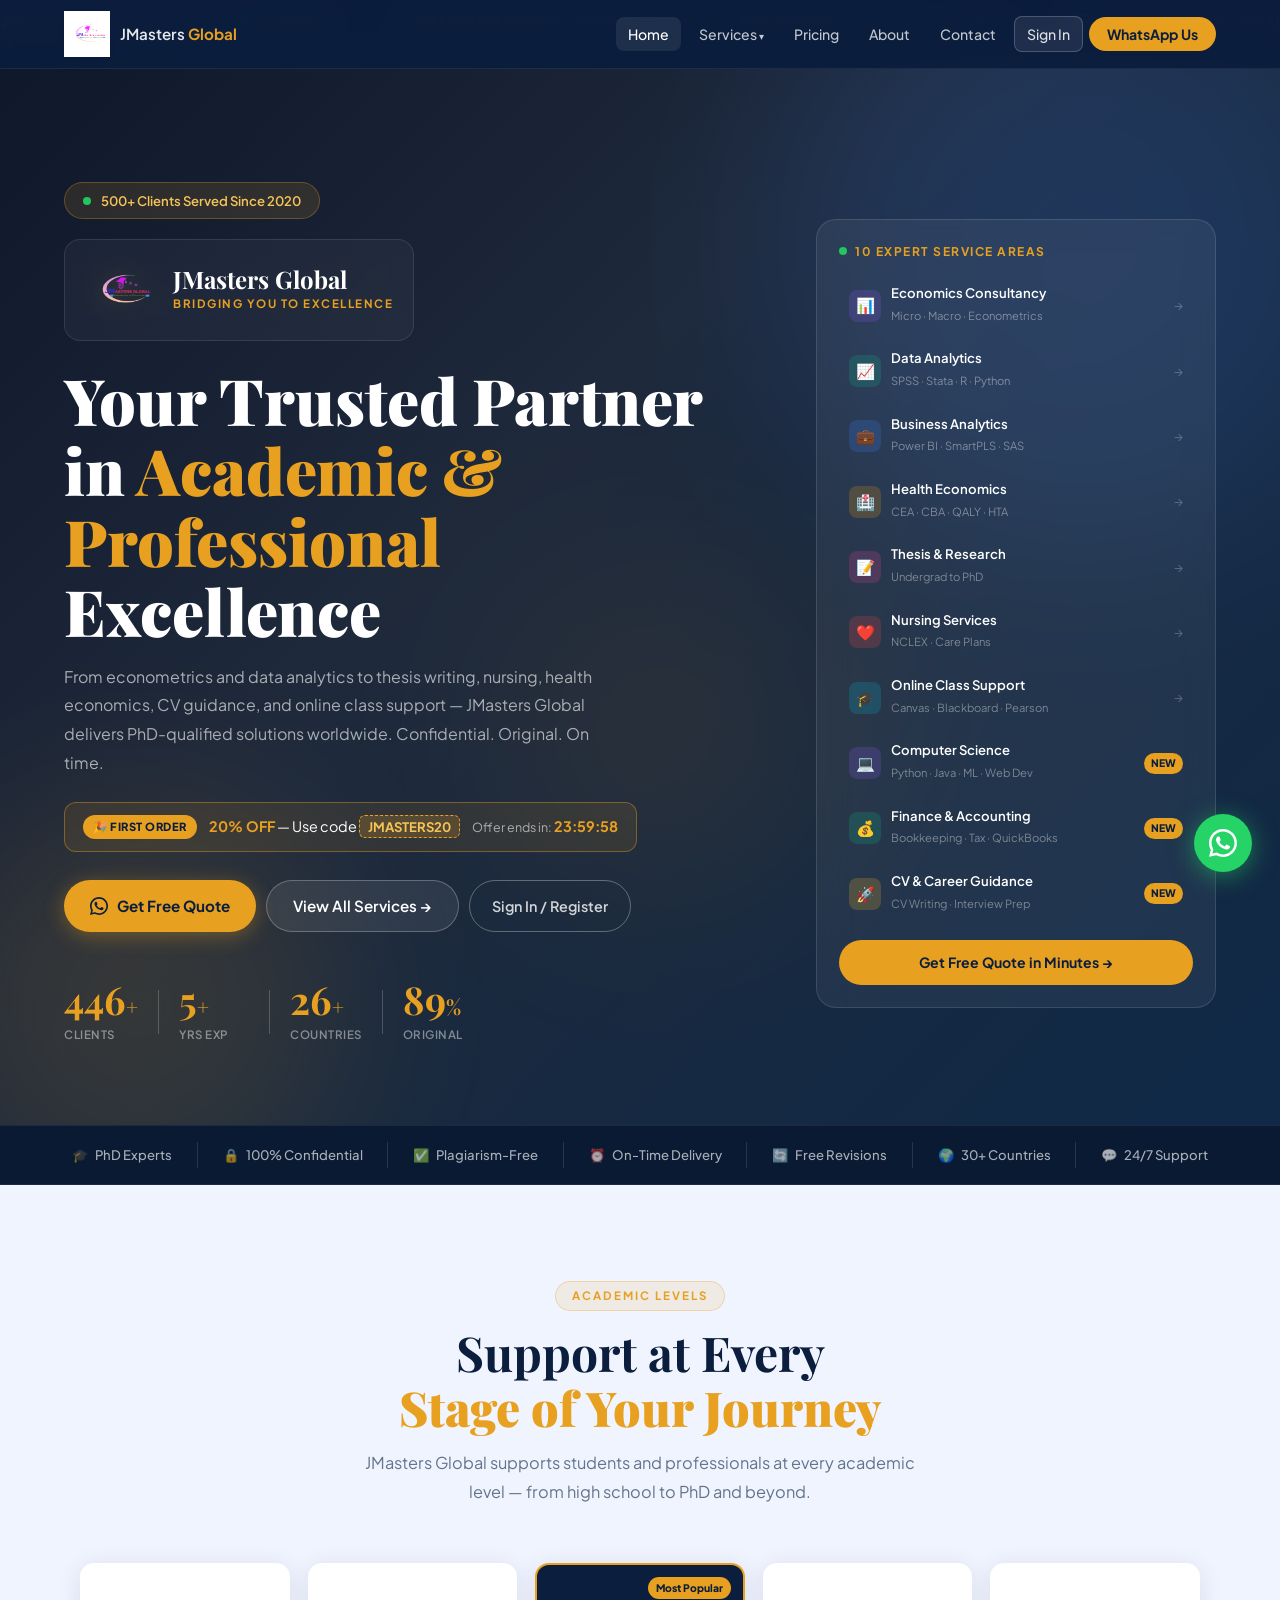
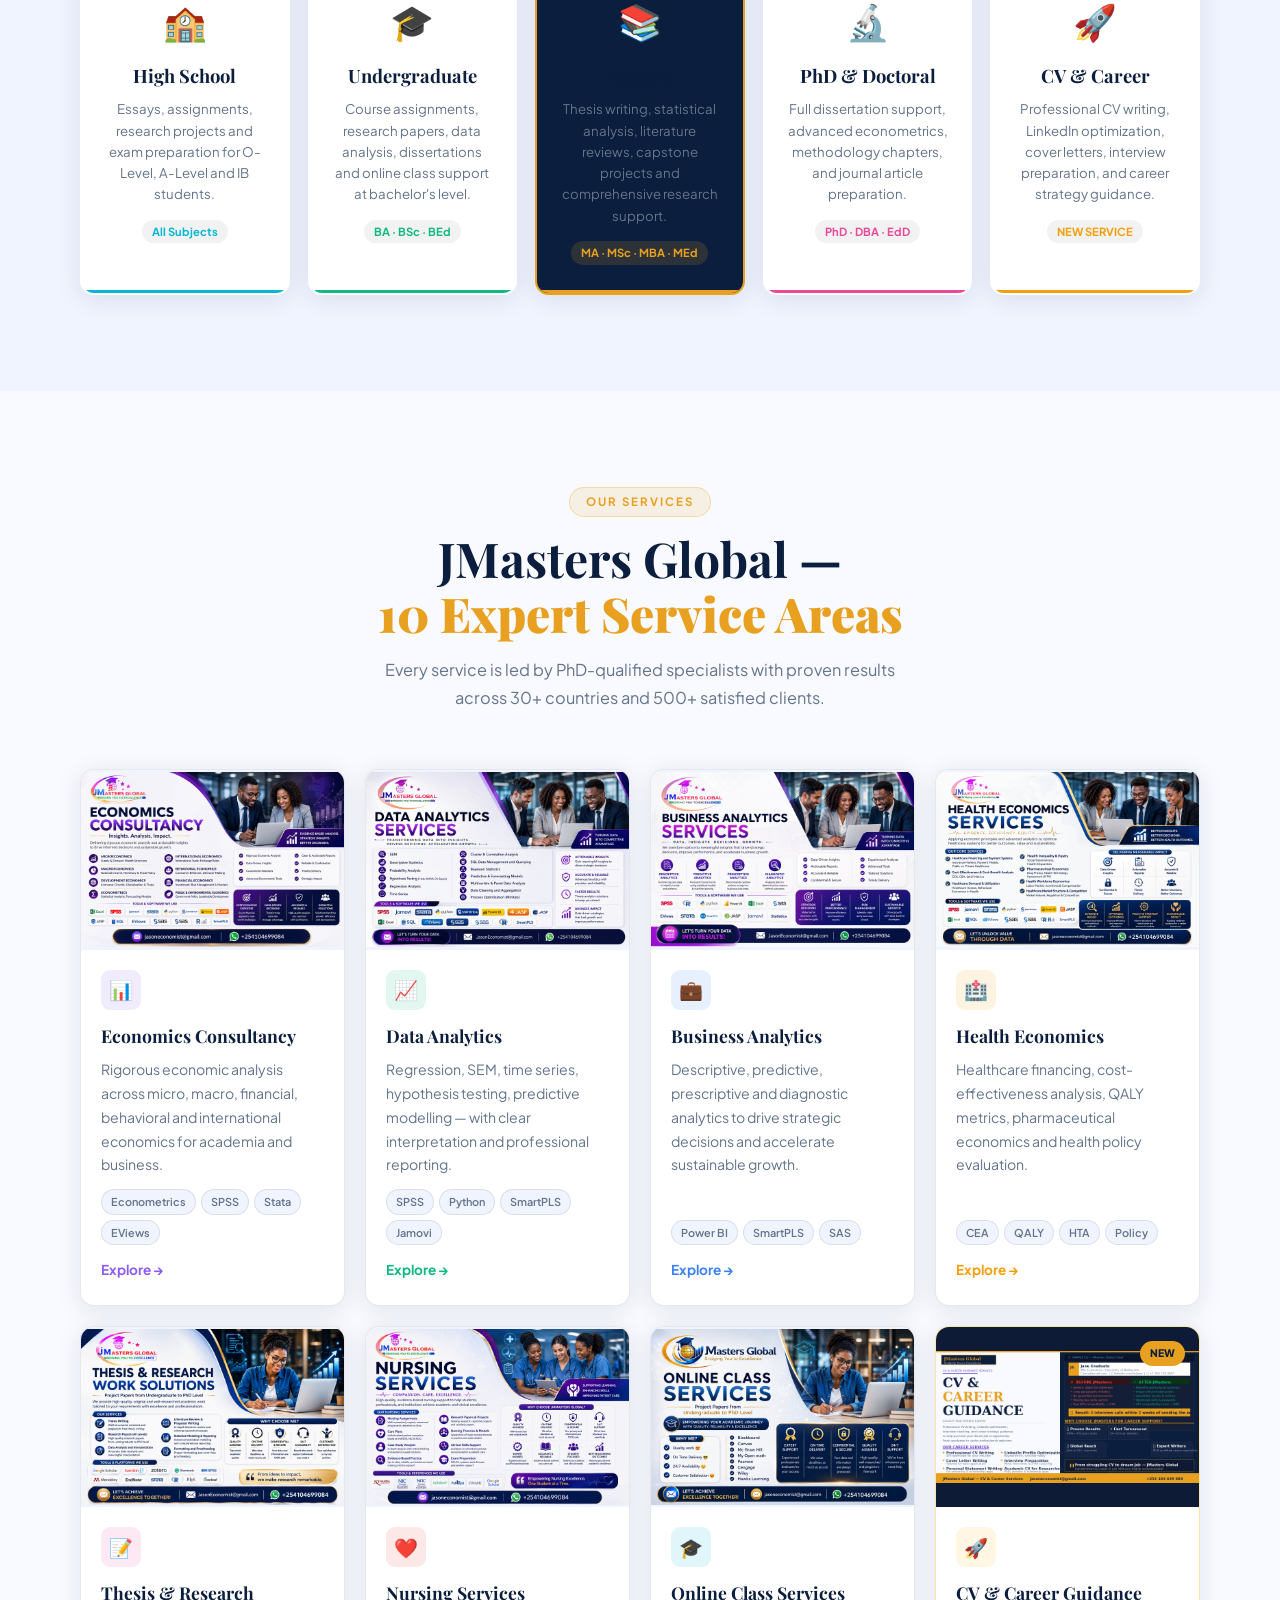
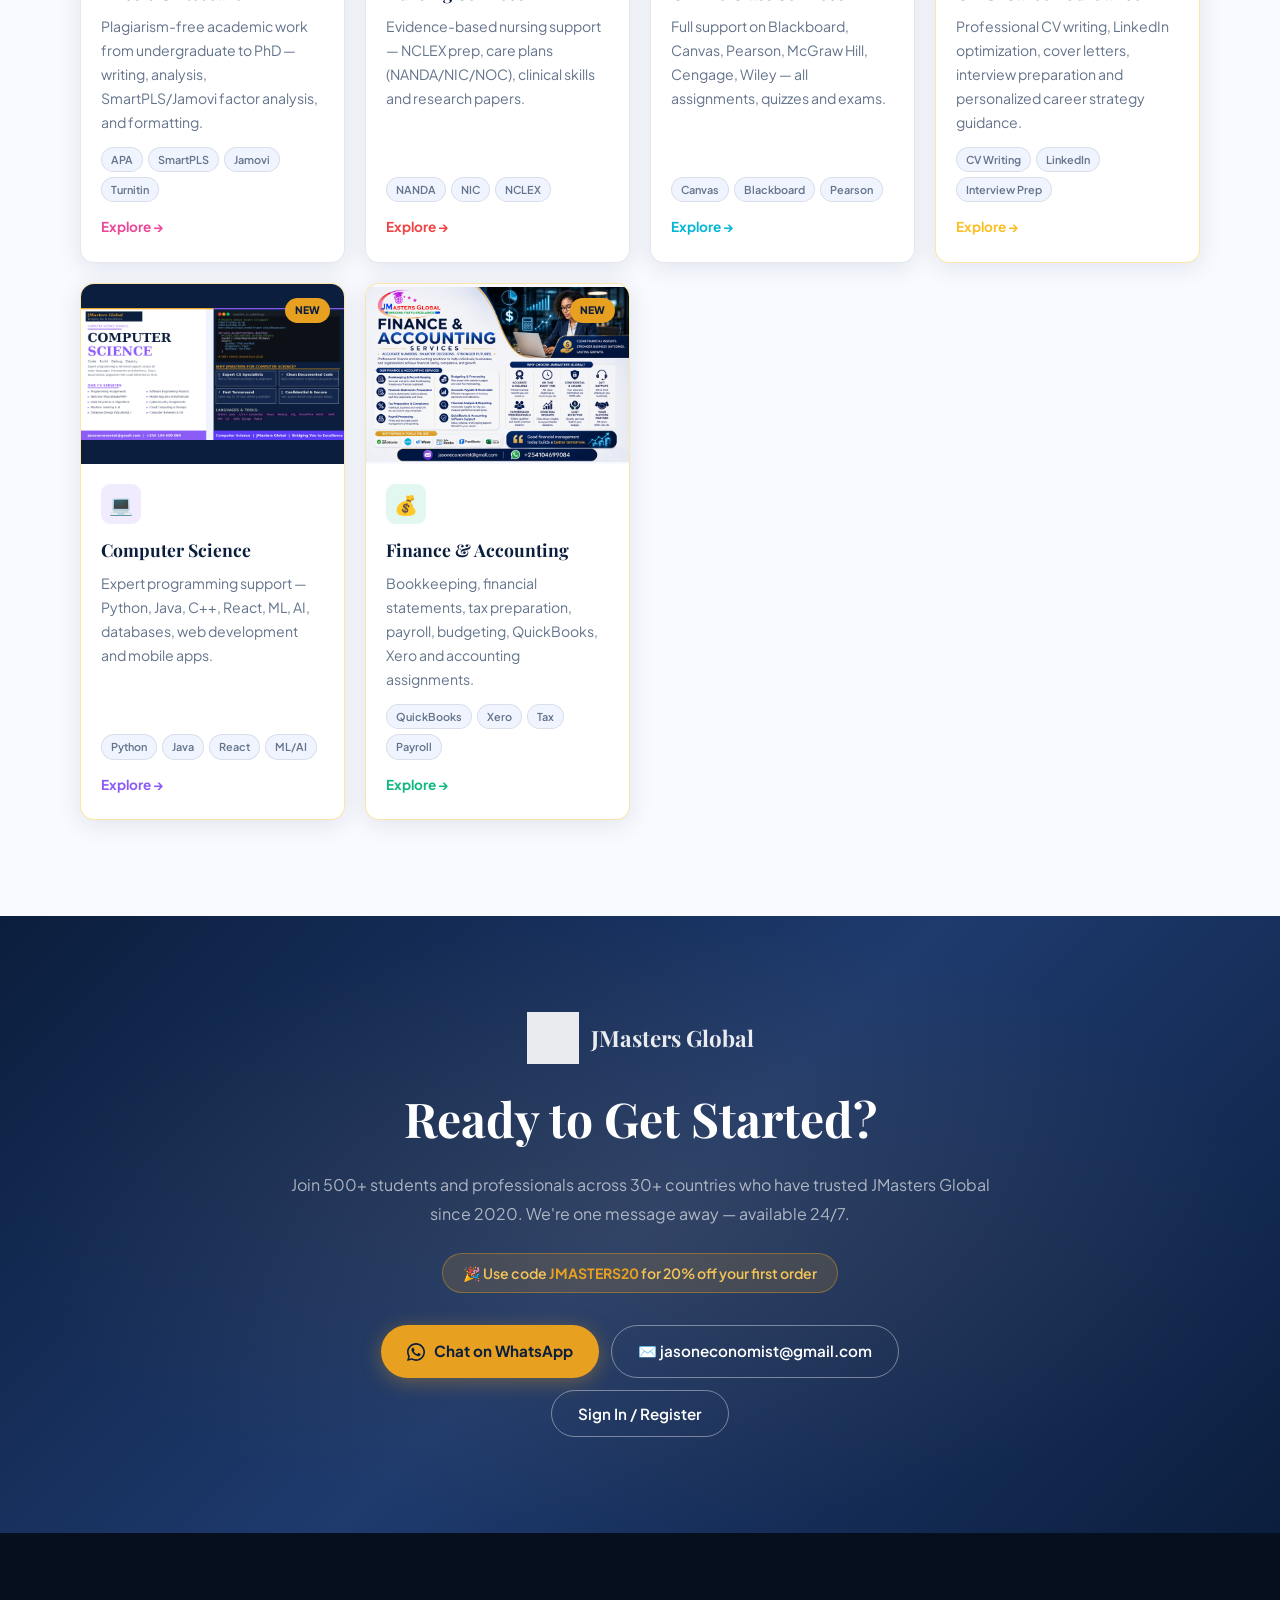
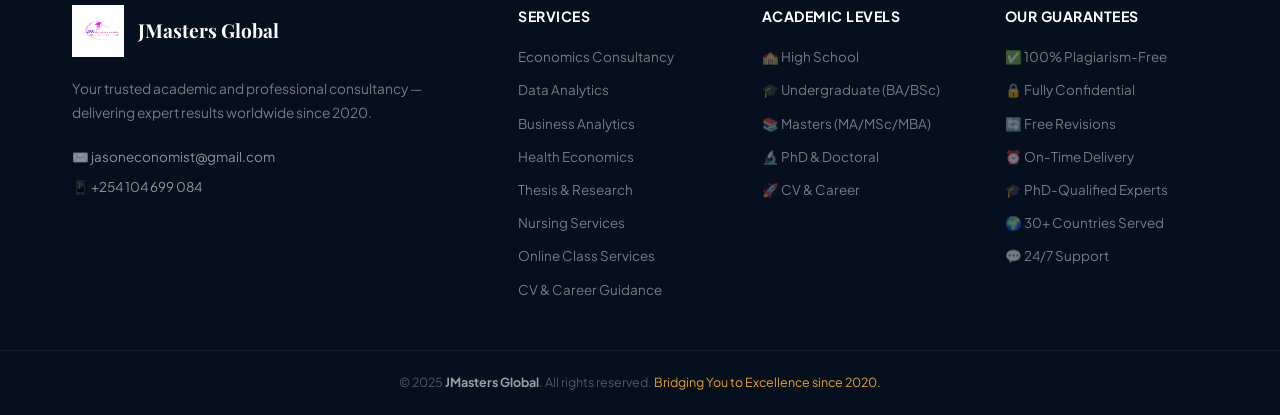
==== commit 0c85e434: "Add files via upload" ====
--- a/index.html
+++ b/index.html
@@ -96,6 +96,7 @@
           <a href="services.html#cv">🚀 CV & Career Guidance</a>
         </div>
       </li>
+      <li><a href="pricing.html">Pricing</a></li>
       <li><a href="about.html">About</a></li>
       <li><a href="contact.html">Contact</a></li>
       <li><button class="nav-login" id="openLogin">Sign In</button></li>
@@ -241,206 +242,121 @@
       <p class="section-sub">Every service is led by PhD-qualified specialists with proven results across 30+ countries and 500+ satisfied clients.</p>
     </div>
     <div class="services-grid">
-      <a href="services.html#economics" class="svc-card" style="--ac:#8B5CF6">
-        <div class="svc-img"><img src="economics.png" alt="Economics Consultancy" loading="lazy"/></div>
-        <div class="svc-body">
-          <div class="svc-ico" style="background:rgba(139,92,246,.12)">📊</div>
-          <h3>Economics Consultancy</h3>
-          <p>Micro, macro, econometrics, financial, behavioral and international economics — rigorous analysis for academia and business.</p>
-          <div class="svc-chips"><span>Econometrics</span><span>SPSS</span><span>Stata</span><span>R</span></div>
-          <span class="svc-cta">Explore →</span>
-        </div>
-      </a>
-      <a href="services.html#data" class="svc-card" style="--ac:#10B981">
-        <div class="svc-img"><img src="data-analytics.png" alt="Data Analytics" loading="lazy"/></div>
-        <div class="svc-body">
-          <div class="svc-ico" style="background:rgba(16,185,129,.12)">📈</div>
-          <h3>Data Analytics</h3>
-          <p>Regression, SEM, time series, hypothesis testing, predictive modelling — with clear, actionable interpretation.</p>
-          <div class="svc-chips"><span>Python</span><span>R</span><span>Power BI</span><span>SQL</span></div>
-          <span class="svc-cta">Explore →</span>
-        </div>
-      </a>
-      <a href="services.html#business" class="svc-card" style="--ac:#3B82F6">
-        <div class="svc-img"><img src="business-analytics.png" alt="Business Analytics" loading="lazy"/></div>
-        <div class="svc-body">
-          <div class="svc-ico" style="background:rgba(59,130,246,.12)">💼</div>
-          <h3>Business Analytics</h3>
-          <p>Descriptive, predictive, prescriptive and diagnostic analytics to drive strategic decisions and growth.</p>
-          <div class="svc-chips"><span>Power BI</span><span>SmartPLS</span><span>SAS</span></div>
-          <span class="svc-cta">Explore →</span>
-        </div>
-      </a>
-      <a href="services.html#health" class="svc-card" style="--ac:#F59E0B">
-        <div class="svc-img"><img src="health-economics.png" alt="Health Economics" loading="lazy"/></div>
-        <div class="svc-body">
-          <div class="svc-ico" style="background:rgba(245,158,11,.12)">🏥</div>
-          <h3>Health Economics</h3>
-          <p>Healthcare financing, CEA, CBA, QALY metrics, pharmaceutical economics and health policy evaluation.</p>
-          <div class="svc-chips"><span>CEA</span><span>QALY</span><span>HTA</span><span>Policy</span></div>
-          <span class="svc-cta">Explore →</span>
-        </div>
-      </a>
-      <a href="services.html#thesis" class="svc-card" style="--ac:#EC4899">
-        <div class="svc-img"><img src="thesis.png" alt="Thesis & Research" loading="lazy"/></div>
-        <div class="svc-body">
-          <div class="svc-ico" style="background:rgba(236,72,153,.12)">📝</div>
-          <h3>Thesis & Research</h3>
-          <p>Plagiarism-free academic work from undergraduate to PhD — writing, literature reviews, proposals, analysis and formatting.</p>
-          <div class="svc-chips"><span>APA</span><span>Turnitin</span><span>LaTeX</span></div>
-          <span class="svc-cta">Explore →</span>
-        </div>
-      </a>
-      <a href="services.html#nursing" class="svc-card" style="--ac:#EF4444">
-        <div class="svc-img"><img src="nursing.png" alt="Nursing Services" loading="lazy"/></div>
-        <div class="svc-body">
-          <div class="svc-ico" style="background:rgba(239,68,68,.12)">❤️</div>
-          <h3>Nursing Services</h3>
-          <p>Evidence-based nursing support — NCLEX prep, care plans (NANDA/NIC/NOC), clinical skills and research papers.</p>
-          <div class="svc-chips"><span>NANDA</span><span>NIC</span><span>NCLEX</span></div>
-          <span class="svc-cta">Explore →</span>
-        </div>
-      </a>
-      <a href="services.html#online" class="svc-card" style="--ac:#06B6D4">
-        <div class="svc-img"><img src="online-classes.png" alt="Online Classes" loading="lazy"/></div>
-        <div class="svc-body">
-          <div class="svc-ico" style="background:rgba(6,182,212,.12)">🎓</div>
-          <h3>Online Class Services</h3>
-          <p>Full support on Blackboard, Canvas, Pearson, McGraw Hill, Cengage, Wiley — all assignments, quizzes and exams.</p>
-          <div class="svc-chips"><span>Canvas</span><span>Blackboard</span><span>Pearson</span></div>
-          <span class="svc-cta">Explore →</span>
-        </div>
-      </a>
-      <a href="services.html#cv" class="svc-card new-svc" style="--ac:#FBBF24">
-        <div class="new-svc-ribbon">NEW</div>
-        <div class="svc-img" style="background:linear-gradient(135deg,#1a1a2e,#16213e);display:flex;align-items:center;justify-content:center;font-size:4rem;height:200px;">🚀</div>
-        <div class="svc-body">
-          <div class="svc-ico" style="background:rgba(251,191,36,.12)">🚀</div>
-          <h3>CV & Career Guidance</h3>
-          <p>Professional CV writing, LinkedIn optimization, cover letters, interview preparation and personalized career strategy.</p>
-          <div class="svc-chips"><span>CV Writing</span><span>LinkedIn</span><span>Interview Prep</span></div>
-          <span class="svc-cta">Explore →</span>
-        </div>
-      </a>
-    </div>
-  </div>
-</section>
-
-<!-- HOW IT WORKS -->
-<section class="section how-section">
-  <div class="container">
-    <div class="section-head">
-      <span class="section-tag">How It Works</span>
-      <h2 class="section-title">Get JMasters Help<br/><em>in 4 Simple Steps</em></h2>
-    </div>
-    <div class="steps-row">
-      <div class="step-card"><div class="step-n">01</div><div class="step-ico">📋</div><h3>Share Requirements</h3><p>Tell us your subject, deadline, level and any instructions via WhatsApp or email.</p></div>
-      <div class="step-arrow">→</div>
-      <div class="step-card"><div class="step-n">02</div><div class="step-ico">💬</div><h3>Free Quote</h3><p>Receive a transparent, no-obligation quote within minutes. Zero hidden fees.</p></div>
-      <div class="step-arrow">→</div>
-      <div class="step-card"><div class="step-n">03</div><div class="step-ico">⚙️</div><h3>Expert Delivery</h3><p>PhD-qualified specialists deliver your work with progress updates throughout.</p></div>
-      <div class="step-arrow">→</div>
-      <div class="step-card"><div class="step-n">04</div><div class="step-ico">✅</div><h3>Review & Approve</h3><p>Receive your work. Free revisions until you are 100% satisfied.</p></div>
-    </div>
-    <div class="steps-cta">
-      <a href="https://wa.me/+254104699084" class="btn-primary" target="_blank">Start Now — It's Free to Ask →</a>
-    </div>
-  </div>
-</section>
-
-<!-- WHY CHOOSE US -->
-<section class="section why-section">
-  <div class="container why-wrap">
-    <div class="why-left">
-      <span class="section-tag light">Why JMasters Global</span>
-      <h2 class="section-title" style="color:#fff">Trusted Worldwide<br/><em>Since 2020</em></h2>
-      <p style="color:rgba(255,255,255,.6);line-height:1.8;margin-bottom:32px;">JMasters Global has helped 500+ students, researchers, and professionals across the UK, USA, Australia, UAE, Canada, Europe, and Asia achieve outstanding results. Our track record speaks for itself.</p>
-      <div class="why-feats">
-        <div class="wf"><span class="wf-icon">🎓</span><div><strong>PhD-Led Team</strong><p>Led by Dr. Jason — 6+ years global experience</p></div></div>
-        <div class="wf"><span class="wf-icon">🌍</span><div><strong>Global Reach</strong><p>30+ countries — UK, USA, Australia, UAE, Asia</p></div></div>
-        <div class="wf"><span class="wf-icon">🔒</span><div><strong>100% Confidential</strong><p>Your details are never shared — ever</p></div></div>
-        <div class="wf"><span class="wf-icon">✅</span><div><strong>Plagiarism-Free</strong><p>Turnitin reports available on request</p></div></div>
-        <div class="wf"><span class="wf-icon">⏰</span><div><strong>On-Time Always</strong><p>We value your deadlines as much as you do</p></div></div>
-        <div class="wf"><span class="wf-icon">🔄</span><div><strong>Free Revisions</strong><p>Until you are 100% satisfied — no charge</p></div></div>
-      </div>
-    </div>
-    <div class="why-right">
-      <div class="why-stats-grid">
-        <div class="ws"><span class="ws-n" data-target="500">0</span><span class="ws-plus">+</span><span class="ws-l">Happy Clients</span></div>
-        <div class="ws"><span class="ws-n" data-target="6">0</span><span class="ws-plus">+</span><span class="ws-l">Years Experience</span></div>
-        <div class="ws"><span class="ws-n" data-target="30">0</span><span class="ws-plus">+</span><span class="ws-l">Countries</span></div>
-        <div class="ws"><span class="ws-n" data-target="100">0</span><span class="ws-plus">%</span><span class="ws-l">Satisfaction</span></div>
-        <div class="ws"><span class="ws-n" data-target="8">0</span><span class="ws-plus"></span><span class="ws-l">Service Areas</span></div>
-        <div class="ws"><span class="ws-n" data-target="15">0</span><span class="ws-plus">+</span><span class="ws-l">Tools & Software</span></div>
-      </div>
-      <a href="https://wa.me/+254104699084" class="btn-primary wa-full" target="_blank">
-        <svg width="18" height="18" viewBox="0 0 24 24" fill="currentColor"><path d="M17.472 14.382c-.297-.149-1.758-.867-2.03-.967-.273-.099-.471-.148-.67.15-.197.297-.767.966-.94 1.164-.173.199-.347.223-.644.075-.297-.15-1.255-.463-2.39-1.475-.883-.788-1.48-1.761-1.653-2.059-.173-.297-.018-.458.13-.606.134-.133.298-.347.446-.52.149-.174.198-.298.298-.497.099-.198.05-.371-.025-.52-.075-.149-.669-1.612-.916-2.207-.242-.579-.487-.5-.669-.51-.173-.008-.371-.01-.57-.01-.198 0-.52.074-.792.372-.272.297-1.04 1.016-1.04 2.479 0 1.462 1.065 2.875 1.213 3.074.149.198 2.096 3.2 5.077 4.487.709.306 1.262.489 1.694.625.712.227 1.36.195 1.871.118.571-.085 1.758-.719 2.006-1.413.248-.694.248-1.289.173-1.413z"/><path d="M12 0C5.373 0 0 5.373 0 12c0 2.123.554 4.118 1.528 5.845L.057 23.885l6.222-1.432A11.94 11.94 0 0012 24c6.627 0 12-5.373 12-12S18.627 0 12 0zm0 21.818a9.817 9.817 0 01-5.003-1.366l-.358-.213-3.712.854.87-3.612-.234-.371A9.818 9.818 0 012.182 12C2.182 6.57 6.57 2.182 12 2.182S21.818 6.57 21.818 12 17.43 21.818 12 21.818z"/></svg>
-        WhatsApp Dr. Jason Now
-      </a>
-    </div>
-  </div>
-</section>
-
-<!-- TESTIMONIALS -->
-<section class="section testi-section">
-  <div class="container">
-    <div class="section-head">
-      <span class="section-tag">Client Reviews</span>
-      <h2 class="section-title">What Our Clients Say<br/><em>Around the World</em></h2>
-      <p class="section-sub">Real feedback from 500+ students and professionals across Europe, USA, Asia and Australia since 2020.</p>
-    </div>
-    <div class="testi-carousel" id="testiCarousel">
-      <div class="testi-track" id="testiTrack">
-
-        <div class="tcard"><div class="tc-flag">🇺🇸</div><div class="tc-stars">★★★★★</div><p>"JMasters Global handled my PhD econometrics dissertation with exceptional precision. Complex panel data, Stata regressions, full interpretation — delivered 4 days early. Truly world-class."</p><div class="tc-author"><div class="tc-av" style="background:#8B5CF6">RB</div><div><strong>Robert B.</strong><span>PhD Economics, Harvard — USA</span></div></div></div>
-
-        <div class="tcard featured-t"><div class="tc-flag">🇺🇸</div><div class="tc-stars">★★★★★</div><p>"I've used JMasters Global five times — health economics, SPSS analysis, online class, thesis formatting, and a research proposal. Every single time: on time, outstanding quality. My permanent go-to team."</p><div class="tc-author"><div class="tc-av" style="background:#EC4899">MJ</div><div><strong>Monica J.</strong><span>Masters Health Policy, Johns Hopkins — USA</span></div></div></div>
-
-        <div class="tcard"><div class="tc-flag">🇺🇸</div><div class="tc-stars">★★★★★</div><p>"JMasters Global helped me with my Canvas assignments and Blackboard online class during finals. Delivered on time, completely confidential. Saved my entire GPA. Cannot recommend enough."</p><div class="tc-author"><div class="tc-av" style="background:#06B6D4">TP</div><div><strong>Tyler P.</strong><span>Business Admin, UCLA — California, USA</span></div></div></div>
-
-        <div class="tcard"><div class="tc-flag">🇺🇸</div><div class="tc-stars">★★★★★</div><p>"My nursing care plan using NANDA, NIC and NOC was perfectly structured. Clinical knowledge and attention to detail were beyond expectations. My professor specifically praised the quality."</p><div class="tc-author"><div class="tc-av" style="background:#EF4444">CE</div><div><strong>Cheryl E.</strong><span>BSN Nursing, University of Florida — USA</span></div></div></div>
-
-        <div class="tcard"><div class="tc-flag">🇦🇺</div><div class="tc-stars">★★★★★</div><p>"JMasters Global completed my 90-page Masters health economics thesis on Australia's public healthcare system. Perfectly structured, fully cited, Turnitin clean. My supervisor was genuinely impressed."</p><div class="tc-author"><div class="tc-av" style="background:#10B981">LW</div><div><strong>Lachlan W.</strong><span>Masters Health Economics, Uni of Melbourne</span></div></div></div>
-
-        <div class="tcard"><div class="tc-flag">🇦🇺</div><div class="tc-stars">★★★★★</div><p>"Contacted JMasters Global at 11pm with urgent SPSS regression work. Received polished, fully explained results by 6am. The 24/7 support is absolutely real. Consistently excellent."</p><div class="tc-author"><div class="tc-av" style="background:#F59E0B">NA</div><div><strong>Natasha A.</strong><span>PhD Candidate, University of Queensland</span></div></div></div>
-
-        <div class="tcard"><div class="tc-flag">🇦🇺</div><div class="tc-stars">★★★★★</div><p>"Used JMasters for CV writing and career guidance after my Masters. They completely transformed my CV and LinkedIn profile. I landed three interviews within two weeks of sending it out!"</p><div class="tc-author"><div class="tc-av" style="background:#FBBF24">BF</div><div><strong>Brianna F.</strong><span>Masters Graduate, Monash University</span></div></div></div>
-
-        <div class="tcard"><div class="tc-flag">🇬🇧</div><div class="tc-stars">★★★★★</div><p>"Exceptional econometrics support for my LSE research project. JMasters Global's understanding of EViews, panel data and time series modelling is at the highest professional level."</p><div class="tc-author"><div class="tc-av" style="background:#8B5CF6">OC</div><div><strong>Oliver C.</strong><span>MSc Economics, LSE — London, UK</span></div></div></div>
-
-        <div class="tcard"><div class="tc-flag">🇩🇪</div><div class="tc-stars">★★★★★</div><p>"As an international student in Germany I needed SEM analysis using SmartPLS for my dissertation. JMasters Global delivered a flawless analysis with full English interpretation. Excellent throughout."</p><div class="tc-author"><div class="tc-av" style="background:#3B82F6">KM</div><div><strong>Katharina M.</strong><span>PhD Management, University of Munich</span></div></div></div>
-
-        <div class="tcard"><div class="tc-flag">🇫🇷</div><div class="tc-stars">★★★★★</div><p>"JMasters Global wrote my financial economics paper with precise Harvard citations and zero plagiarism. Submitted with full confidence and received excellent feedback from my professor in Paris."</p><div class="tc-author"><div class="tc-av" style="background:#EC4899">SL</div><div><strong>Sophie L.</strong><span>Masters Finance, Sciences Po — Paris, France</span></div></div></div>
-
-        <div class="tcard"><div class="tc-flag">🇸🇬</div><div class="tc-stars">★★★★★</div><p>"Business analytics support for my MBA capstone in Singapore was outstanding. Power BI dashboards and predictive modelling delivered to a professional standard that impressed my entire committee."</p><div class="tc-author"><div class="tc-av" style="background:#06B6D4">HT</div><div><strong>Hiroshi T.</strong><span>MBA, National University of Singapore</span></div></div></div>
-
-        <div class="tcard"><div class="tc-flag">🇮🇳</div><div class="tc-stars">★★★★★</div><p>"Excellent help with my development economics thesis — poverty analysis, regression models and academic formatting. Dr. Jason's team understood my research perfectly. Five stars without hesitation."</p><div class="tc-author"><div class="tc-av" style="background:#F59E0B">PK</div><div><strong>Priya K.</strong><span>Masters Dev. Economics, NUS — Singapore</span></div></div></div>
-
-      </div>
-    </div>
-    <div class="testi-controls">
-      <button class="tc-btn" id="tcPrev">←</button>
-      <div class="tc-dots" id="tcDots"></div>
-      <button class="tc-btn" id="tcNext">→</button>
-    </div>
-  </div>
-</section>
-
-<!-- TOOLS -->
-<section class="section tools-section">
-  <div class="container">
-    <div class="section-head">
-      <span class="section-tag">Our Toolkit</span>
-      <h2 class="section-title">15+ Professional Tools<br/><em>& Software Platforms</em></h2>
-    </div>
-    <div class="tools-wrap">
-      <div class="tool-pill">Excel</div><div class="tool-pill">SPSS</div><div class="tool-pill">Stata</div>
-      <div class="tool-pill">Python</div><div class="tool-pill">R</div><div class="tool-pill">EViews</div>
-      <div class="tool-pill">Jamovi</div><div class="tool-pill">JASP</div><div class="tool-pill">SAS</div>
-      <div class="tool-pill">Power BI</div><div class="tool-pill">Statistica</div><div class="tool-pill">SmartPLS</div>
-      <div class="tool-pill">SQL</div><div class="tool-pill">Minitab</div><div class="tool-pill">Turnitin</div>
-      <div class="tool-pill">Zotero</div><div class="tool-pill">LaTeX</div><div class="tool-pill">Grammarly</div>
-      <div class="tool-pill">Overleaf</div><div class="tool-pill">Google Scholar</div><div class="tool-pill">Mendeley</div>
+
+        <a href="services.html#economics" class="svc-card" style="--ac:#8B5CF6">
+          <div class="svc-img"><img src="economics.png" alt="Economics Consultancy" loading="lazy"/></div>
+          <div class="svc-body">
+            <div class="svc-ico" style="background:rgba(139,92,246,.12)">📊</div>
+            <h3>Economics Consultancy</h3>
+            <p>Rigorous economic analysis across micro, macro, financial, behavioral and international economics for academia and business.</p>
+            <div class="svc-chips"><span>Econometrics</span><span>SPSS</span><span>Stata</span><span>EViews</span></div>
+            <span class="svc-cta">Explore →</span>
+          </div>
+        </a>
+
+        <a href="services.html#data" class="svc-card" style="--ac:#10B981">
+          <div class="svc-img"><img src="data-analytics.png" alt="Data Analytics" loading="lazy"/></div>
+          <div class="svc-body">
+            <div class="svc-ico" style="background:rgba(16,185,129,.12)">📈</div>
+            <h3>Data Analytics</h3>
+            <p>Regression, SEM, time series, hypothesis testing, predictive modelling — with clear interpretation and professional reporting.</p>
+            <div class="svc-chips"><span>SPSS</span><span>Python</span><span>SmartPLS</span><span>Jamovi</span></div>
+            <span class="svc-cta">Explore →</span>
+          </div>
+        </a>
+
+        <a href="services.html#business" class="svc-card" style="--ac:#3B82F6">
+          <div class="svc-img"><img src="business-analytics.png" alt="Business Analytics" loading="lazy"/></div>
+          <div class="svc-body">
+            <div class="svc-ico" style="background:rgba(59,130,246,.12)">💼</div>
+            <h3>Business Analytics</h3>
+            <p>Descriptive, predictive, prescriptive and diagnostic analytics to drive strategic decisions and accelerate sustainable growth.</p>
+            <div class="svc-chips"><span>Power BI</span><span>SmartPLS</span><span>SAS</span></div>
+            <span class="svc-cta">Explore →</span>
+          </div>
+        </a>
+
+        <a href="services.html#health" class="svc-card" style="--ac:#F59E0B">
+          <div class="svc-img"><img src="health-economics.png" alt="Health Economics" loading="lazy"/></div>
+          <div class="svc-body">
+            <div class="svc-ico" style="background:rgba(245,158,11,.12)">🏥</div>
+            <h3>Health Economics</h3>
+            <p>Healthcare financing, cost-effectiveness analysis, QALY metrics, pharmaceutical economics and health policy evaluation.</p>
+            <div class="svc-chips"><span>CEA</span><span>QALY</span><span>HTA</span><span>Policy</span></div>
+            <span class="svc-cta">Explore →</span>
+          </div>
+        </a>
+
+        <a href="services.html#thesis" class="svc-card" style="--ac:#EC4899">
+          <div class="svc-img"><img src="thesis.png" alt="Thesis and Research" loading="lazy"/></div>
+          <div class="svc-body">
+            <div class="svc-ico" style="background:rgba(236,72,153,.12)">📝</div>
+            <h3>Thesis & Research</h3>
+            <p>Plagiarism-free academic work from undergraduate to PhD — writing, analysis, SmartPLS/Jamovi factor analysis, and formatting.</p>
+            <div class="svc-chips"><span>APA</span><span>SmartPLS</span><span>Jamovi</span><span>Turnitin</span></div>
+            <span class="svc-cta">Explore →</span>
+          </div>
+        </a>
+
+        <a href="services.html#nursing" class="svc-card" style="--ac:#EF4444">
+          <div class="svc-img"><img src="nursing.png" alt="Nursing Services" loading="lazy"/></div>
+          <div class="svc-body">
+            <div class="svc-ico" style="background:rgba(239,68,68,.12)">❤️</div>
+            <h3>Nursing Services</h3>
+            <p>Evidence-based nursing support — NCLEX prep, care plans (NANDA/NIC/NOC), clinical skills and research papers.</p>
+            <div class="svc-chips"><span>NANDA</span><span>NIC</span><span>NCLEX</span></div>
+            <span class="svc-cta">Explore →</span>
+          </div>
+        </a>
+
+        <a href="services.html#online" class="svc-card" style="--ac:#06B6D4">
+          <div class="svc-img"><img src="online-classes.png" alt="Online Class Services" loading="lazy"/></div>
+          <div class="svc-body">
+            <div class="svc-ico" style="background:rgba(6,182,212,.12)">🎓</div>
+            <h3>Online Class Services</h3>
+            <p>Full support on Blackboard, Canvas, Pearson, McGraw Hill, Cengage, Wiley — all assignments, quizzes and exams.</p>
+            <div class="svc-chips"><span>Canvas</span><span>Blackboard</span><span>Pearson</span></div>
+            <span class="svc-cta">Explore →</span>
+          </div>
+        </a>
+
+        <a href="services.html#cv" class="svc-card new-svc" style="--ac:#FBBF24">
+          <div class="new-svc-ribbon">NEW</div>
+          <div class="svc-img"><img src="cv-career.png" alt="CV and Career Guidance" loading="lazy"/></div>
+          <div class="svc-body">
+            <div class="svc-ico" style="background:rgba(251,191,36,.12)">🚀</div>
+            <h3>CV & Career Guidance</h3>
+            <p>Professional CV writing, LinkedIn optimization, cover letters, interview preparation and personalized career strategy guidance.</p>
+            <div class="svc-chips"><span>CV Writing</span><span>LinkedIn</span><span>Interview Prep</span></div>
+            <span class="svc-cta">Explore →</span>
+          </div>
+        </a>
+
+        <a href="services.html#cs" class="svc-card new-svc" style="--ac:#8B5CF6">
+          <div class="new-svc-ribbon">NEW</div>
+          <div class="svc-img"><img src="computer-science.png" alt="Computer Science Services" loading="lazy"/></div>
+          <div class="svc-body">
+            <div class="svc-ico" style="background:rgba(139,92,246,.12)">💻</div>
+            <h3>Computer Science</h3>
+            <p>Expert programming support — Python, Java, C++, React, ML, AI, databases, web development and mobile apps.</p>
+            <div class="svc-chips"><span>Python</span><span>Java</span><span>React</span><span>ML/AI</span></div>
+            <span class="svc-cta">Explore →</span>
+          </div>
+        </a>
+
+        <a href="services.html#finance" class="svc-card new-svc" style="--ac:#10B981">
+          <div class="new-svc-ribbon">NEW</div>
+          <div class="svc-img"><img src="accounting-finance.png" alt="Finance and Accounting Services" loading="lazy"/></div>
+          <div class="svc-body">
+            <div class="svc-ico" style="background:rgba(16,185,129,.12)">💰</div>
+            <h3>Finance & Accounting</h3>
+            <p>Bookkeeping, financial statements, tax preparation, payroll, budgeting, QuickBooks, Xero and accounting assignments.</p>
+            <div class="svc-chips"><span>QuickBooks</span><span>Xero</span><span>Tax</span><span>Payroll</span></div>
+            <span class="svc-cta">Explore →</span>
+          </div>
+        </a>
+
+      </div>
     </div>
   </div>
 </section>
--- a/style.css
+++ b/style.css
@@ -713,3 +713,427 @@
 
 /* Remove excess bottom margin from visual block */
 .svc-block-visual { margin-bottom: 0; padding-bottom: 0; }
+
+/* ============================================
+   IMAGE DISPLAY FIXES v8 — No cropping ever
+   ============================================ */
+
+/* All service block images — show full flyer */
+.svc-block-img img {
+  width: 100%;
+  height: auto !important;
+  max-height: none !important;
+  object-fit: contain !important;
+  object-position: center top !important;
+  display: block;
+  background: #f0f4ff;
+}
+
+/* Full-height flyer class — wider, shows the entire poster */
+.svc-img-full img {
+  width: 100%;
+  height: auto !important;
+  object-fit: contain !important;
+  background: transparent !important;
+}
+
+.svc-block-img {
+  border-radius: 16px;
+  overflow: hidden;
+  background: #f0f4ff;
+}
+
+/* CV dark background */
+#cv .svc-block-img {
+  background: linear-gradient(135deg, #0f1e3a, #1a2d50) !important;
+}
+
+/* Accounting finance — light background to match flyer */
+#finance .svc-block-img {
+  background: #f8f9ff !important;
+}
+
+/* CS — dark bg matches code theme */
+#cs .svc-block-img {
+  background: #0B1E3D !important;
+}
+
+/* Mobile — stack image above content, full width */
+@media (max-width: 900px) {
+  .svc-block-inner {
+    grid-template-columns: 1fr !important;
+    direction: ltr !important;
+    gap: 24px !important;
+    padding: 0 16px !important;
+  }
+  .svc-block-inner > * { direction: ltr !important; }
+
+  .svc-block-visual {
+    width: 100%;
+  }
+
+  .svc-block-img img {
+    width: 100%;
+    height: auto !important;
+    object-fit: contain !important;
+  }
+
+  .svc-content {
+    padding: 0 0 24px;
+  }
+}
+
+/* ===== HERO COLOR OVERRIDE — Professional Slate Gradient ===== */
+.hero {
+  background: linear-gradient(160deg, #0f2444 0%, #1a3a6e 40%, #0d1f3c 100%) !important;
+}
+.o1 { background: #3b82f6 !important; opacity: .14 !important; }
+.o2 { background: #0ea5e9 !important; opacity: .11 !important; }
+.o3 { background: #E8A020 !important; opacity: .09 !important; }
+
+/* ===== ALL IMAGES: show full, no cropping ===== */
+.svc-img img,
+.svc-block-img img,
+.svc-img-full img {
+  width: 100% !important;
+  height: auto !important;
+  max-height: none !important;
+  object-fit: contain !important;
+  object-position: center top !important;
+  display: block;
+}
+
+/* Service card image containers — auto height so full flyer shows */
+.svc-img {
+  width: 100%;
+  height: auto !important;
+  overflow: hidden;
+  background: #f0f4ff;
+}
+
+/* Match backgrounds to each flyer style */
+a[href*="#cv"] .svc-img      { background: #0d1b36; }
+a[href*="#cs"] .svc-img      { background: #0B1E3D; }
+a[href*="#finance"] .svc-img { background: #f8f9ff; }
+a[href*="#nursing"] .svc-img { background: #f0f4ff; }
+a[href*="#thesis"] .svc-img  { background: #f0f4ff; }
+
+/* Service blocks on services page — full flyer, no crop */
+.svc-block-img {
+  border-radius: 14px;
+  overflow: hidden;
+  width: 100%;
+}
+#cv .svc-block-img      { background: linear-gradient(135deg,#0d1b36,#1a2d50); }
+#cs .svc-block-img      { background: #0B1E3D; }
+#finance .svc-block-img { background: #f8f9ff; }
+
+/* ===== LAYOUT: prevent text squeezing to corners ===== */
+.svc-block-inner {
+  max-width: 1140px;
+  margin: 0 auto;
+  padding: 0 40px !important;
+  gap: 56px !important;
+}
+.svc-content {
+  padding: 12px 0 !important;
+}
+.svc-block {
+  padding: 88px 0 !important;
+}
+
+/* ===== ABOUT PAGE: better spacing ===== */
+.about-grid {
+  gap: 72px;
+  align-items: center;
+}
+
+/* ===== SERVICES GRID: 4 cols on large, 2 on tablet, 1 on mobile ===== */
+@media (min-width: 1100px) {
+  .services-grid { grid-template-columns: repeat(4, 1fr); }
+}
+@media (max-width: 1099px) and (min-width: 640px) {
+  .services-grid { grid-template-columns: repeat(2, 1fr); }
+}
+@media (max-width: 639px) {
+  .services-grid { grid-template-columns: 1fr; }
+}
+
+/* ===== MOBILE service blocks ===== */
+@media (max-width: 900px) {
+  .svc-block-inner {
+    grid-template-columns: 1fr !important;
+    direction: ltr !important;
+    gap: 28px !important;
+    padding: 0 20px !important;
+  }
+  .svc-block-inner > * { direction: ltr !important; }
+  .svc-block { padding: 56px 0 !important; }
+}
+
+/* ===== PRICING NAV ===== */
+.nav-links li a[href*="pricing"] { }
+
+/* =============================================
+   PROFESSIONAL POLISH v9 — Final Refinements
+   ============================================= */
+
+/* ── Hero: lighter, more professional gradient ── */
+.hero {
+  background: linear-gradient(150deg,#0f2444 0%,#193568 45%,#0d1f3c 100%) !important;
+}
+/* Softer, more elegant orbs */
+.hero-orb-1,.o1 { background:radial-gradient(circle,#3b82f6,#1d4ed8) !important; opacity:.16 !important; filter:blur(100px) !important; }
+.hero-orb-2,.o2 { background:radial-gradient(circle,#06b6d4,#0284c7) !important; opacity:.13 !important; filter:blur(90px) !important; }
+.orb.o3        { background:radial-gradient(circle,#f59e0b,#d97706) !important; opacity:.10 !important; filter:blur(110px) !important; }
+
+/* ── Professional section backgrounds ── */
+.services-section { background: #f8faff !important; }
+.how-section      { background: #ffffff !important; }
+.tools-section    { background: #f8faff !important; }
+
+/* ── Better container padding so text never squeezes ── */
+.container { padding: 0 32px !important; }
+@media(max-width:768px){ .container { padding: 0 20px !important; } }
+
+/* ── Service cards: uniform image heights ── */
+.svc-img {
+  height: auto !important;
+  min-height: 180px;
+  overflow: hidden;
+  display: flex;
+  align-items: center;
+  justify-content: center;
+}
+.svc-img img {
+  width: 100%;
+  height: auto !important;
+  object-fit: contain !important;
+  display: block;
+}
+
+/* ── Service block layout refinements ── */
+.svc-block-inner {
+  max-width: 1140px;
+  margin: 0 auto;
+  padding: 0 48px !important;
+  gap: 64px !important;
+}
+.svc-content h2 { font-size: clamp(1.8rem, 2.8vw, 2.4rem) !important; }
+.svc-desc { font-size: .96rem !important; line-height: 1.85 !important; }
+.tick-item { gap: 14px !important; }
+.tick-item p { font-size: .87rem !important; line-height: 1.7 !important; color: #5a6a85 !important; }
+
+/* ── Pricing link in nav ── */
+.nav-links a[href="pricing.html"] { color: rgba(255,255,255,.75); }
+.nav-links a[href="pricing.html"].active,
+.nav-links a[href="pricing.html"]:hover { color: #fff; }
+
+/* ── About page: better image panel ── */
+.about-grid {
+  display: grid !important;
+  grid-template-columns: 1fr 1fr !important;
+  gap: 72px !important;
+  align-items: center !important;
+}
+@media(max-width:900px) {
+  .about-grid { grid-template-columns: 1fr !important; gap: 40px !important; }
+}
+
+/* ── Hero stats — refined ── */
+.hero-stats { margin-top: 48px; gap: 0; }
+.stat-n { font-size: 2.4rem !important; }
+.sdiv { background: rgba(255,255,255,.2) !important; }
+
+/* ── Section titles — less italic, more authority ── */
+.section-title em {
+  font-style: normal !important;
+  color: var(--gold) !important;
+  font-weight: 900 !important;
+}
+
+/* ── Trust bar spacing ── */
+.trust-inner { padding: 16px 32px !important; gap: 8px !important; }
+.ti { gap: 7px !important; font-size: .82rem !important; }
+
+/* ── Step cards — better padding ── */
+.step-card { padding: 0 20px !important; }
+.step-card p { font-size: .85rem !important; line-height: 1.65 !important; }
+
+/* ── Tools pills: more elegant ── */
+.tool-pill {
+  padding: 9px 20px !important;
+  font-size: .83rem !important;
+  border-radius: 50px !important;
+  letter-spacing: .3px !important;
+}
+
+/* ── Why section features — better spacing ── */
+.why-feats { gap: 18px !important; }
+.wf { padding: 14px !important; background: rgba(255,255,255,.04); border-radius: 10px; }
+.wf strong { font-size: .92rem !important; }
+.wf p { font-size: .82rem !important; }
+
+/* ── Testimonials — refined ── */
+.tcard { padding: 28px 24px !important; }
+.tcard p { font-size: .86rem !important; line-height: 1.78 !important; }
+
+/* ── CTA section ── */
+.cta-section::before {
+  background: radial-gradient(ellipse at center, rgba(232,160,32,.1) 0%, transparent 70%) !important;
+}
+
+/* ── Footer — tighter, cleaner ── */
+.footer-inner { padding: 0 32px 48px !important; gap: 40px !important; }
+.footer-col li, .footer-col a { font-size: .84rem !important; line-height: 1.8 !important; }
+
+/* ── Scrolling services bar ── */
+.svc-scroll-item { padding: 10px 22px !important; }
+.svc-scroll-item strong { font-size: .84rem !important; }
+
+/* ── NEW: service count badge on nav ── */
+.nav-svc-count {
+  display: inline-block;
+  background: var(--gold);
+  color: var(--navy);
+  font-size: .6rem;
+  font-weight: 800;
+  padding: 1px 5px;
+  border-radius: 10px;
+  margin-left: 4px;
+  vertical-align: middle;
+}
+
+/* ── Page hero refinements ── */
+.page-hero { padding: 140px 32px 72px !important; }
+.page-hero h1 { font-size: clamp(2rem,4.5vw,3.6rem) !important; }
+
+/* ── Services page hero nav pills ── */
+.page-hero-nav { gap: 8px; margin-top: 28px; }
+.phero-link { font-size: .76rem !important; padding: 7px 14px !important; }
+
+/* ── MOBILE: everything needs breathing room ── */
+@media(max-width:768px) {
+  .hero-inner { padding: 80px 20px 56px !important; gap: 36px !important; }
+  .hero-title { font-size: 2rem !important; }
+  .hero-sub   { font-size: .92rem !important; }
+  .svc-block-inner { padding: 0 20px !important; gap: 24px !important; }
+  .svc-block  { padding: 52px 0 !important; }
+  .section    { padding: 72px 0 !important; }
+  .services-float-card { padding: 16px !important; }
+  .footer-inner { grid-template-columns: 1fr !important; padding: 0 20px 36px !important; }
+}
+
+/* ============================================
+   PROFESSIONAL REDESIGN v10
+   - Light hero background
+   - Better text spacing / padding
+   - Professional color palette
+   ============================================ */
+
+/* HERO — change from dark navy to deep professional slate-blue gradient */
+.hero {
+  background: linear-gradient(135deg, #0f172a 0%, #1e293b 40%, #0f2947 100%) !important;
+}
+
+/* Orbs — softer, more professional colors */
+.o1 { background: #3B82F6 !important; opacity: .15 !important; }
+.o2 { background: #E8A020 !important; opacity: .12 !important; }
+.o3 { background: #06B6D4 !important; opacity: .10 !important; }
+
+/* SERVICES GRID — ensure all 10 cards show */
+.services-grid {
+  grid-template-columns: repeat(4, 1fr) !important;
+}
+@media(max-width:1100px) { .services-grid { grid-template-columns: repeat(3,1fr) !important; } }
+@media(max-width:768px)  { .services-grid { grid-template-columns: repeat(2,1fr) !important; } }
+@media(max-width:480px)  { .services-grid { grid-template-columns: 1fr !important; } }
+
+/* Service card images — full flyer visible, no cropping */
+.svc-img {
+  height: auto !important;
+  min-height: 180px;
+  overflow: hidden;
+  background: #f0f4ff;
+}
+.svc-img img {
+  width: 100%;
+  height: auto !important;
+  max-height: none !important;
+  object-fit: contain !important;
+  object-position: center top !important;
+  display: block;
+}
+
+/* Better text spacing — no squeezing */
+.container { padding: 0 40px !important; }
+@media(max-width:768px) { .container { padding: 0 20px !important; } }
+
+.svc-body { padding: 20px 20px 24px !important; }
+.svc-body p { font-size: .88rem !important; line-height: 1.7 !important; }
+
+.section { padding: 96px 0 !important; }
+@media(max-width:768px) { .section { padding: 64px 0 !important; } }
+
+/* ABOUT PAGE — better layout */
+.about-grid { gap: 56px !important; }
+.about-grid p { font-size: .95rem !important; line-height: 1.85 !important; }
+
+/* SERVICES PAGE — better block spacing */
+.svc-block-inner { 
+  padding: 0 40px !important; 
+  gap: 56px !important;
+}
+@media(max-width:900px) { .svc-block-inner { padding: 0 20px !important; gap: 32px !important; } }
+
+.svc-content h2 { margin-bottom: 10px !important; }
+.svc-desc { font-size: .97rem !important; line-height: 1.85 !important; margin-bottom: 24px !important; }
+.tick-item { gap: 14px !important; }
+.tick-item p { font-size: .88rem !important; line-height: 1.65 !important; }
+
+/* Service image — full flyer on services page */
+.svc-block-img {
+  border-radius: 14px !important;
+  overflow: hidden;
+}
+.svc-block-img img {
+  width: 100% !important;
+  height: auto !important;
+  max-height: none !important;
+  object-fit: contain !important;
+  object-position: center top !important;
+  display: block;
+}
+#cs .svc-block-img,
+#cs .svc-block-img img { background: #0B1E3D !important; }
+#finance .svc-block-img,
+#finance .svc-block-img img { background: #f8f9ff !important; }
+#cv .svc-block-img,
+#cv .svc-block-img img { background: #0B1E3D !important; }
+
+/* NAV logo — no white box */
+.nav-logo img { background: transparent !important; border-radius: 0 !important; }
+
+/* ABOUT — replace economics.png with logo */
+.about-logo-img { 
+  width: 100%; 
+  max-width: 360px; 
+  margin: 0 auto; 
+  display: block;
+  filter: drop-shadow(0 8px 32px rgba(11,30,61,.2));
+}
+
+/* FOOTER brand name spacing */
+.footer-brand { gap: 14px !important; margin-bottom: 20px !important; }
+.footer-brand-col p { font-size: .86rem !important; line-height: 1.8 !important; }
+
+/* Levels section mobile fix */
+@media(max-width:900px) { .levels-grid { grid-template-columns: repeat(2,1fr) !important; } }
+@media(max-width:480px) { .levels-grid { grid-template-columns: 1fr !important; } }
+
+/* WHY section spacing */
+.why-wrap { padding: 0 40px !important; }
+@media(max-width:768px) { .why-wrap { padding: 0 20px !important; } }
+
+/* Testimonials track */
+.testi-section .container { overflow: hidden; }
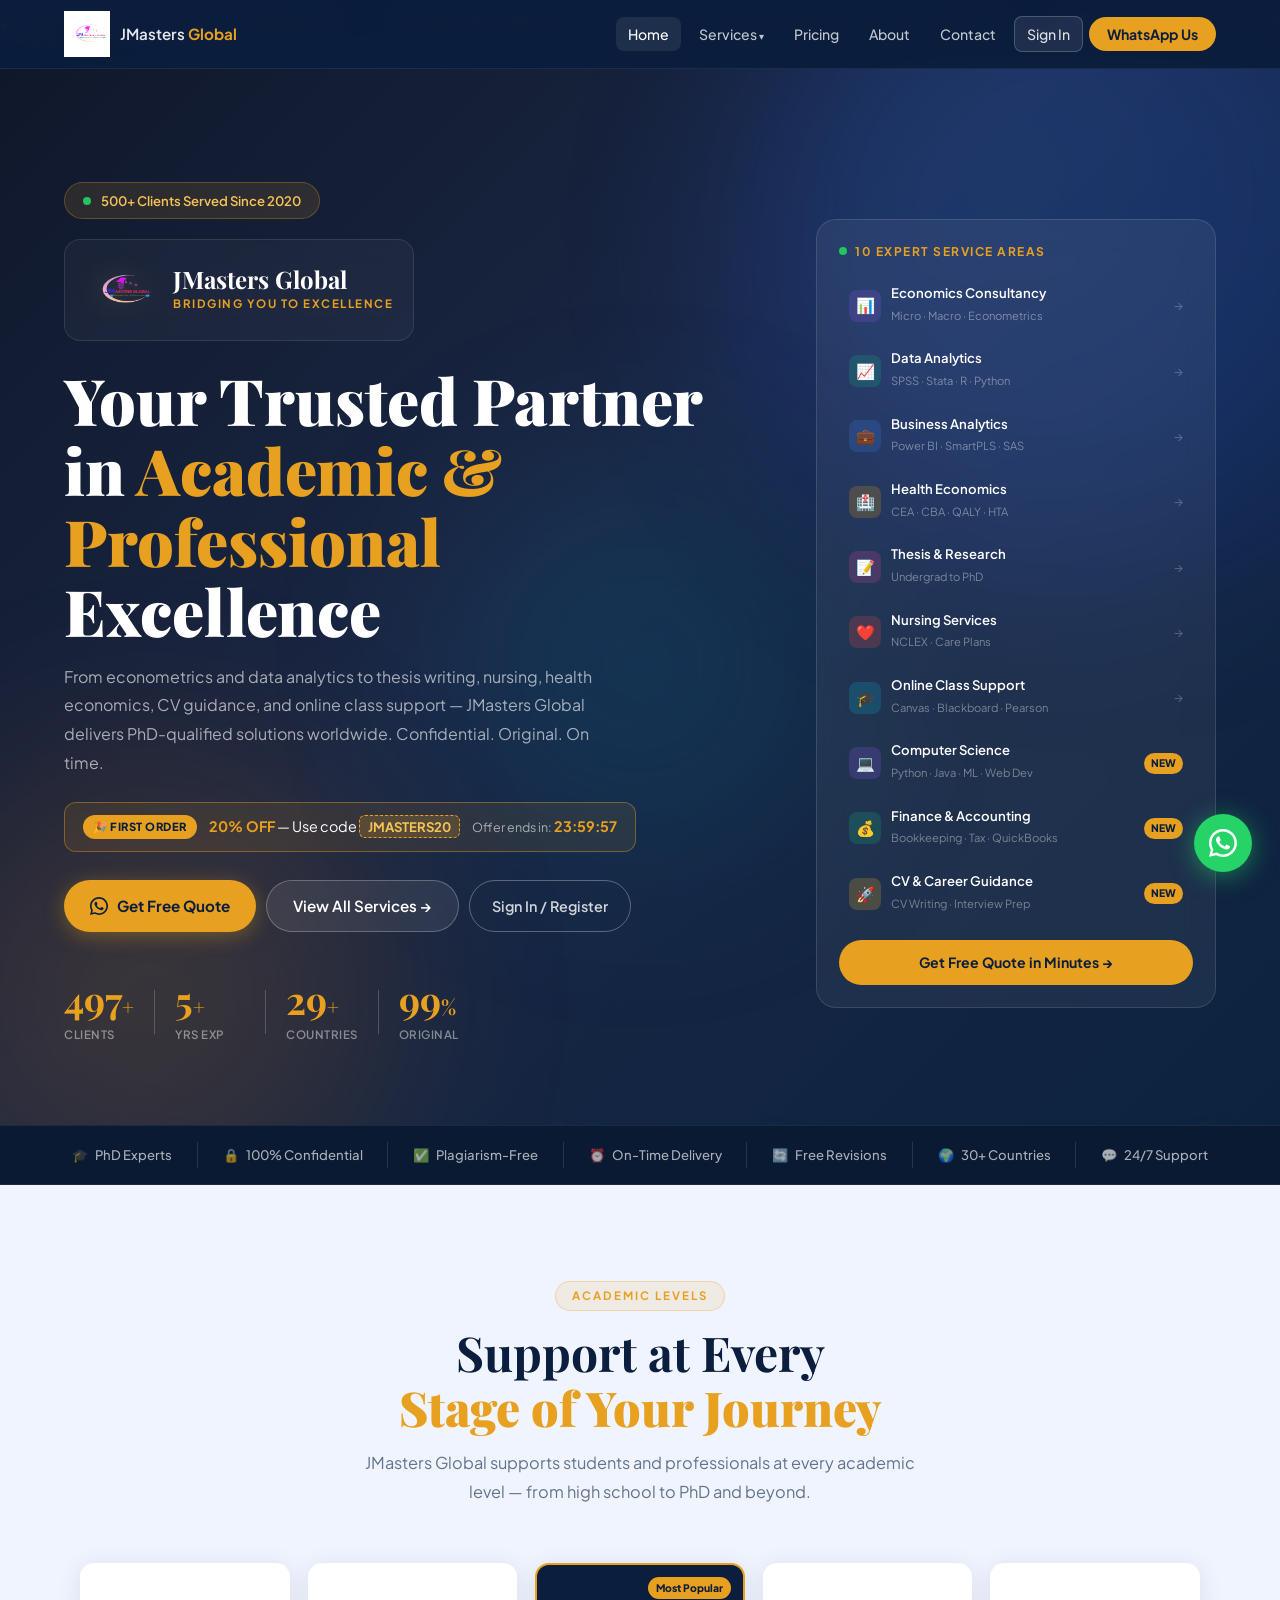
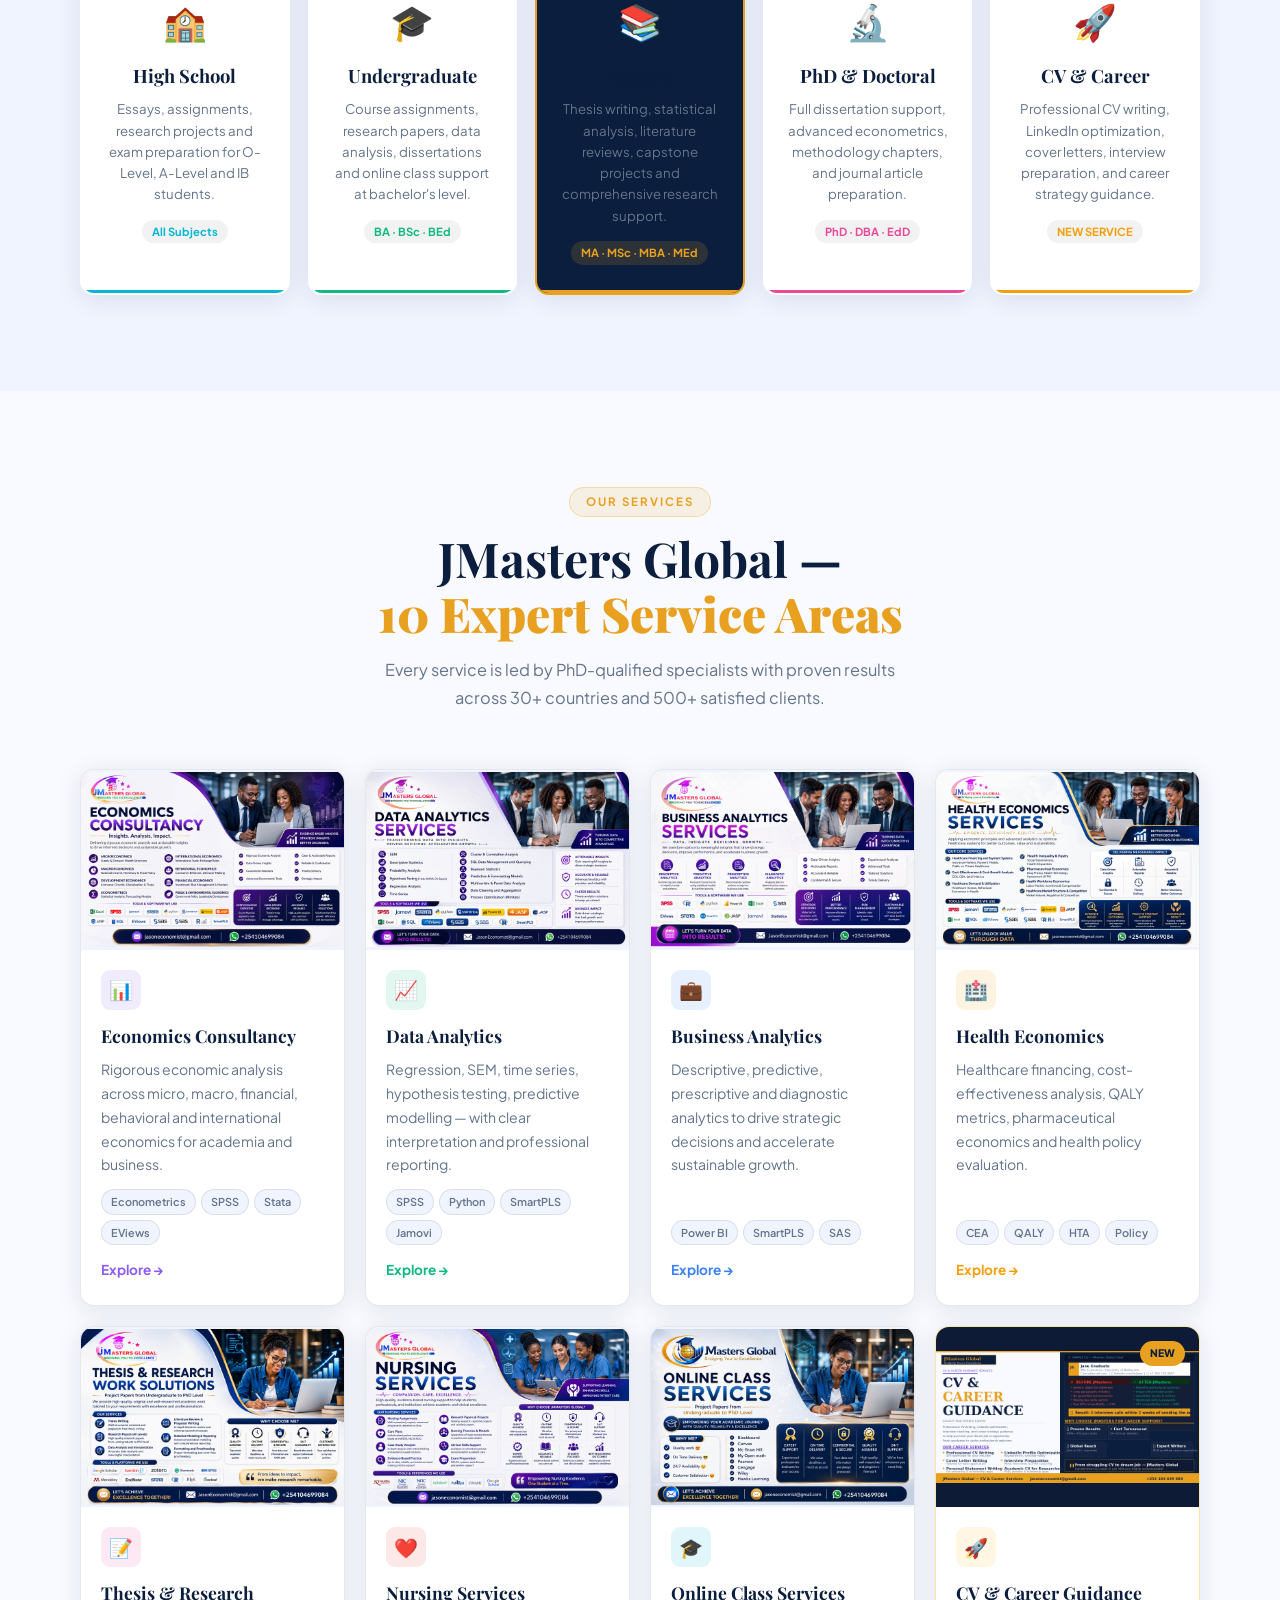
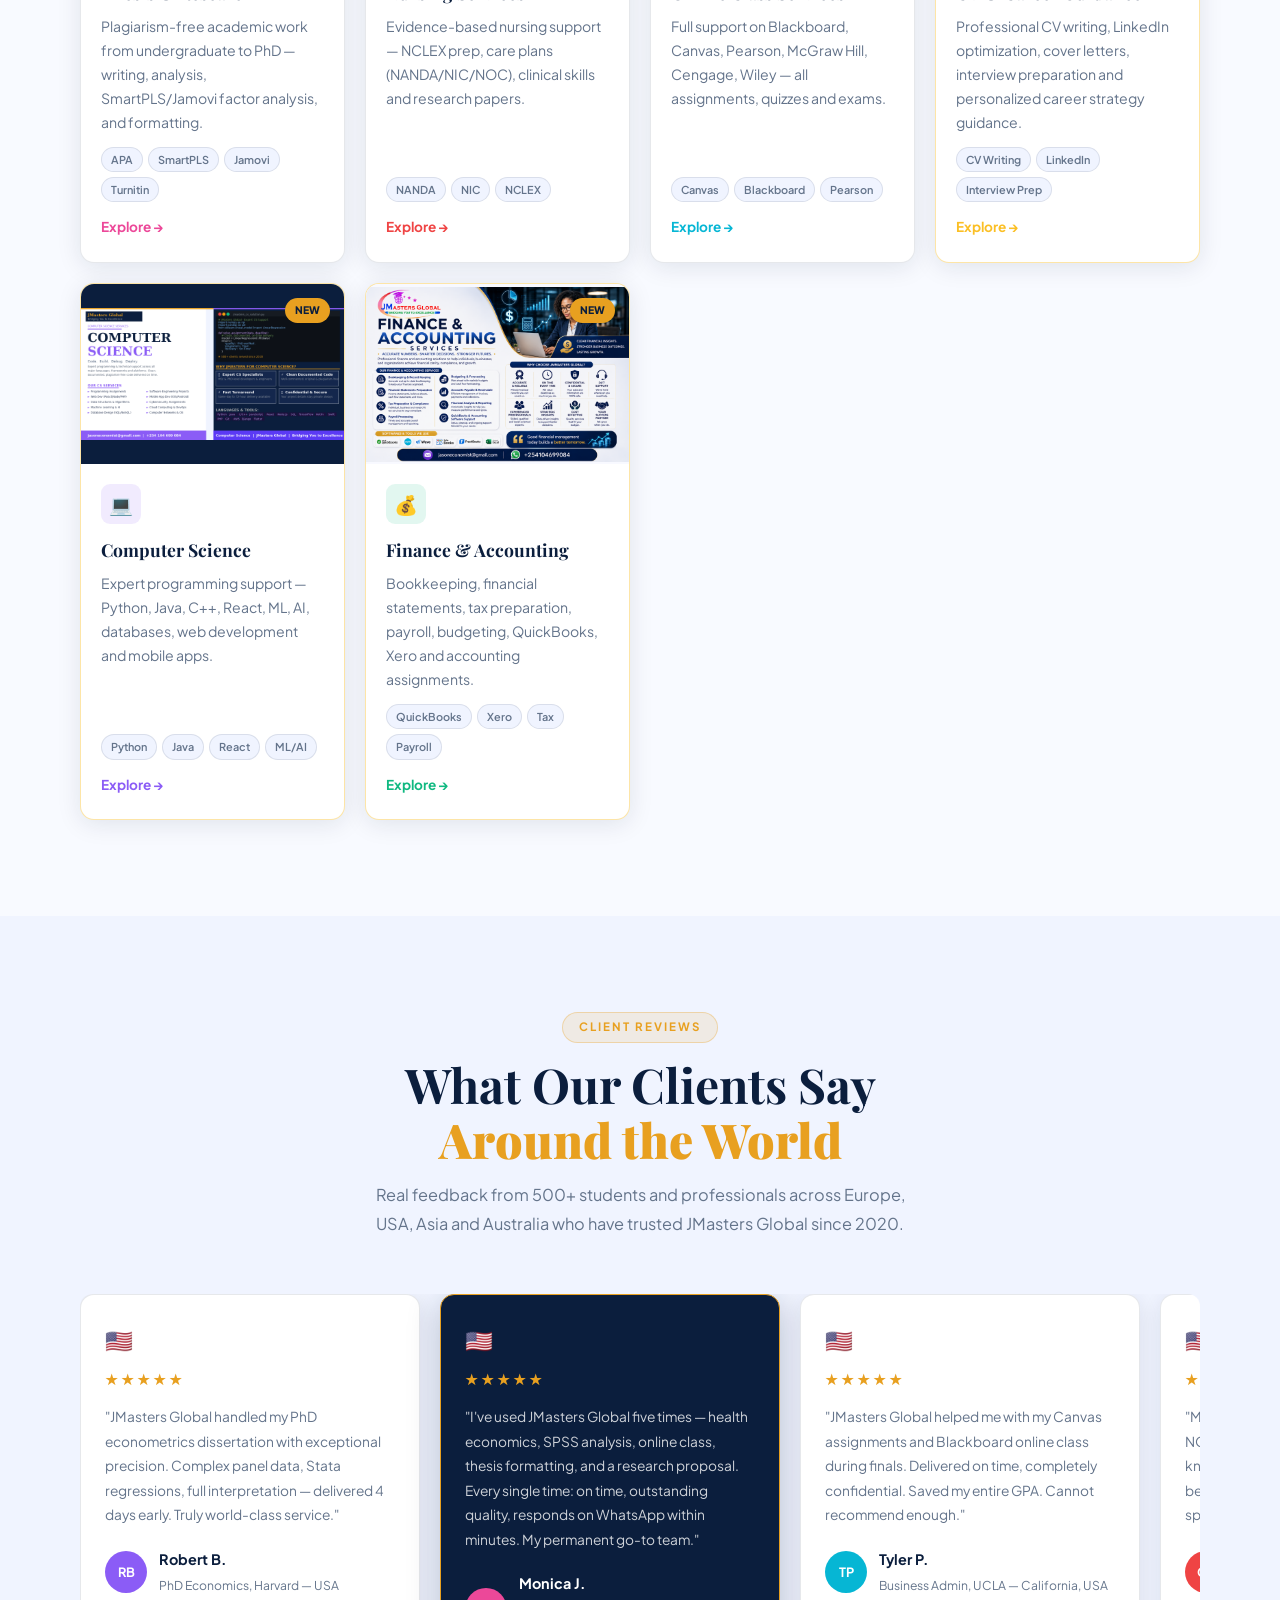
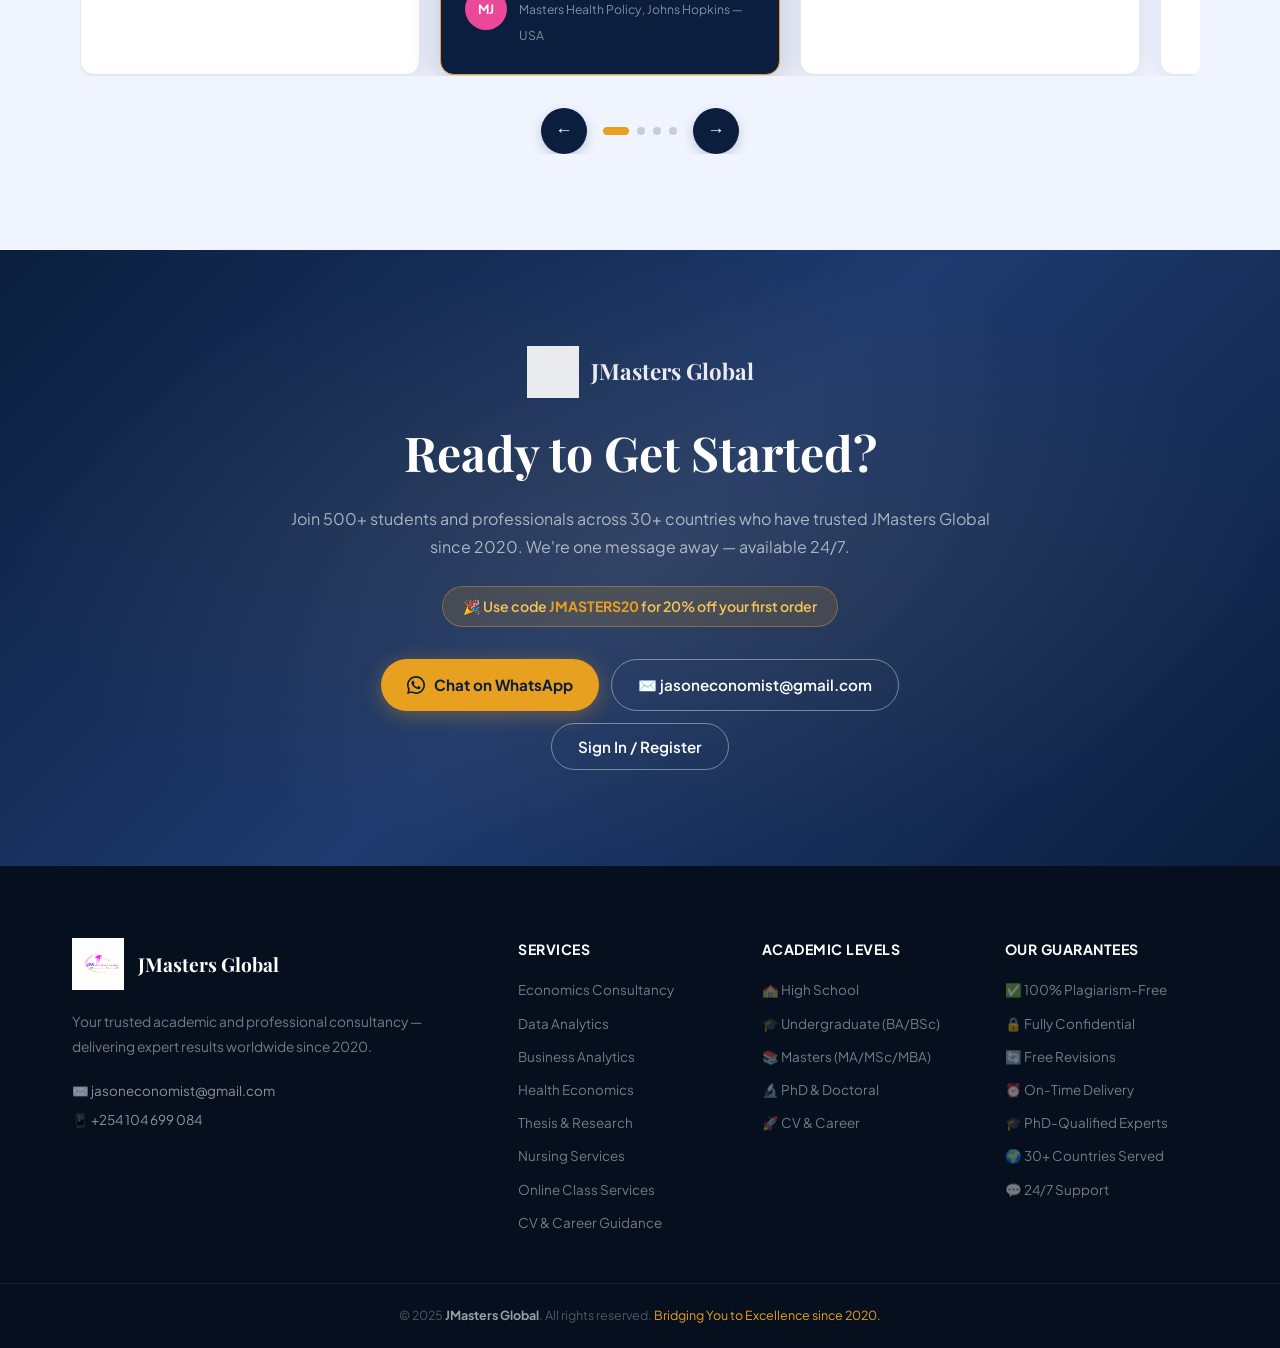
==== commit 3dc091c2: "Add files via upload" ====
--- a/index.html
+++ b/index.html
@@ -361,6 +361,52 @@
   </div>
 </section>
 
+<!-- TESTIMONIALS CAROUSEL -->
+<section class="section testi-section">
+  <div class="container">
+    <div class="section-head">
+      <span class="section-tag">Client Reviews</span>
+      <h2 class="section-title">What Our Clients Say<br/><em>Around the World</em></h2>
+      <p class="section-sub">Real feedback from 500+ students and professionals across Europe, USA, Asia and Australia who have trusted JMasters Global since 2020.</p>
+    </div>
+    <div class="testi-carousel" id="testiCarousel">
+      <div class="testi-track" id="testiTrack">
+
+        <div class="tcard"><div class="tc-flag">🇺🇸</div><div class="tc-stars">★★★★★</div><p>"JMasters Global handled my PhD econometrics dissertation with exceptional precision. Complex panel data, Stata regressions, full interpretation — delivered 4 days early. Truly world-class service."</p><div class="tc-author"><div class="tc-av" style="background:#8B5CF6">RB</div><div><strong>Robert B.</strong><span>PhD Economics, Harvard — USA</span></div></div></div>
+
+        <div class="tcard featured-t"><div class="tc-flag">🇺🇸</div><div class="tc-stars">★★★★★</div><p>"I've used JMasters Global five times — health economics, SPSS analysis, online class, thesis formatting, and a research proposal. Every single time: on time, outstanding quality, responds on WhatsApp within minutes. My permanent go-to team."</p><div class="tc-author"><div class="tc-av" style="background:#EC4899">MJ</div><div><strong>Monica J.</strong><span>Masters Health Policy, Johns Hopkins — USA</span></div></div></div>
+
+        <div class="tcard"><div class="tc-flag">🇺🇸</div><div class="tc-stars">★★★★★</div><p>"JMasters Global helped me with my Canvas assignments and Blackboard online class during finals. Delivered on time, completely confidential. Saved my entire GPA. Cannot recommend enough."</p><div class="tc-author"><div class="tc-av" style="background:#06B6D4">TP</div><div><strong>Tyler P.</strong><span>Business Admin, UCLA — California, USA</span></div></div></div>
+
+        <div class="tcard"><div class="tc-flag">🇺🇸</div><div class="tc-stars">★★★★★</div><p>"My nursing care plan using NANDA, NIC and NOC was perfectly structured. Clinical knowledge and attention to detail were beyond expectations. My professor specifically praised the quality."</p><div class="tc-author"><div class="tc-av" style="background:#EF4444">CE</div><div><strong>Cheryl E.</strong><span>BSN Nursing, University of Florida — USA</span></div></div></div>
+
+        <div class="tcard"><div class="tc-flag">🇦🇺</div><div class="tc-stars">★★★★★</div><p>"JMasters Global completed my 90-page Masters health economics thesis on Australia's public healthcare system. Perfectly structured, fully cited, Turnitin clean. My supervisor was genuinely impressed."</p><div class="tc-author"><div class="tc-av" style="background:#10B981">LW</div><div><strong>Lachlan W.</strong><span>Masters Health Economics, Uni of Melbourne</span></div></div></div>
+
+        <div class="tcard"><div class="tc-flag">🇦🇺</div><div class="tc-stars">★★★★★</div><p>"Contacted JMasters Global at 11pm with urgent SPSS regression work. Received polished, fully explained results by 6am. The 24/7 support is absolutely real. Consistently excellent quality."</p><div class="tc-author"><div class="tc-av" style="background:#F59E0B">NA</div><div><strong>Natasha A.</strong><span>PhD Candidate, University of Queensland</span></div></div></div>
+
+        <div class="tcard"><div class="tc-flag">🇦🇺</div><div class="tc-stars">★★★★★</div><p>"Used JMasters for CV writing and career guidance after my Masters. They completely transformed my CV and LinkedIn profile. I landed three interviews within two weeks of sending it out!"</p><div class="tc-author"><div class="tc-av" style="background:#FBBF24">BF</div><div><strong>Brianna F.</strong><span>Masters Graduate, Monash University</span></div></div></div>
+
+        <div class="tcard"><div class="tc-flag">🇬🇧</div><div class="tc-stars">★★★★★</div><p>"Exceptional econometrics support for my LSE research project. JMasters Global's understanding of EViews, panel data and time series modelling is at the highest professional level. Highly recommended."</p><div class="tc-author"><div class="tc-av" style="background:#8B5CF6">OC</div><div><strong>Oliver C.</strong><span>MSc Economics, LSE — London, UK</span></div></div></div>
+
+        <div class="tcard"><div class="tc-flag">🇩🇪</div><div class="tc-stars">★★★★★</div><p>"As an international student in Germany I needed SEM analysis using SmartPLS for my dissertation. JMasters Global delivered a flawless analysis with full English interpretation. Communication was excellent throughout."</p><div class="tc-author"><div class="tc-av" style="background:#3B82F6">KM</div><div><strong>Katharina M.</strong><span>PhD Management, University of Munich</span></div></div></div>
+
+        <div class="tcard"><div class="tc-flag">🇫🇷</div><div class="tc-stars">★★★★★</div><p>"JMasters Global wrote my financial economics paper with precise Harvard citations and zero plagiarism. Submitted with full confidence and received excellent feedback from my professor in Paris."</p><div class="tc-author"><div class="tc-av" style="background:#EC4899">SL</div><div><strong>Sophie L.</strong><span>Masters Finance, Sciences Po — Paris, France</span></div></div></div>
+
+        <div class="tcard"><div class="tc-flag">🇸🇬</div><div class="tc-stars">★★★★★</div><p>"Business analytics support for my MBA capstone in Singapore was outstanding. Power BI dashboards and predictive modelling delivered to a professional standard that impressed my entire committee."</p><div class="tc-author"><div class="tc-av" style="background:#06B6D4">HT</div><div><strong>Hiroshi T.</strong><span>MBA, National University of Singapore</span></div></div></div>
+
+        <div class="tcard"><div class="tc-flag">🇮🇳</div><div class="tc-stars">★★★★★</div><p>"Excellent help with my development economics thesis — poverty analysis, regression models and academic formatting. Dr. Jason's team understood my research perfectly. Five stars without hesitation."</p><div class="tc-author"><div class="tc-av" style="background:#F59E0B">PK</div><div><strong>Priya K.</strong><span>Masters Dev. Economics, NUS — Singapore</span></div></div></div>
+
+      </div>
+    </div>
+    <div class="testi-controls">
+      <button class="tc-btn" id="tcPrev">←</button>
+      <div class="tc-dots" id="tcDots"></div>
+      <button class="tc-btn" id="tcNext">→</button>
+    </div>
+  </div>
+</section>
+
+
 <!-- CTA -->
 <section class="cta-section">
   <div class="cta-inner">
--- a/style.css
+++ b/style.css
@@ -70,11 +70,11 @@
 /* HERO */
 .hero{min-height:100vh;background:var(--navy);position:relative;overflow:hidden;display:flex;align-items:center;padding-top:80px}
 .hero-bg{position:absolute;inset:0;pointer-events:none}
-.orb{position:absolute;border-radius:50%;filter:blur(90px);opacity:.2}
-.o1{width:600px;height:600px;background:#5B3AF5;top:-100px;right:-100px;animation:drift 14s ease-in-out infinite alternate}
-.o2{width:400px;height:400px;background:var(--gold);bottom:-80px;left:-60px;animation:drift 18s ease-in-out infinite alternate-reverse}
-.o3{width:300px;height:300px;background:#06B6D4;top:50%;left:40%;animation:drift 20s ease-in-out infinite alternate}
-@keyframes drift{from{transform:translate(0,0) scale(1)}to{transform:translate(40px,30px) scale(1.1)}}
+.orb{position:absolute;border-radius:50%;filter:blur(100px);opacity:.18;will-change:transform}
+.o1{width:650px;height:650px;background:radial-gradient(circle at 40% 40%,#3b82f6,#1e40af);top:-120px;right:-120px;animation:drift 14s ease-in-out infinite alternate}
+.o2{width:450px;height:450px;background:radial-gradient(circle at 50% 50%,#E8A020,#b45309);bottom:-100px;left:-80px;animation:drift 18s ease-in-out infinite alternate-reverse;opacity:.14}
+.o3{width:320px;height:320px;background:radial-gradient(circle at 50% 50%,#06B6D4,#0284c7);top:45%;left:38%;animation:drift 22s ease-in-out infinite alternate;opacity:.12}
+@keyframes drift{0%{transform:translate(0,0) scale(1)}33%{transform:translate(30px,-20px) scale(1.08)}66%{transform:translate(-15px,25px) scale(0.95)}100%{transform:translate(40px,15px) scale(1.1)}}
 .hero-particles{position:absolute;inset:0;overflow:hidden;pointer-events:none}
 .particle{position:absolute;width:3px;height:3px;background:rgba(232,160,32,.5);border-radius:50%;animation:floatUp linear infinite}
 @keyframes floatUp{0%{transform:translateY(100vh) scale(0);opacity:0}10%{opacity:1}90%{opacity:.3}100%{transform:translateY(-100px) scale(1.5);opacity:0}}
@@ -882,10 +882,6 @@
 .hero {
   background: linear-gradient(150deg,#0f2444 0%,#193568 45%,#0d1f3c 100%) !important;
 }
-/* Softer, more elegant orbs */
-.hero-orb-1,.o1 { background:radial-gradient(circle,#3b82f6,#1d4ed8) !important; opacity:.16 !important; filter:blur(100px) !important; }
-.hero-orb-2,.o2 { background:radial-gradient(circle,#06b6d4,#0284c7) !important; opacity:.13 !important; filter:blur(90px) !important; }
-.orb.o3        { background:radial-gradient(circle,#f59e0b,#d97706) !important; opacity:.10 !important; filter:blur(110px) !important; }
 
 /* ── Professional section backgrounds ── */
 .services-section { background: #f8faff !important; }
@@ -1037,9 +1033,6 @@
 }
 
 /* Orbs — softer, more professional colors */
-.o1 { background: #3B82F6 !important; opacity: .15 !important; }
-.o2 { background: #E8A020 !important; opacity: .12 !important; }
-.o3 { background: #06B6D4 !important; opacity: .10 !important; }
 
 /* SERVICES GRID — ensure all 10 cards show */
 .services-grid {
@@ -1137,3 +1130,181 @@
 
 /* Testimonials track */
 .testi-section .container { overflow: hidden; }
+
+/* ============================================
+   TESTIMONIAL CAROUSEL — Final Clean Rules
+   ============================================ */
+.testi-section { background: var(--off); overflow: hidden; }
+.testi-section .container { overflow: hidden; }
+
+.testi-carousel { 
+  overflow: hidden; 
+  position: relative; 
+  margin-bottom: 32px;
+  border-radius: 12px;
+}
+
+.testi-track {
+  display: flex;
+  gap: 20px;
+  transition: transform .55s cubic-bezier(.4,0,.2,1);
+  will-change: transform;
+  cursor: grab;
+}
+.testi-track:active { cursor: grabbing; }
+
+.tcard {
+  background: var(--white);
+  border: 1.5px solid var(--border);
+  border-radius: var(--r);
+  padding: 28px 26px;
+  min-width: 340px;
+  max-width: 340px;
+  box-shadow: var(--sh);
+  flex-shrink: 0;
+  transition: transform .25s ease, box-shadow .25s ease;
+}
+.tcard:hover { transform: translateY(-5px); box-shadow: var(--shx); }
+
+.featured-t { 
+  background: var(--navy); 
+  border-color: var(--gold); 
+  box-shadow: 0 8px 32px rgba(11,30,61,.25);
+}
+.featured-t p { color: rgba(255,255,255,.8) !important; font-style: normal !important; }
+.featured-t .tc-author strong { color: var(--white) !important; }
+.featured-t .tc-author span   { color: rgba(255,255,255,.5) !important; }
+
+.tc-flag  { font-size: 1.4rem; margin-bottom: 8px; }
+.tc-stars { color: var(--gold); letter-spacing: 3px; font-size: .95rem; margin-bottom: 14px; display: block; }
+.tcard p  { font-size: .88rem; color: var(--muted); line-height: 1.78; margin-bottom: 20px; font-style: normal; }
+.tc-author { display: flex; align-items: center; gap: 12px; }
+.tc-av {
+  width: 42px; height: 42px; border-radius: 50%;
+  display: flex; align-items: center; justify-content: center;
+  color: var(--white); font-weight: 700; font-size: .8rem; flex-shrink: 0;
+}
+.tc-author strong { display: block; font-size: .9rem; color: var(--navy); font-weight: 700; }
+.tc-author span   { font-size: .76rem; color: var(--muted); }
+
+/* Controls */
+.testi-controls { display: flex; align-items: center; justify-content: center; gap: 16px; margin-top: 8px; }
+
+.tc-btn {
+  width: 46px; height: 46px; border-radius: 50%;
+  background: var(--navy); color: var(--white);
+  border: none; cursor: pointer; font-size: 1.1rem;
+  transition: all .22s ease;
+  display: flex; align-items: center; justify-content: center;
+  box-shadow: 0 4px 12px rgba(11,30,61,.2);
+}
+.tc-btn:hover { background: var(--gold); color: var(--navy); transform: scale(1.12); }
+
+.tc-dots { display: flex; gap: 8px; align-items: center; }
+.tc-dot {
+  width: 8px; height: 8px; border-radius: 50%;
+  background: rgba(11,30,61,.18);
+  transition: all .3s ease;
+  cursor: pointer;
+}
+.tc-dot.active {
+  background: var(--gold);
+  width: 26px;
+  border-radius: 4px;
+}
+
+/* Mobile */
+@media (max-width: 640px) {
+  .tcard { min-width: calc(100vw - 56px); max-width: calc(100vw - 56px); padding: 22px 18px; }
+}
+@media (max-width: 960px) and (min-width: 641px) {
+  .tcard { min-width: calc(50vw - 42px); max-width: calc(50vw - 42px); }
+}
+
+/* ============================================
+   HERO ORBS & PARTICLES — Final Clean Rules
+   ============================================ */
+
+/* Remove all previous overrides — set definitive rules */
+.hero { 
+  background: linear-gradient(135deg, #0f172a 0%, #1a2744 45%, #0c2340 100%) !important;
+}
+
+.orb {
+  position: absolute;
+  border-radius: 50%;
+  will-change: transform;
+  pointer-events: none;
+}
+
+/* Big blue orb — top right */
+.o1 {
+  width: 700px !important;
+  height: 700px !important;
+  background: radial-gradient(circle at 40% 40%, #3b82f6 0%, #1d4ed8 60%, transparent 100%) !important;
+  filter: blur(90px) !important;
+  opacity: .22 !important;
+  top: -150px !important;
+  right: -150px !important;
+  animation: orbDrift1 16s ease-in-out infinite alternate !important;
+}
+
+/* Gold orb — bottom left */
+.o2 {
+  width: 500px !important;
+  height: 500px !important;
+  background: radial-gradient(circle at 50% 50%, #f59e0b 0%, #b45309 70%, transparent 100%) !important;
+  filter: blur(100px) !important;
+  opacity: .16 !important;
+  bottom: -120px !important;
+  left: -100px !important;
+  animation: orbDrift2 20s ease-in-out infinite alternate !important;
+}
+
+/* Cyan orb — center */
+.o3 {
+  width: 380px !important;
+  height: 380px !important;
+  background: radial-gradient(circle at 50% 50%, #06b6d4 0%, #0284c7 70%, transparent 100%) !important;
+  filter: blur(110px) !important;
+  opacity: .14 !important;
+  top: 40% !important;
+  left: 35% !important;
+  animation: orbDrift3 24s ease-in-out infinite alternate !important;
+}
+
+@keyframes orbDrift1 {
+  0%   { transform: translate(0px, 0px) scale(1); }
+  25%  { transform: translate(-30px, 20px) scale(1.05); }
+  50%  { transform: translate(20px, -30px) scale(0.95); }
+  75%  { transform: translate(40px, 15px) scale(1.08); }
+  100% { transform: translate(-10px, 35px) scale(1.02); }
+}
+@keyframes orbDrift2 {
+  0%   { transform: translate(0px, 0px) scale(1); }
+  30%  { transform: translate(25px, -20px) scale(1.06); }
+  60%  { transform: translate(-20px, 30px) scale(0.94); }
+  100% { transform: translate(35px, -15px) scale(1.04); }
+}
+@keyframes orbDrift3 {
+  0%   { transform: translate(0px, 0px) scale(1) rotate(0deg); }
+  40%  { transform: translate(-25px, -20px) scale(1.1) rotate(5deg); }
+  80%  { transform: translate(30px, 25px) scale(0.92) rotate(-5deg); }
+  100% { transform: translate(-10px, -30px) scale(1.05) rotate(3deg); }
+}
+
+/* Particles */
+.hero-particles { position: absolute; inset: 0; overflow: hidden; pointer-events: none; z-index: 0; }
+.particle {
+  position: absolute;
+  border-radius: 50%;
+  animation: particleFloat linear infinite;
+  bottom: -10px;
+}
+@keyframes particleFloat {
+  0%   { transform: translateY(0) scale(1); opacity: 0; }
+  5%   { opacity: 1; }
+  85%  { opacity: .6; }
+  100% { transform: translateY(-100vh) scale(.5); opacity: 0; }
+}
+
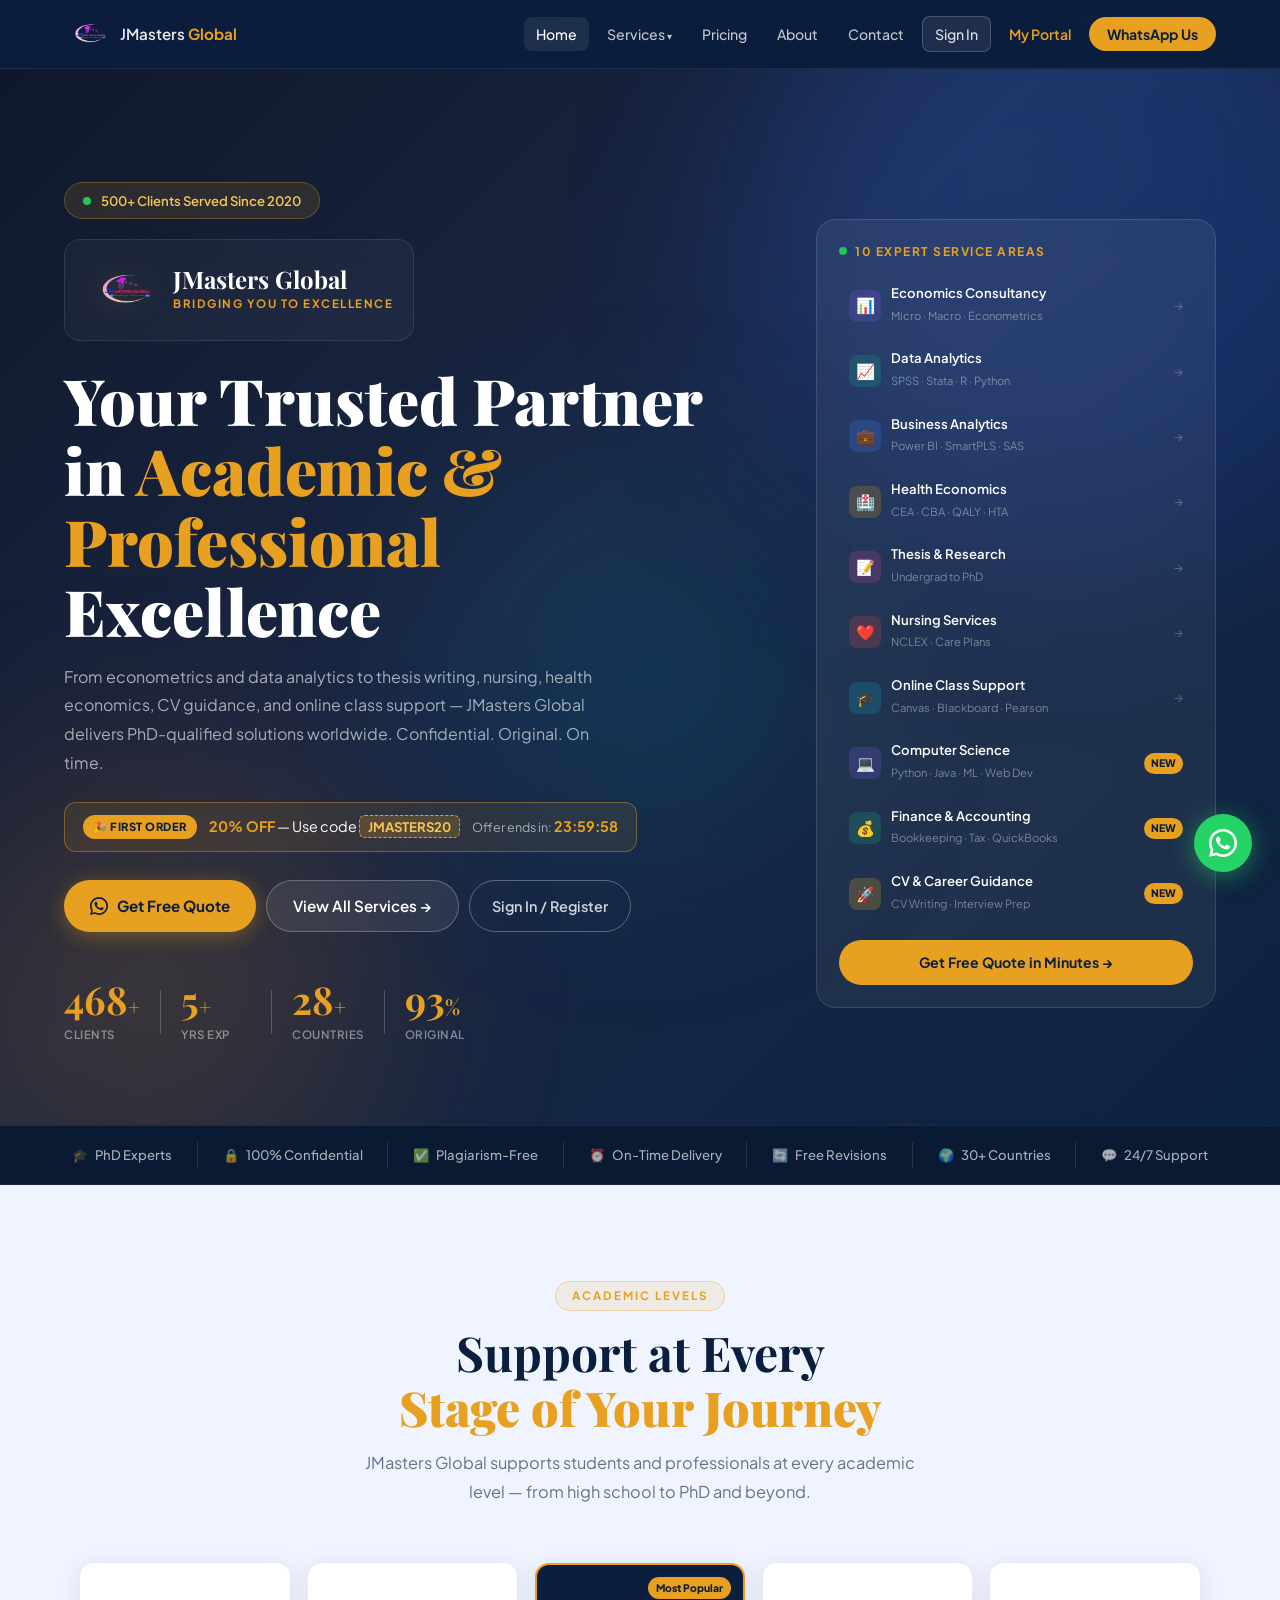
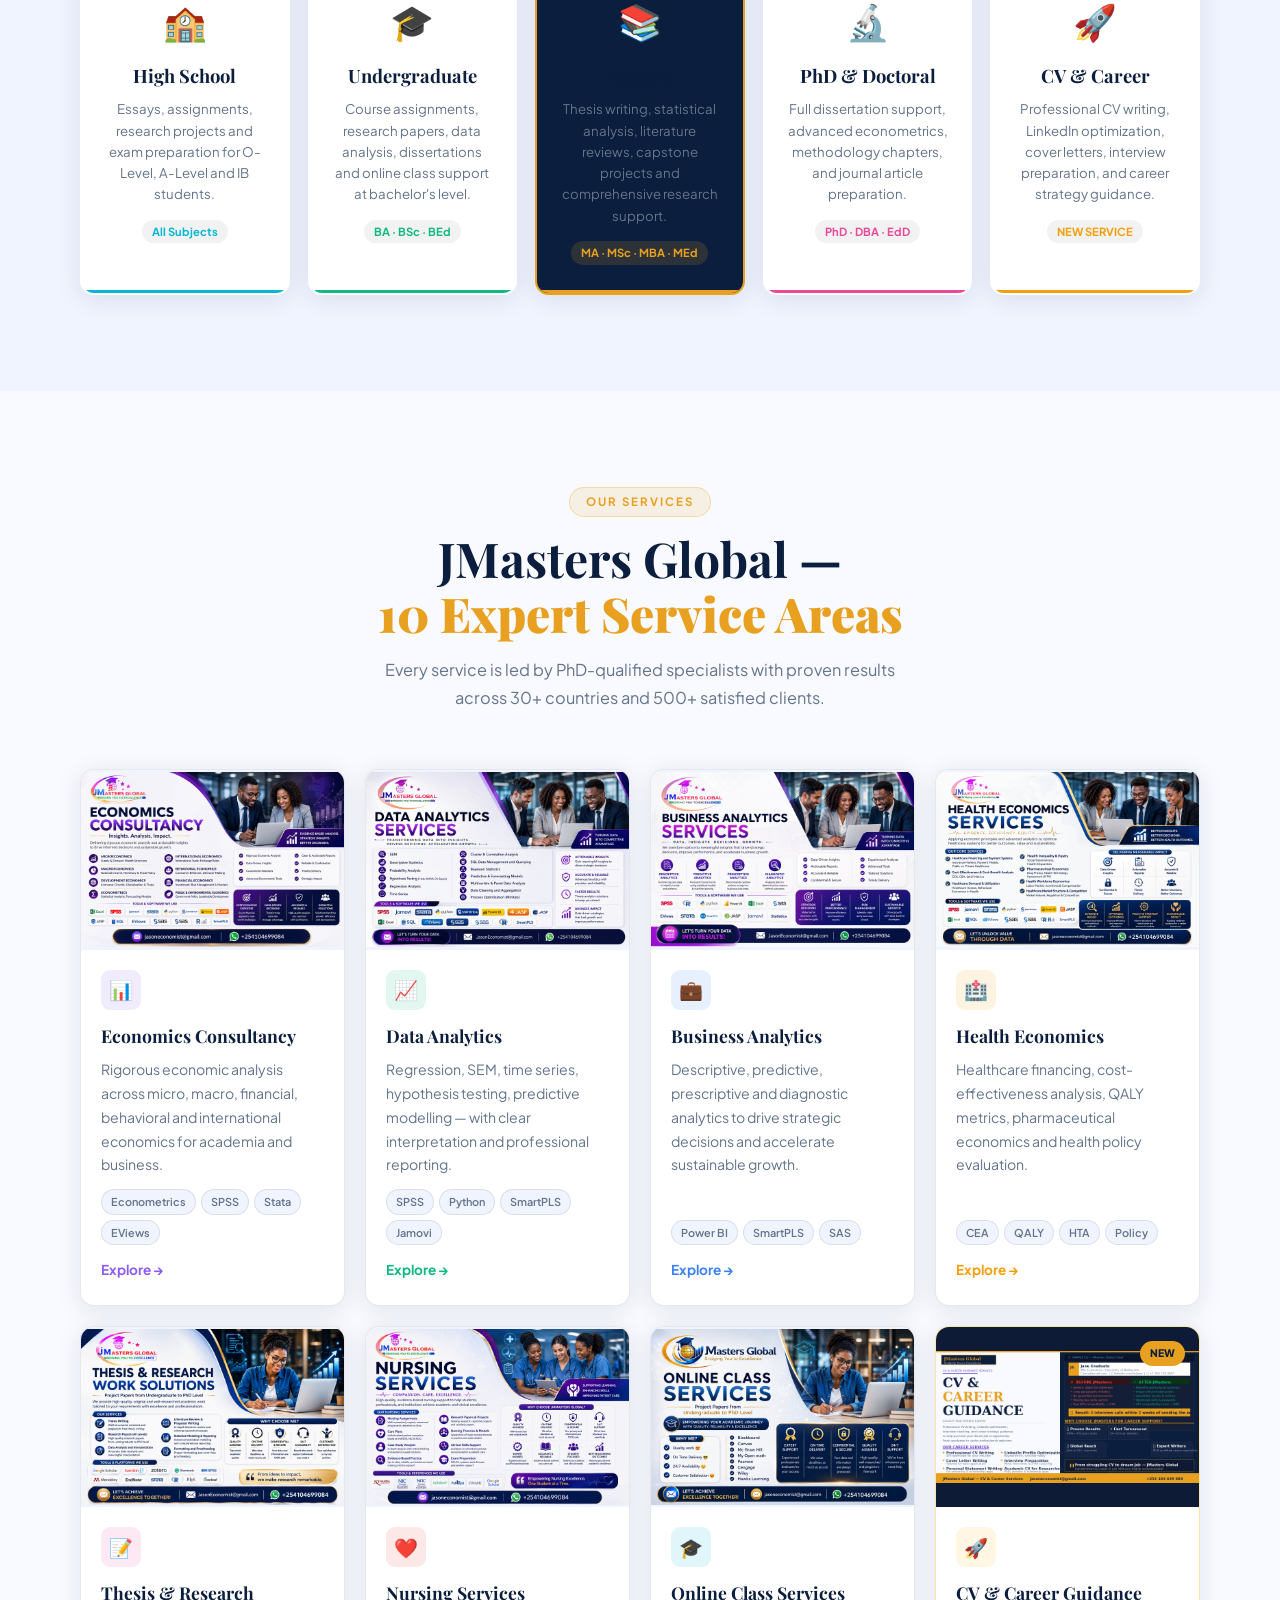
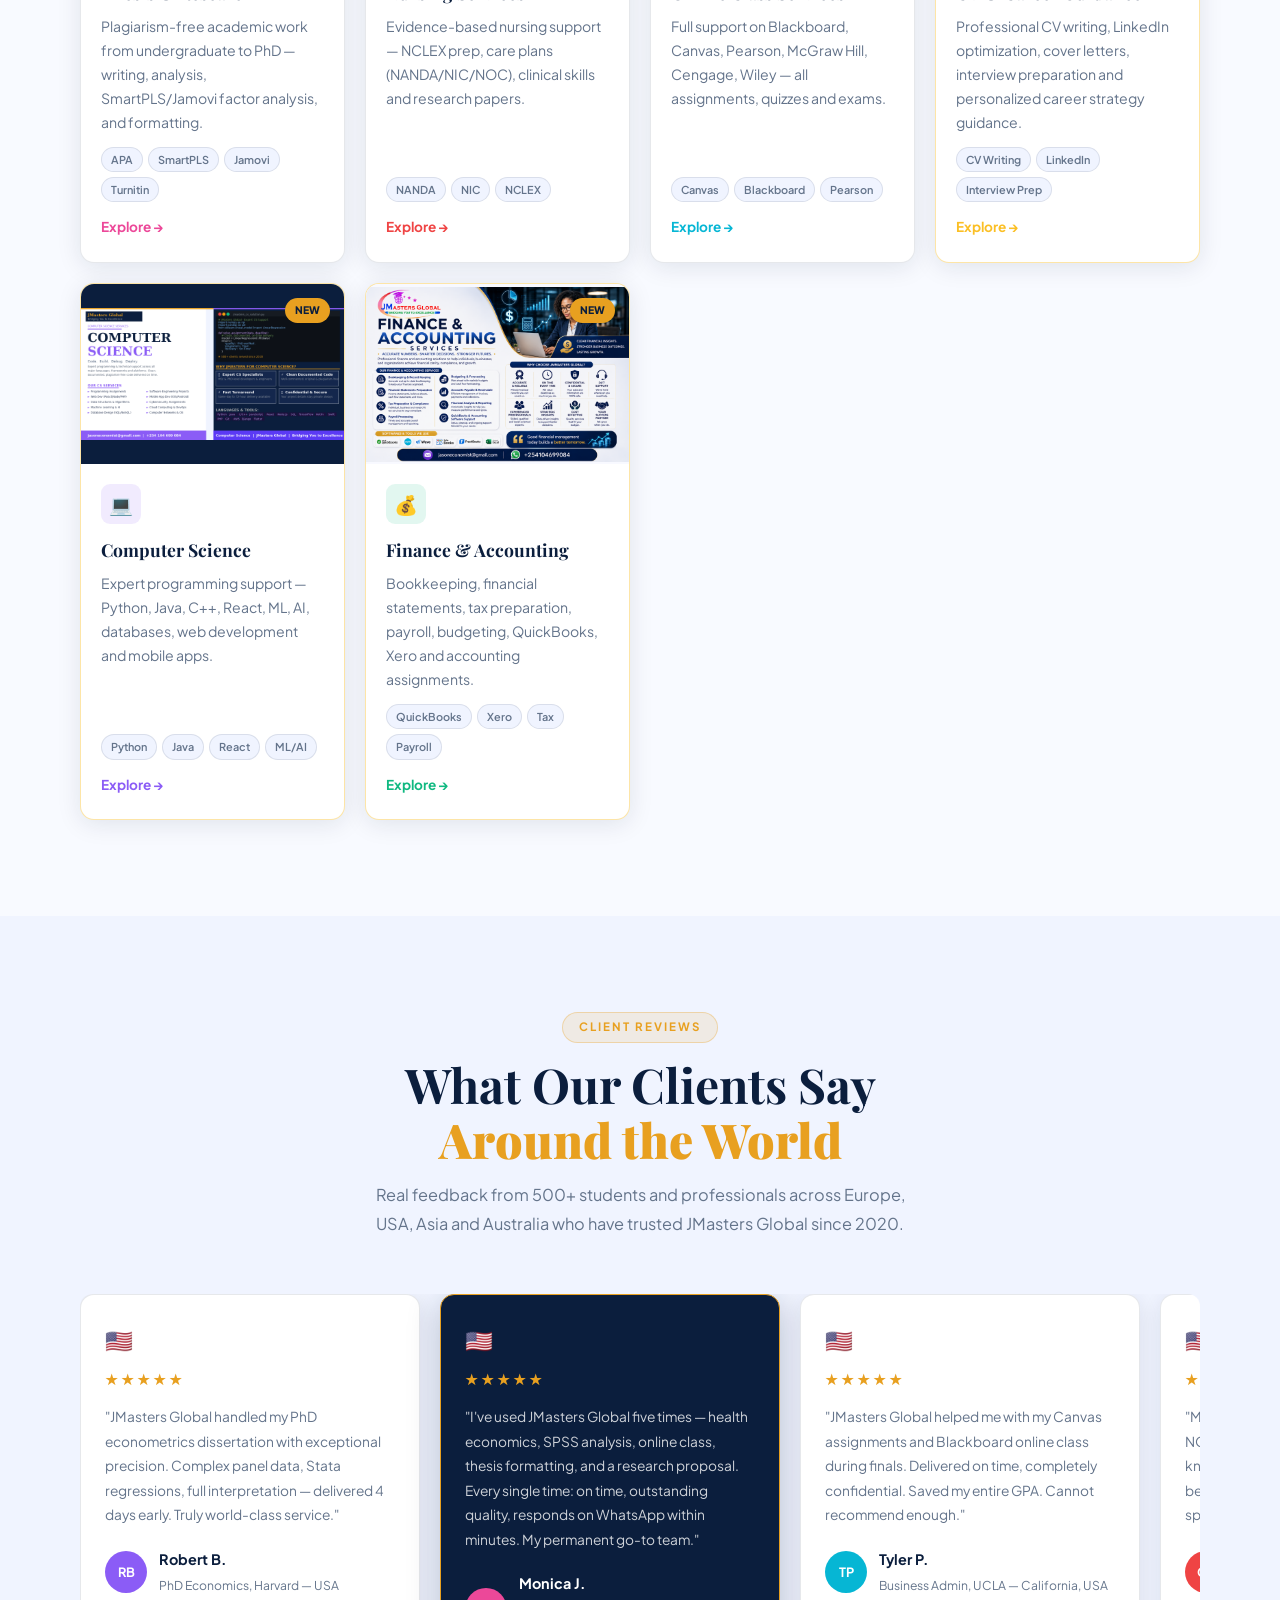
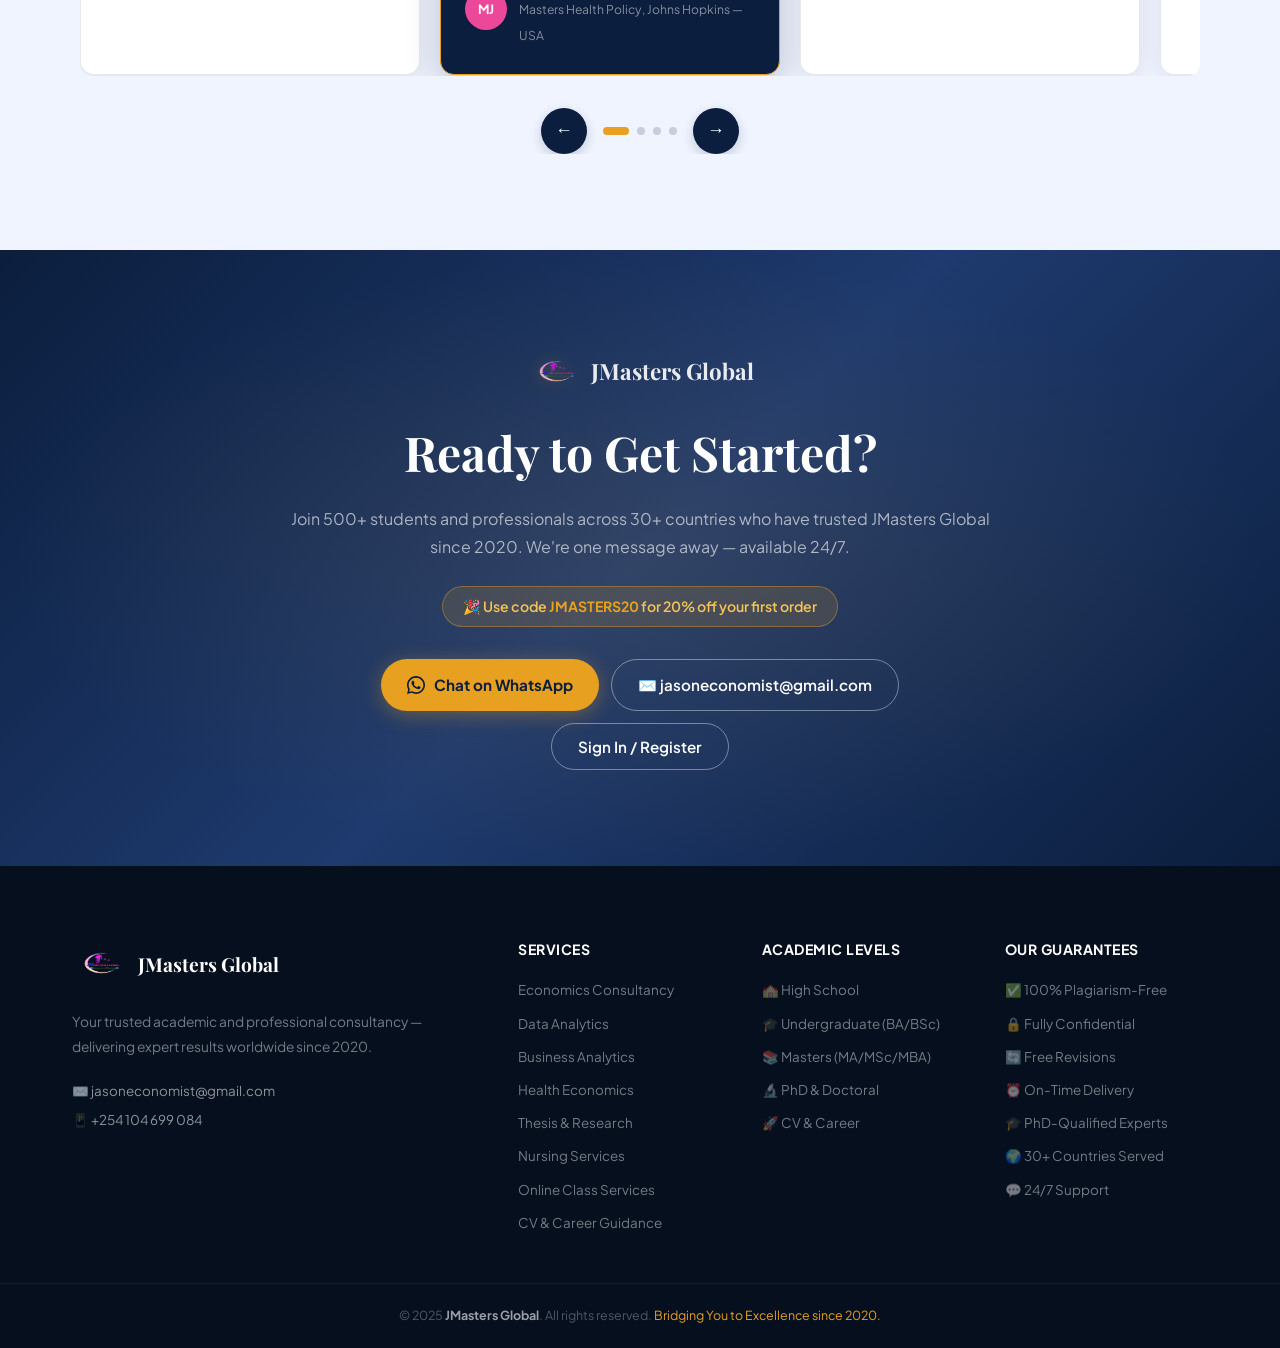
==== commit 874fa591: "Add files via upload" ====
--- a/index.html
+++ b/index.html
@@ -77,7 +77,7 @@
 <nav class="nav" id="nav">
   <div class="nav-inner">
     <a href="index.html" class="nav-logo">
-      <img src="logo.png" alt="JMasters Global"/>
+      <img src="logo-transparent.png" alt="JMasters Global"/>
       <span>JMasters <strong>Global</strong></span>
     </a>
     <button class="nav-toggle" id="navToggle"><span></span><span></span><span></span></button>
@@ -90,16 +90,19 @@
           <a href="services.html#data">📈 Data Analytics</a>
           <a href="services.html#business">💼 Business Analytics</a>
           <a href="services.html#health">🏥 Health Economics</a>
-          <a href="services.html#thesis">📝 Thesis & Research</a>
+          <a href="services.html#thesis">📝 Thesis &amp; Research</a>
           <a href="services.html#nursing">❤️ Nursing Services</a>
-          <a href="services.html#online">🎓 Online Classes</a>
-          <a href="services.html#cv">🚀 CV & Career Guidance</a>
+          <a href="services.html#online">🎓 Online Class Services</a>
+          <a href="services.html#cv">🚀 CV &amp; Career Guidance</a>
+          <a href="services.html#cs">💻 Computer Science</a>
+          <a href="services.html#finance">💰 Finance &amp; Accounting</a>
         </div>
       </li>
       <li><a href="pricing.html">Pricing</a></li>
       <li><a href="about.html">About</a></li>
       <li><a href="contact.html">Contact</a></li>
       <li><button class="nav-login" id="openLogin">Sign In</button></li>
+      <li><a href="portal.html" style="color:var(--gold);font-weight:600;">My Portal</a></li>
       <li><a href="https://wa.me/+254104699084" class="nav-cta" target="_blank">WhatsApp Us</a></li>
     </ul>
   </div>
@@ -410,7 +413,7 @@
 <!-- CTA -->
 <section class="cta-section">
   <div class="cta-inner">
-    <div class="cta-brand"><img src="logo.png" alt="JMasters Global" style="height:52px;filter:brightness(0) invert(1);opacity:.9"/><span>JMasters Global</span></div>
+    <div class="cta-brand"><img src="logo-transparent.png" alt="JMasters Global" style="height:52px;filter:drop-shadow(0 0 8px rgba(232,160,32,.4))"/><span>JMasters Global</span></div>
     <h2>Ready to Get Started?</h2>
     <p>Join 500+ students and professionals across 30+ countries who have trusted JMasters Global since 2020. We're one message away — available 24/7.</p>
     <div class="cta-promo">🎉 Use code <strong>JMASTERS20</strong> for 20% off your first order</div>
@@ -429,7 +432,7 @@
 <footer class="footer">
   <div class="footer-inner">
     <div class="footer-brand-col">
-      <div class="footer-brand"><img src="logo.png" alt="JMasters Global" class="footer-logo"/><span>JMasters Global</span></div>
+      <div class="footer-brand"><img src="logo-transparent.png" alt="JMasters Global" class="footer-logo"/><span>JMasters Global</span></div>
       <p>Your trusted academic and professional consultancy — delivering expert results worldwide since 2020.</p>
       <div class="footer-contacts">
         <a href="mailto:jasoneconomist@gmail.com">✉️ jasoneconomist@gmail.com</a>
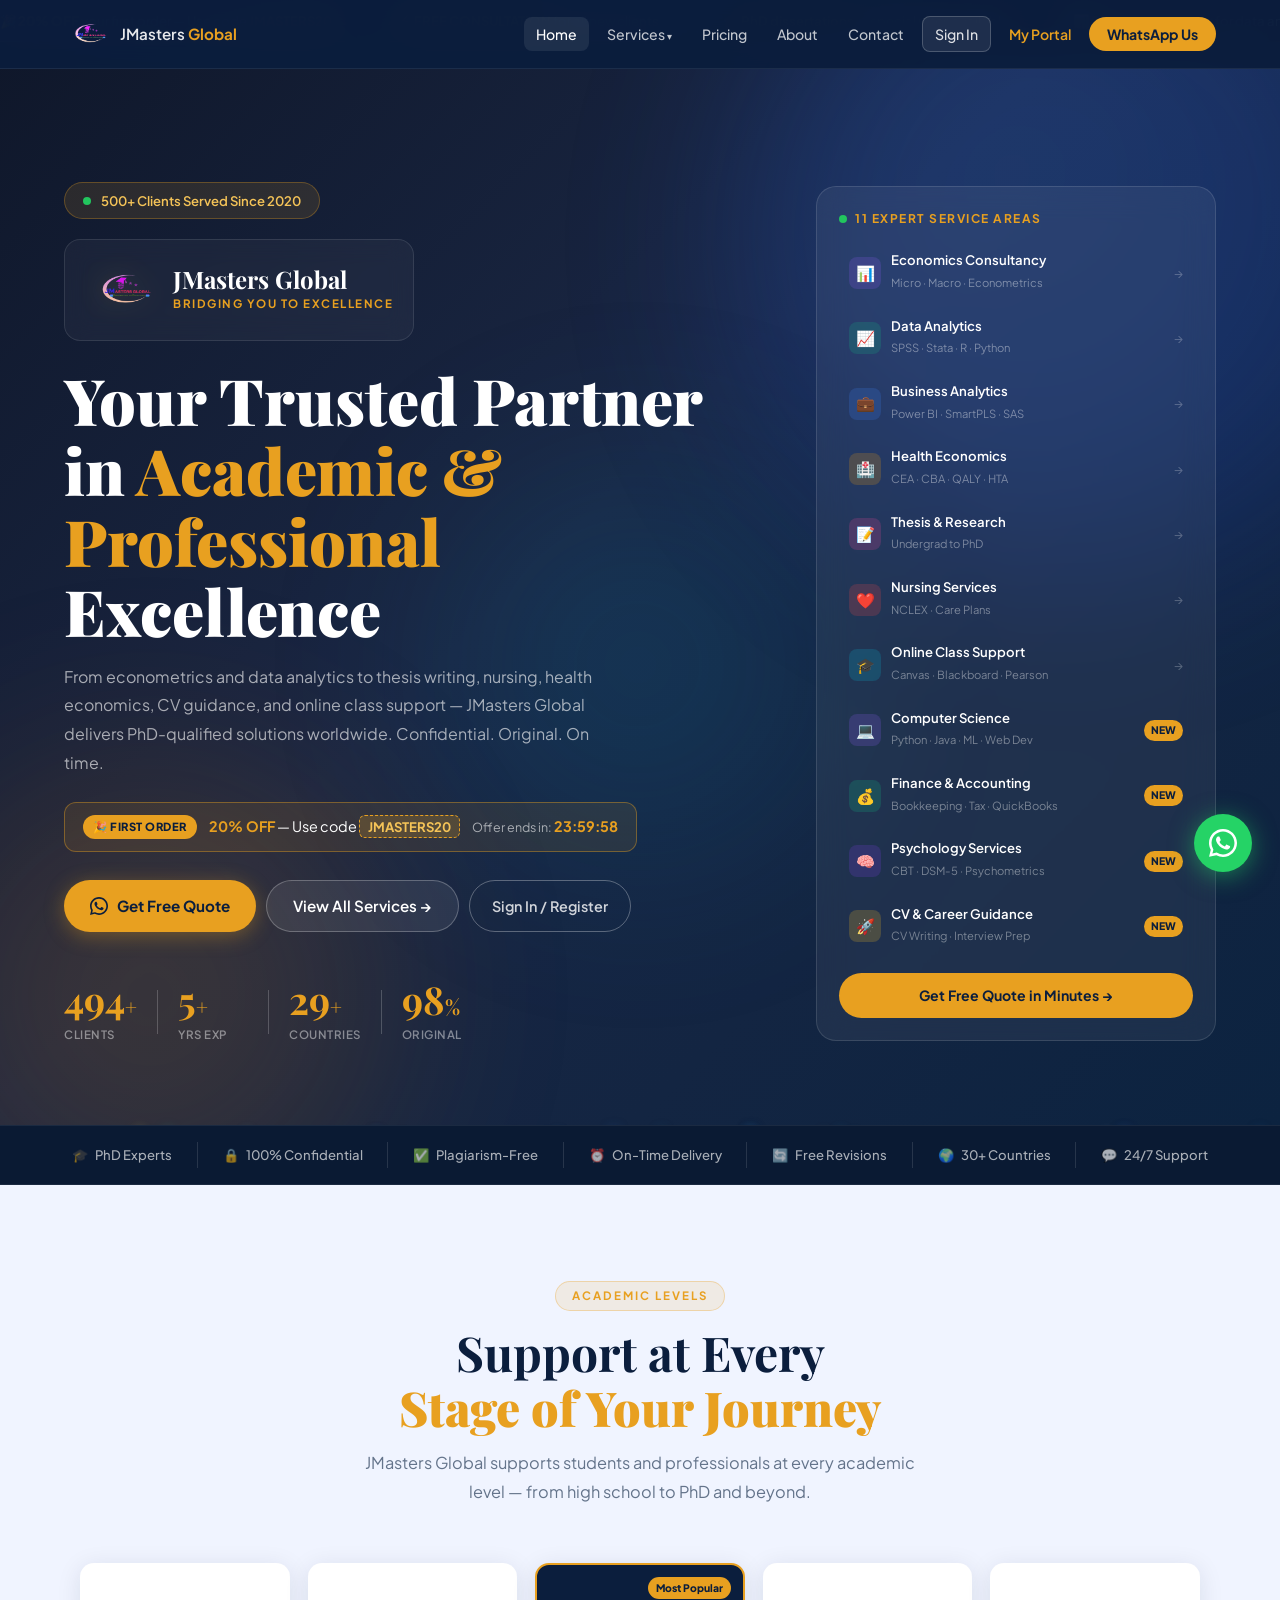
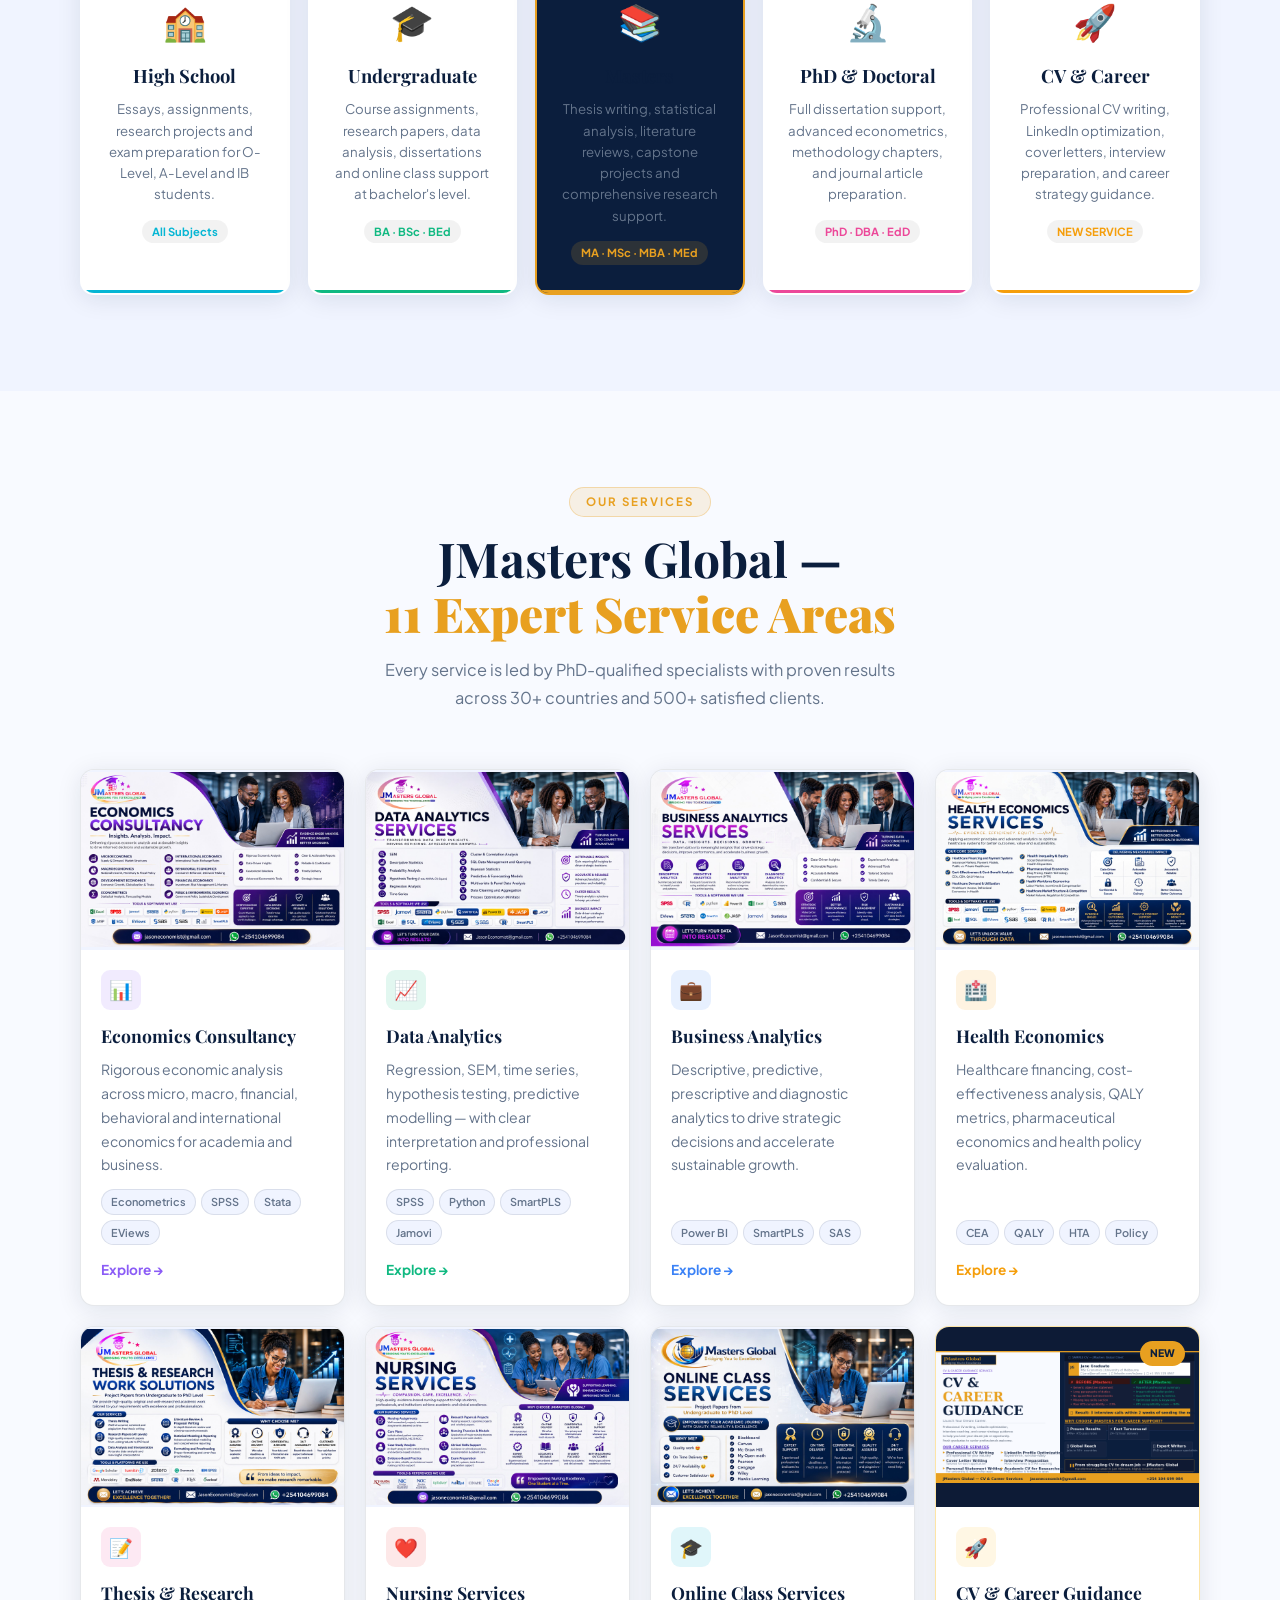
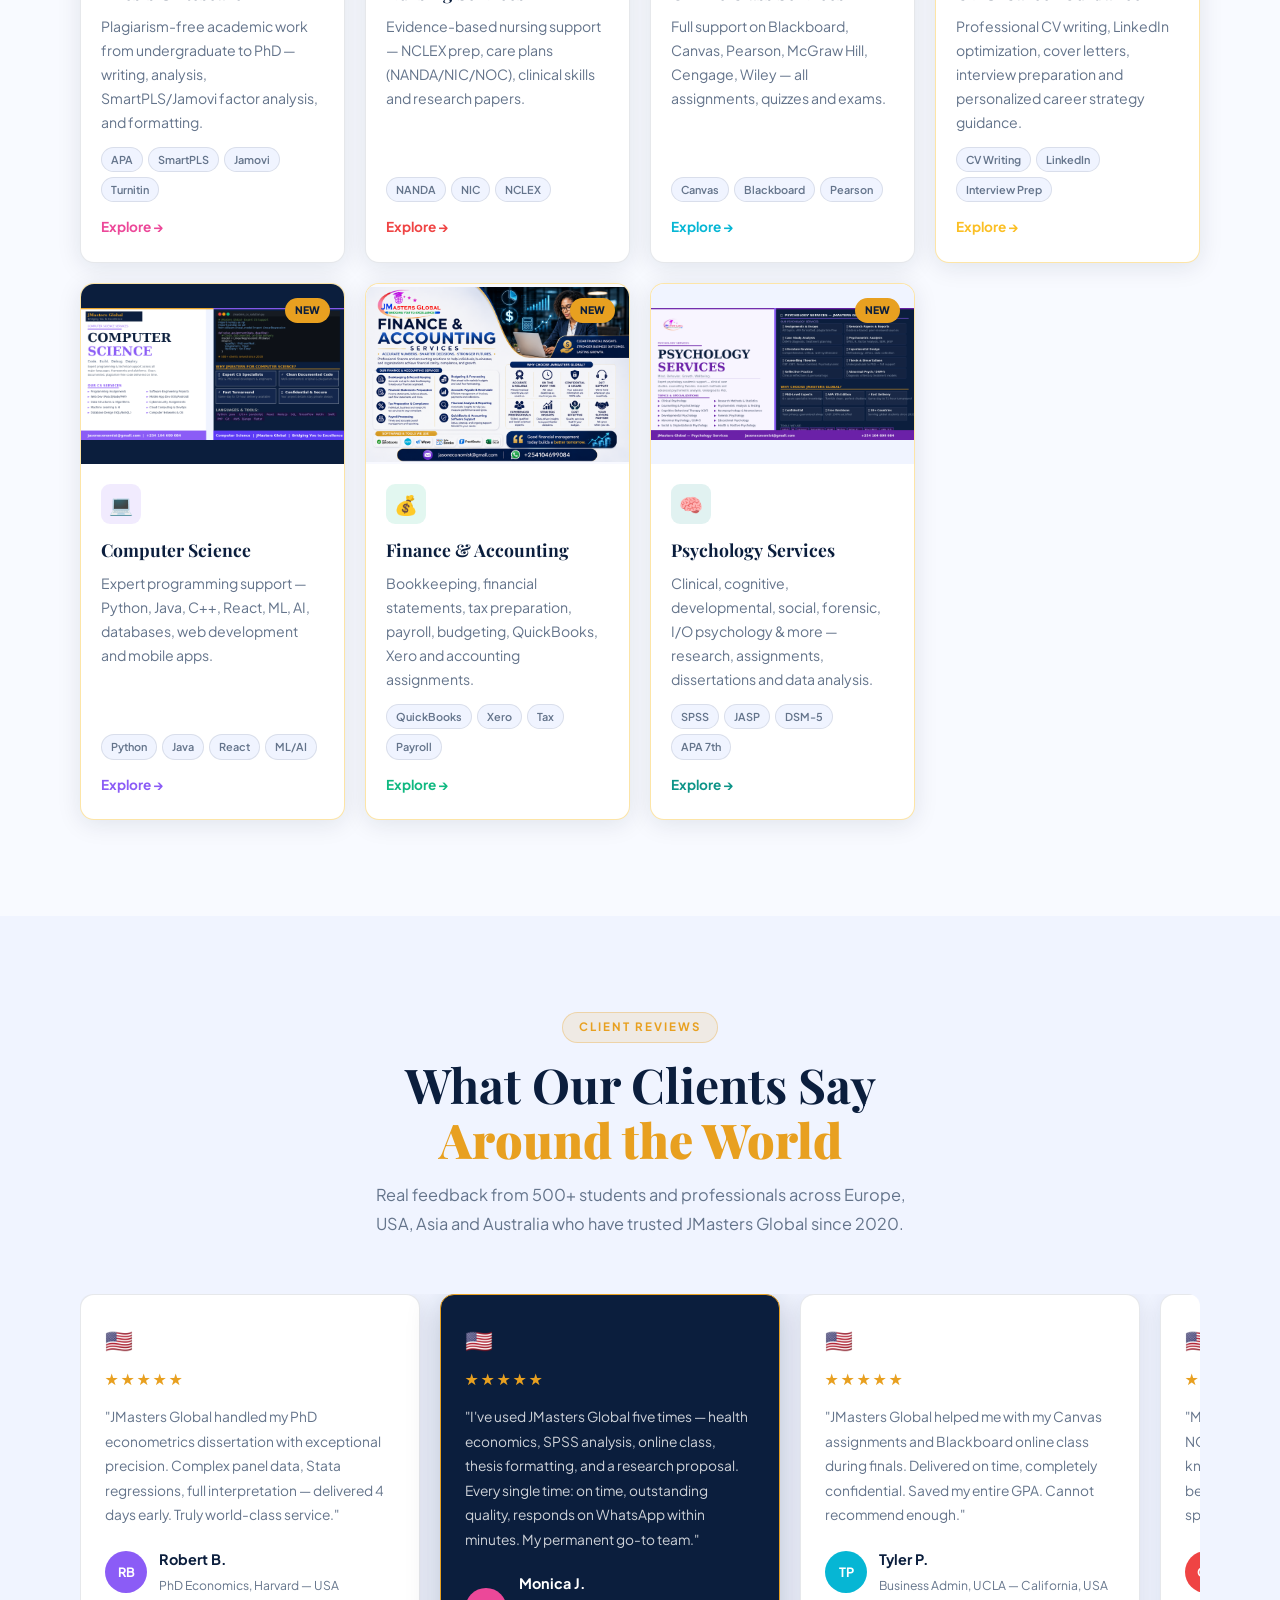
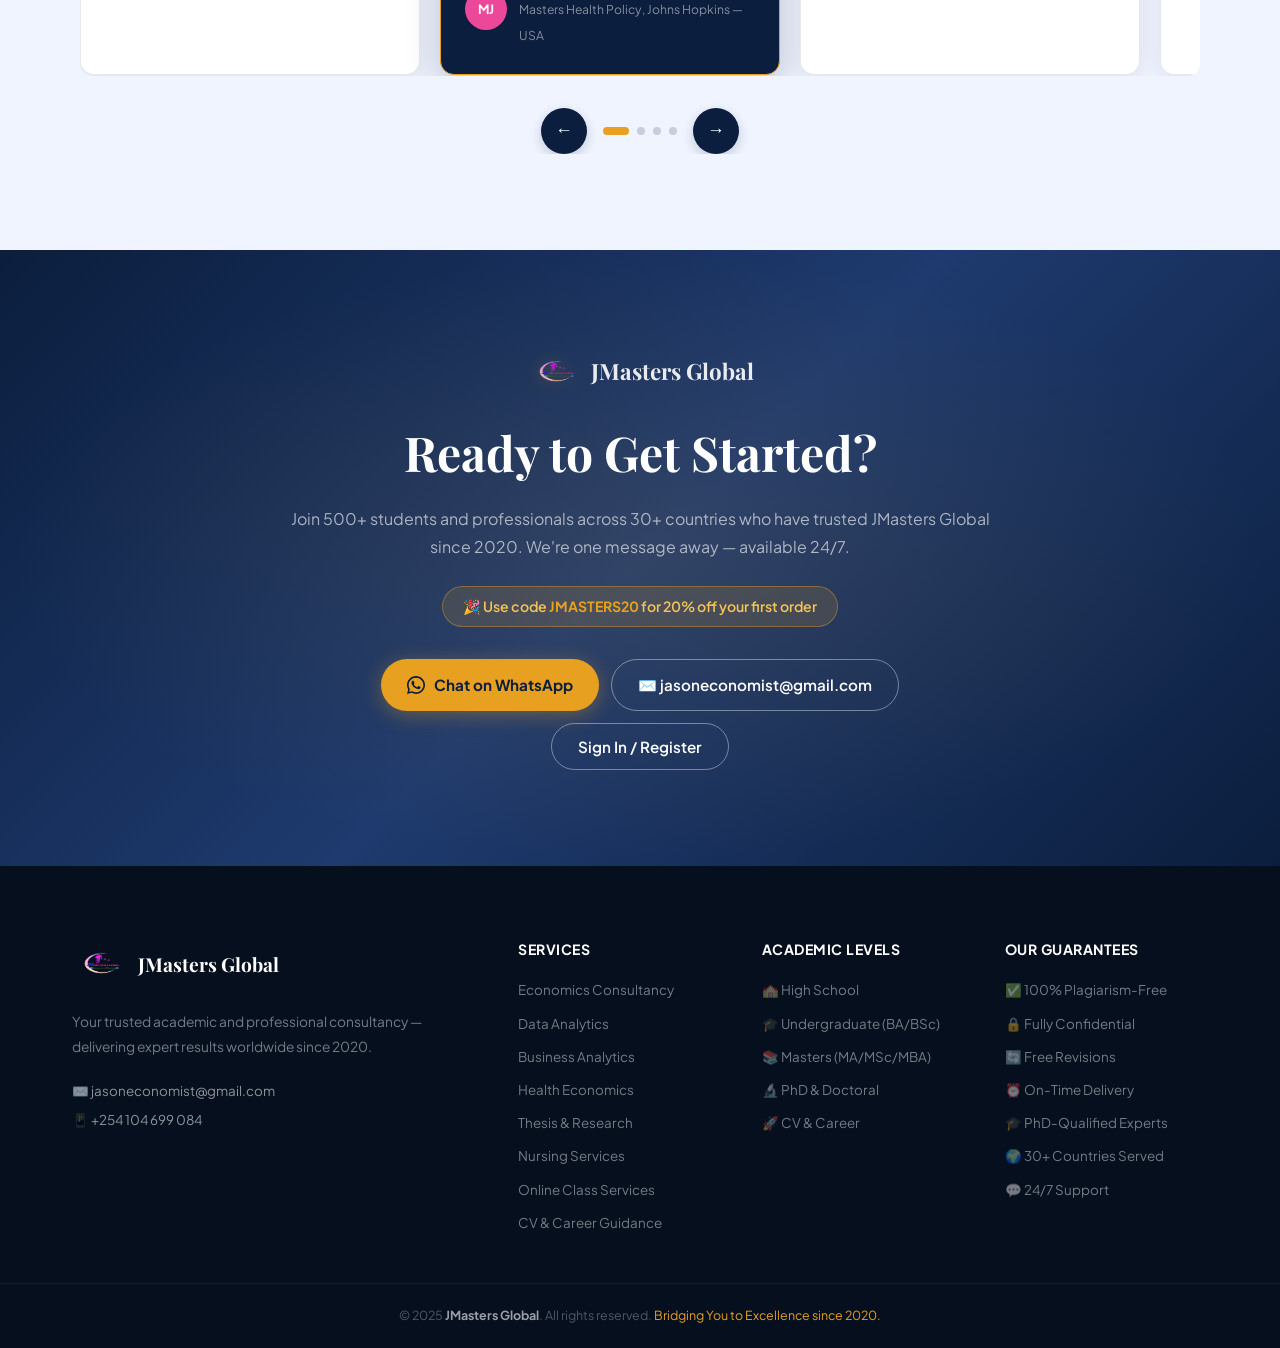
==== commit 2cbb4106: "Add files via upload" ====
--- a/index.html
+++ b/index.html
@@ -96,6 +96,7 @@
           <a href="services.html#cv">🚀 CV &amp; Career Guidance</a>
           <a href="services.html#cs">💻 Computer Science</a>
           <a href="services.html#finance">💰 Finance &amp; Accounting</a>
+          <a href="services.html#psychology">🧠 Psychology Services</a>
         </div>
       </li>
       <li><a href="pricing.html">Pricing</a></li>
@@ -153,7 +154,7 @@
       <div class="services-float-card">
         <div class="sfc-header">
           <span class="sfc-dot"></span>
-          <span>10 Expert Service Areas</span>
+          <span>11 Expert Service Areas</span>
         </div>
         <div class="sfc-list">
           <a href="services.html#economics" class="sfc-item"><span class="sfc-icon" style="background:rgba(139,92,246,.2)">📊</span><div><strong>Economics Consultancy</strong><small>Micro · Macro · Econometrics</small></div><span class="sfc-arrow">→</span></a>
@@ -165,6 +166,7 @@
           <a href="services.html#online" class="sfc-item"><span class="sfc-icon" style="background:rgba(6,182,212,.2)">🎓</span><div><strong>Online Class Support</strong><small>Canvas · Blackboard · Pearson</small></div><span class="sfc-arrow">→</span></a>
           <a href="services.html#cs" class="sfc-item new-badge-item"><span class="sfc-icon" style="background:rgba(139,92,246,.2)">💻</span><div><strong>Computer Science</strong><small>Python · Java · ML · Web Dev</small></div><span class="new-badge">NEW</span></a>
           <a href="services.html#finance" class="sfc-item new-badge-item"><span class="sfc-icon" style="background:rgba(16,185,129,.2)">💰</span><div><strong>Finance & Accounting</strong><small>Bookkeeping · Tax · QuickBooks</small></div><span class="new-badge">NEW</span></a>
+          <a href="services.html#psychology" class="sfc-item new-badge-item"><span class="sfc-icon" style="background:rgba(124,58,237,.2)">🧠</span><div><strong>Psychology Services</strong><small>CBT · DSM-5 · Psychometrics</small></div><span class="new-badge">NEW</span></a>
           <a href="services.html#cv" class="sfc-item new-badge-item"><span class="sfc-icon" style="background:rgba(251,191,36,.2)">🚀</span><div><strong>CV & Career Guidance</strong><small>CV Writing · Interview Prep</small></div><span class="new-badge">NEW</span></a>
         </div>
         <a href="https://wa.me/+254104699084" class="sfc-cta" target="_blank">Get Free Quote in Minutes →</a>
@@ -241,7 +243,7 @@
   <div class="container">
     <div class="section-head">
       <span class="section-tag">Our Services</span>
-      <h2 class="section-title">JMasters Global —<br/><em>10 Expert Service Areas</em></h2>
+      <h2 class="section-title">JMasters Global —<br/><em>11 Expert Service Areas</em></h2>
       <p class="section-sub">Every service is led by PhD-qualified specialists with proven results across 30+ countries and 500+ satisfied clients.</p>
     </div>
     <div class="services-grid">
@@ -355,6 +357,18 @@
             <h3>Finance & Accounting</h3>
             <p>Bookkeeping, financial statements, tax preparation, payroll, budgeting, QuickBooks, Xero and accounting assignments.</p>
             <div class="svc-chips"><span>QuickBooks</span><span>Xero</span><span>Tax</span><span>Payroll</span></div>
+            <span class="svc-cta">Explore →</span>
+          </div>
+        </a>
+
+        <a href="services.html#psychology" class="svc-card new-svc" style="--ac:#0d9488">
+          <div class="new-svc-ribbon">NEW</div>
+          <div class="svc-img"><img src="psychology.png" alt="Psychology Services" loading="lazy"/></div>
+          <div class="svc-body">
+            <div class="svc-ico" style="background:rgba(13,148,136,.12)">🧠</div>
+            <h3>Psychology Services</h3>
+            <p>Clinical, cognitive, developmental, social, forensic, I/O psychology &amp; more — research, assignments, dissertations and data analysis.</p>
+            <div class="svc-chips"><span>SPSS</span><span>JASP</span><span>DSM-5</span><span>APA 7th</span></div>
             <span class="svc-cta">Explore →</span>
           </div>
         </a>
